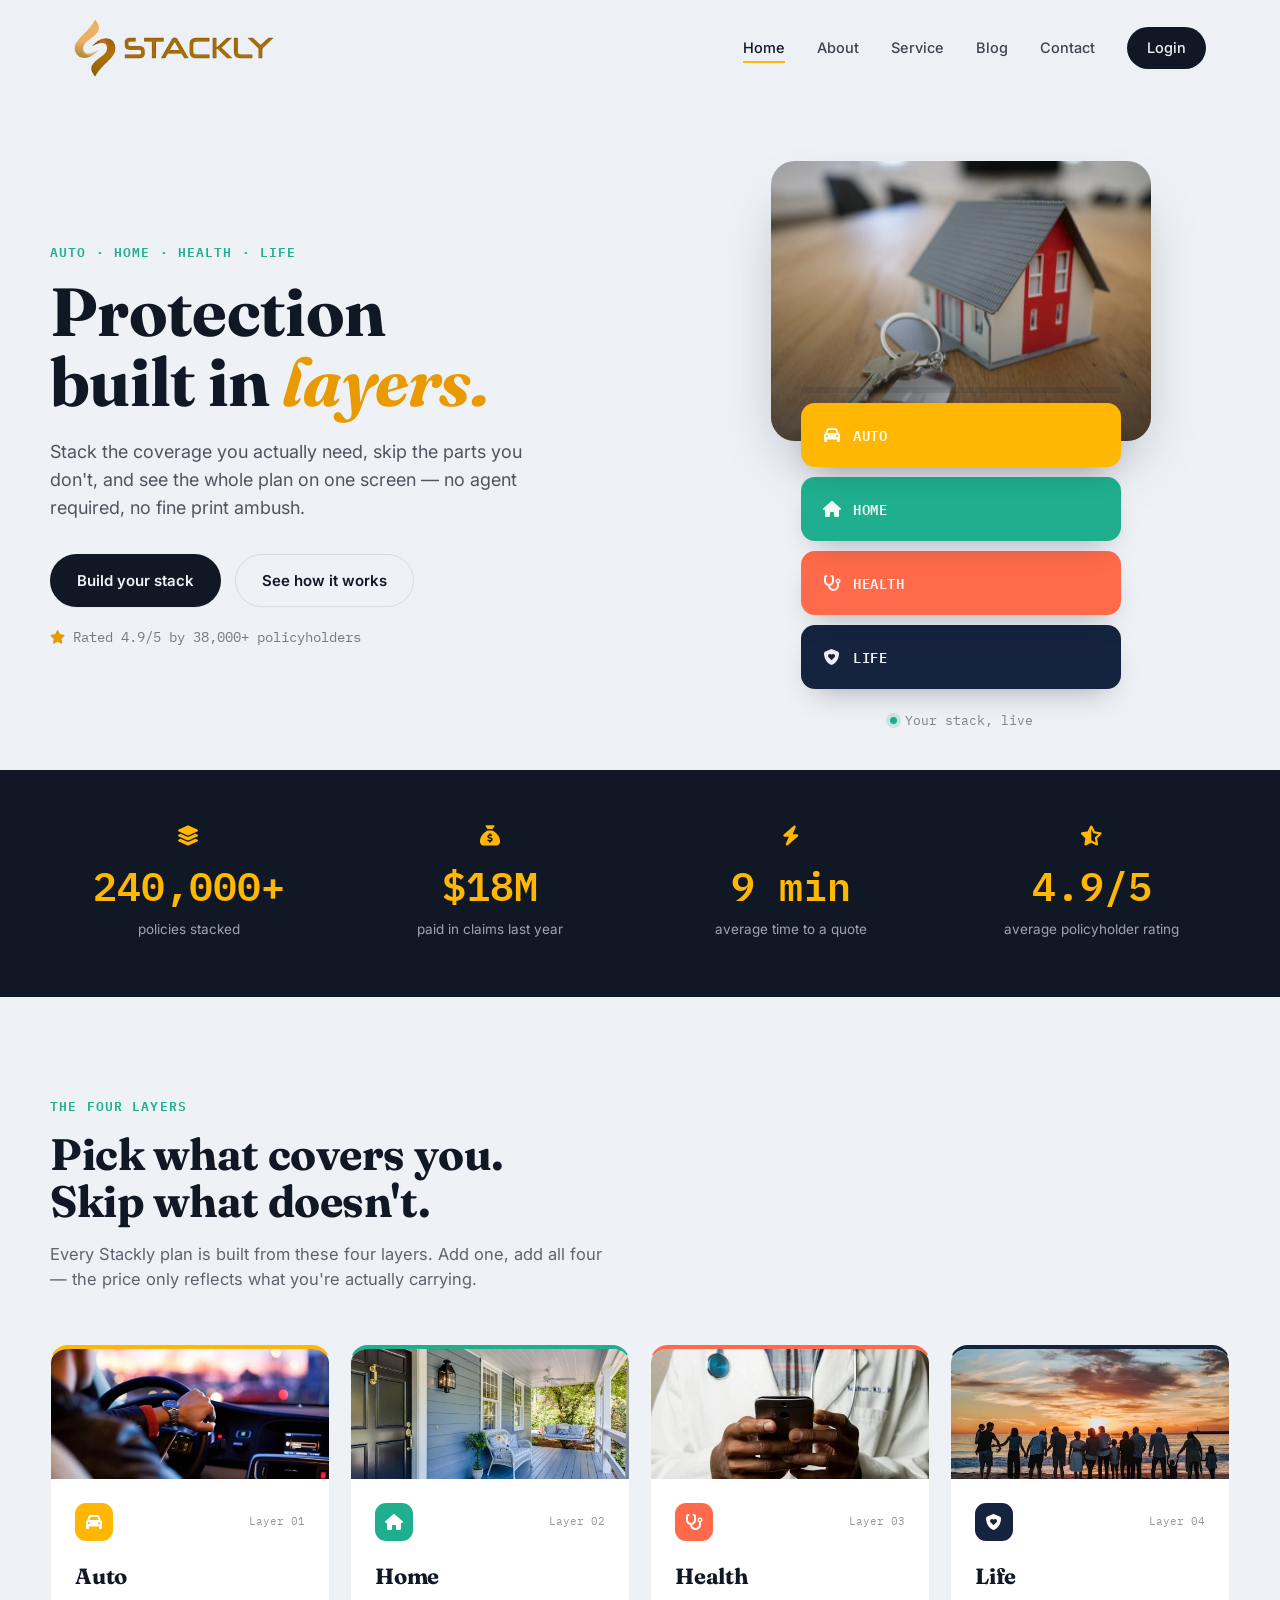
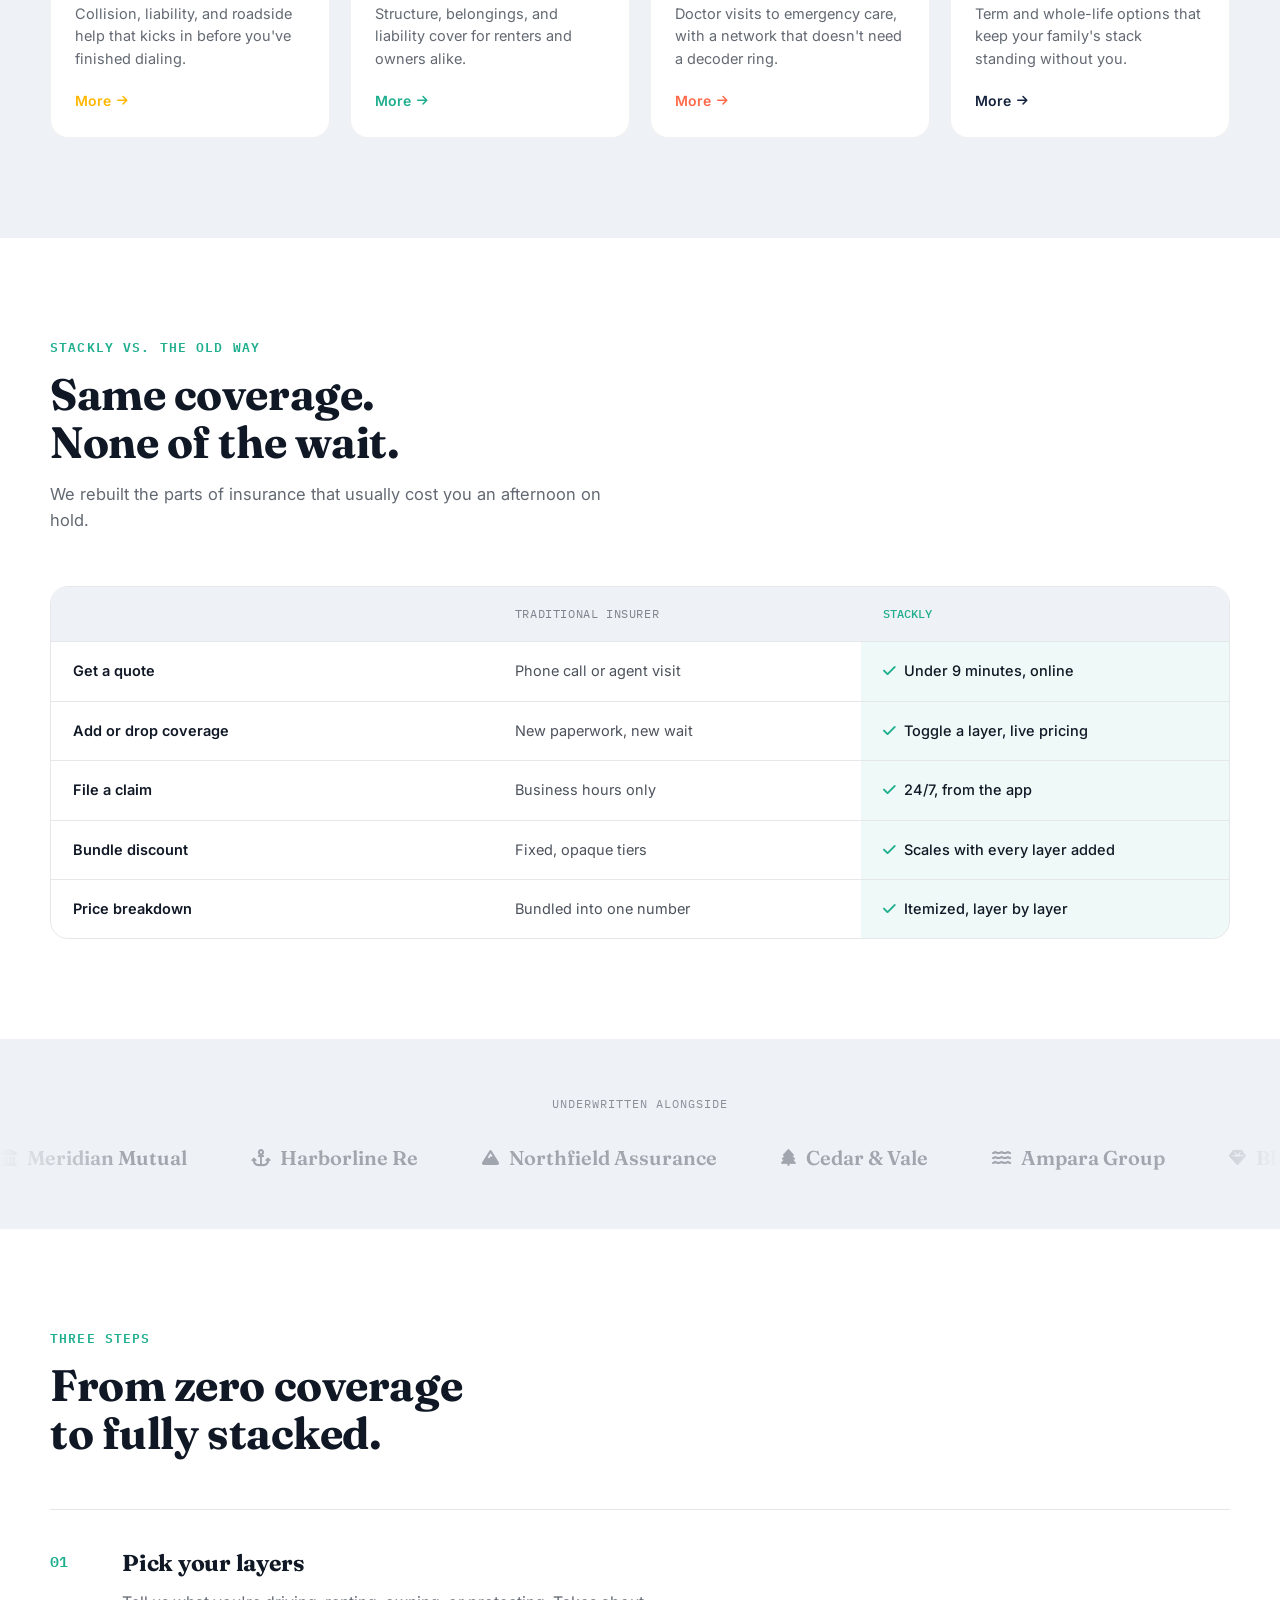
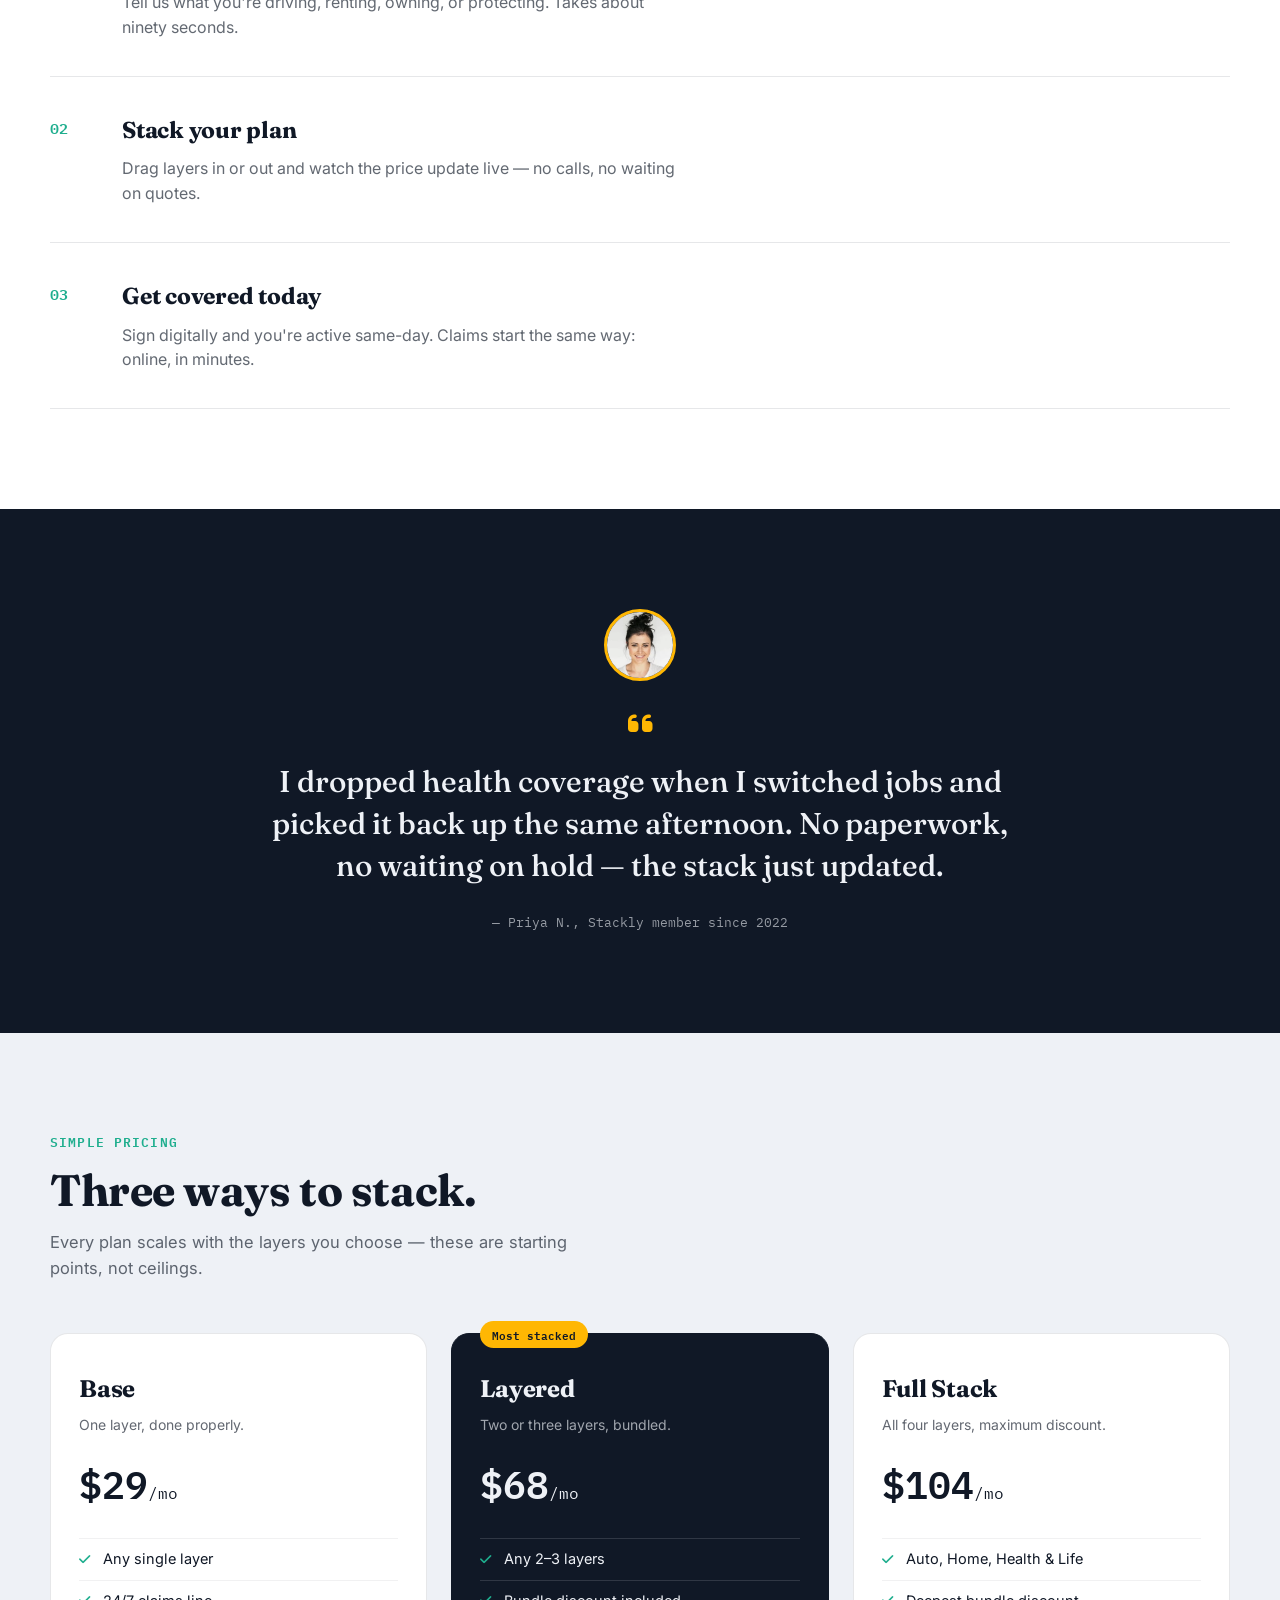
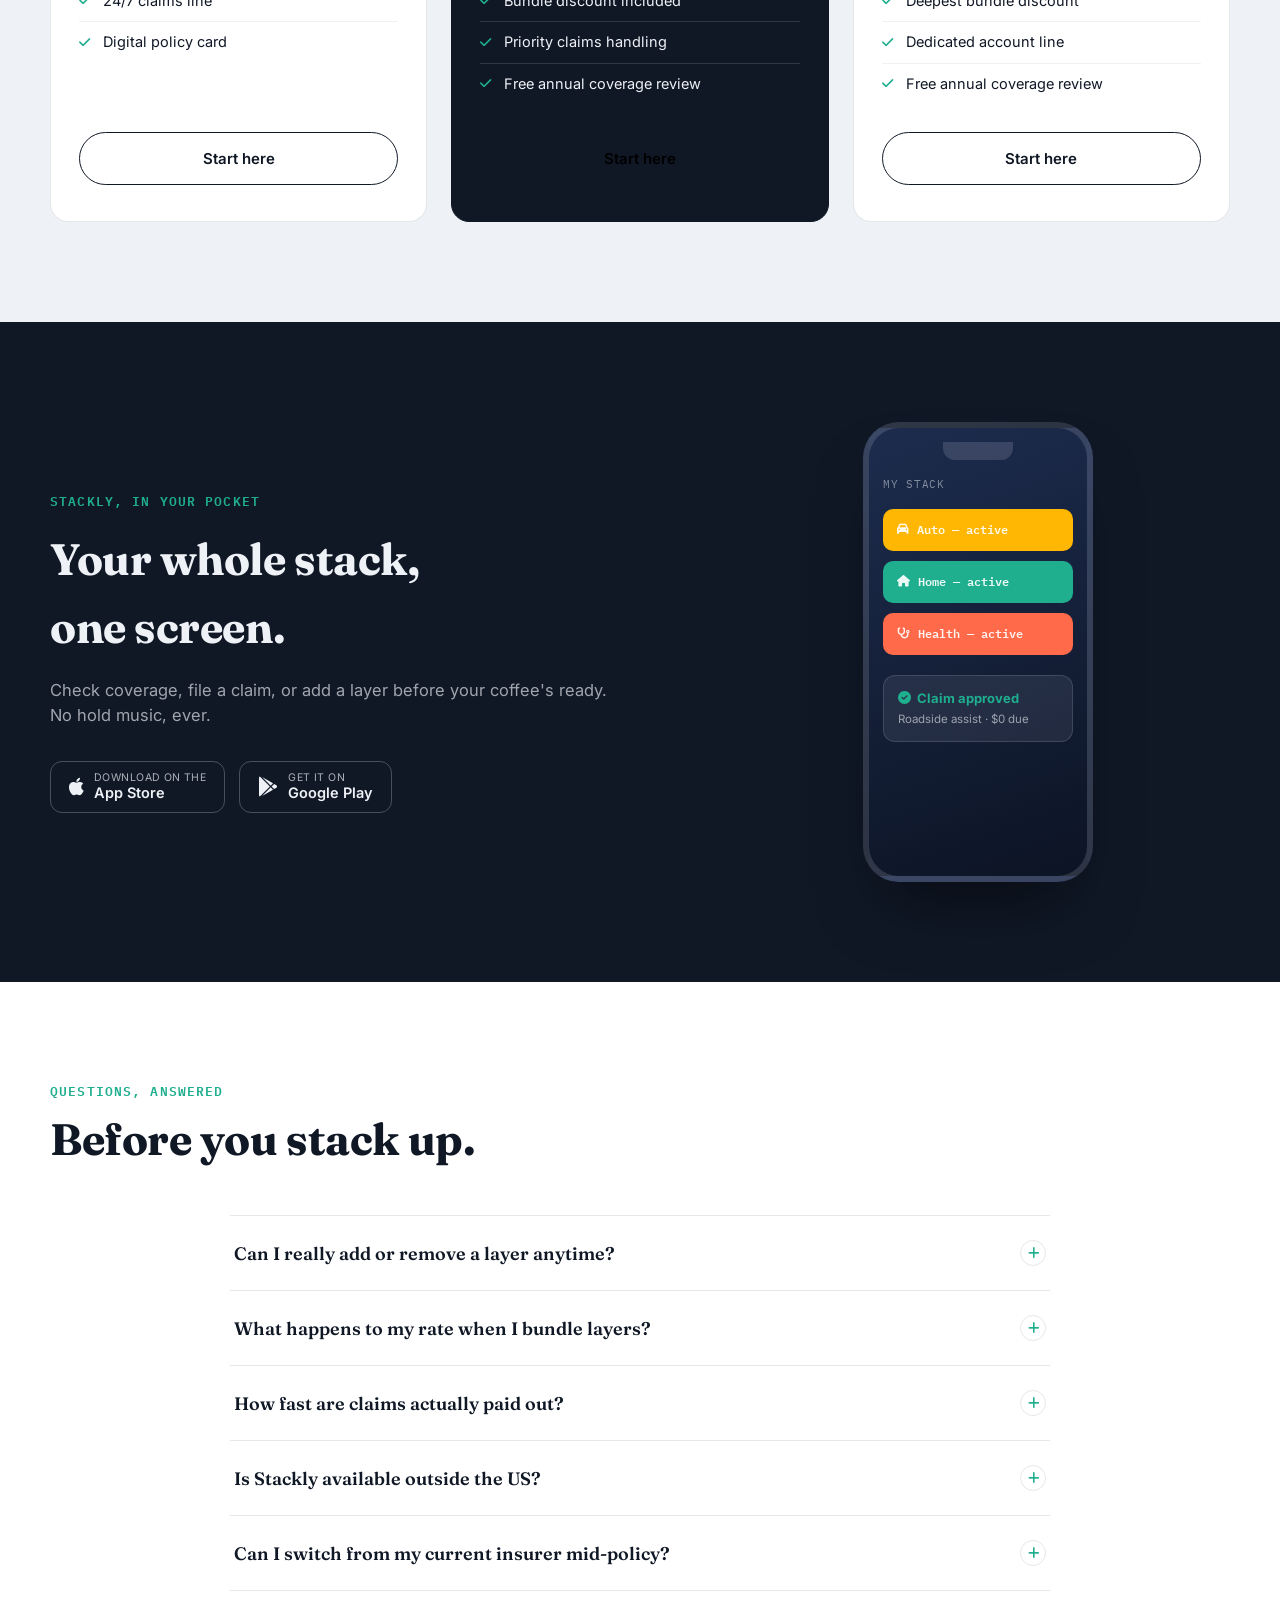
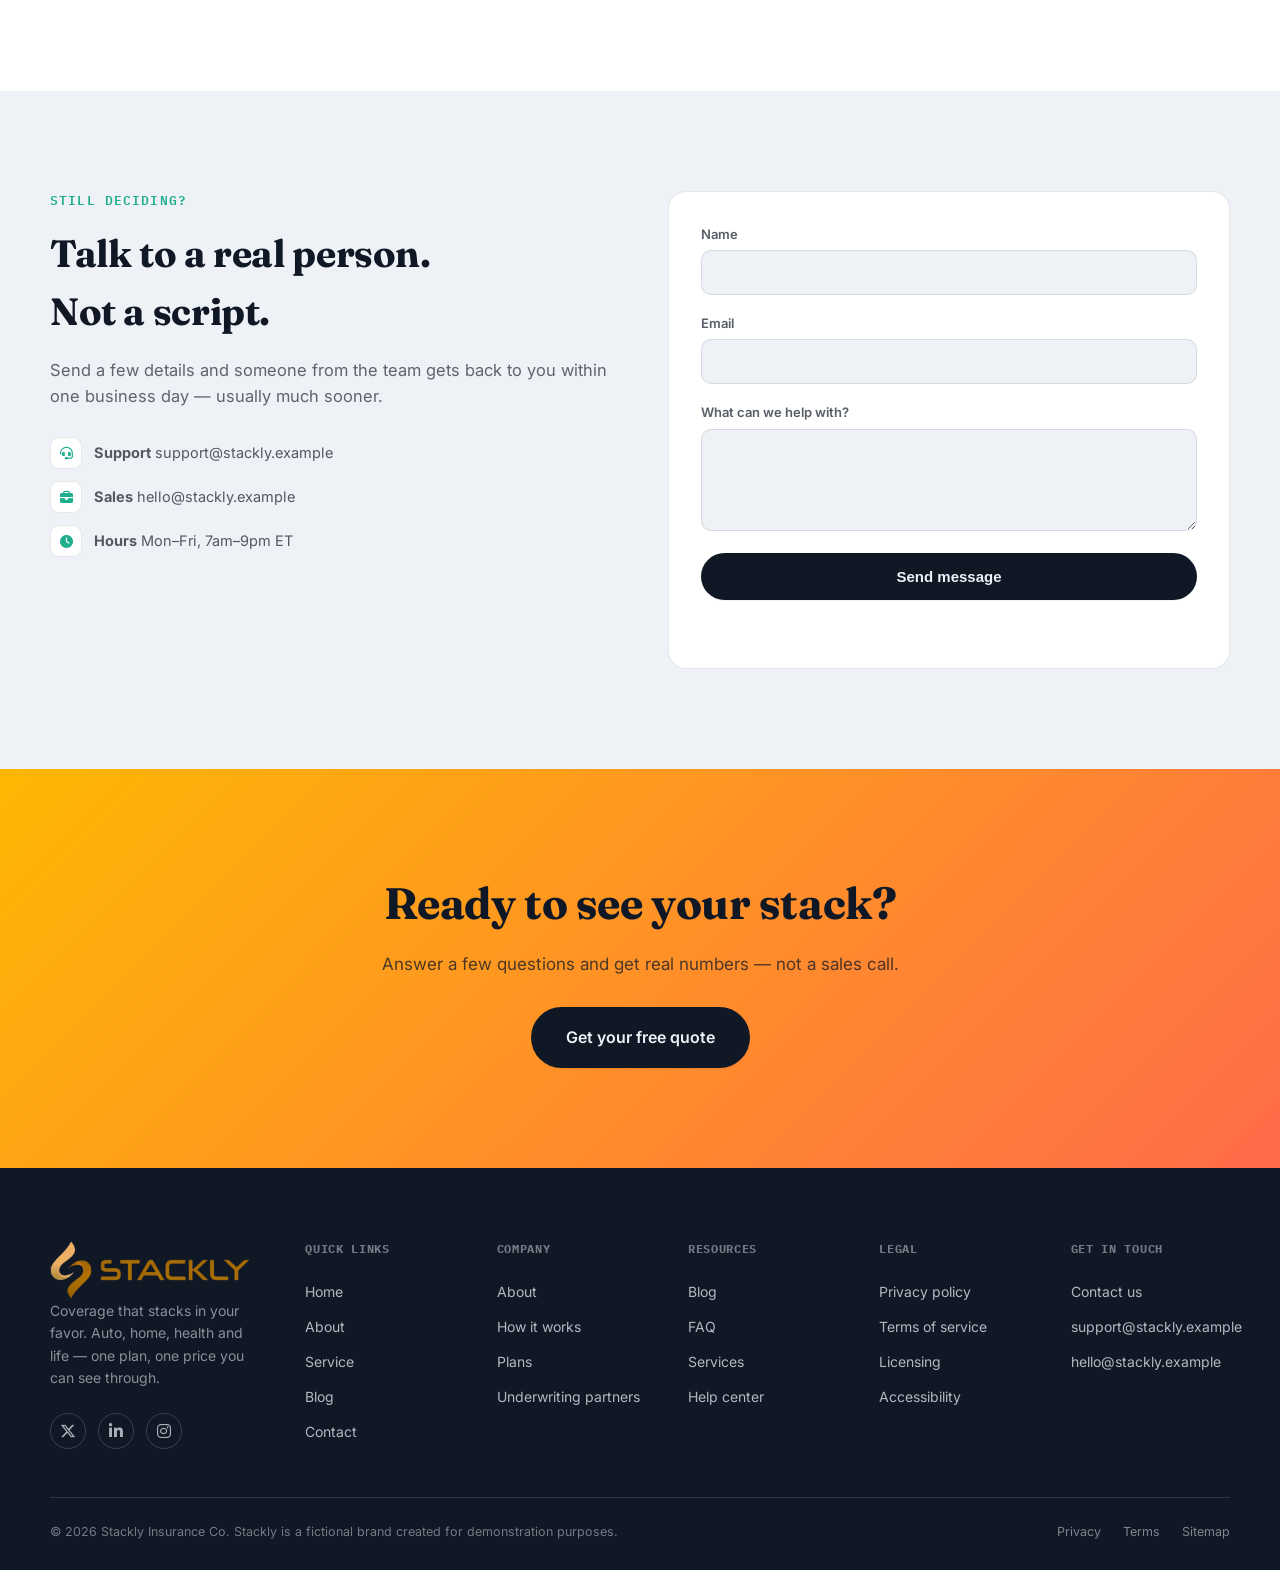
==== index.html @ 0ccf3128 "Modify button style in index.html Updated button styles for better visibility." ====
<!DOCTYPE html>
<html lang="en">
<head>
<meta charset="UTF-8">
<meta name="viewport" content="width=device-width, initial-scale=1.0">
<title>Stackly — Insurance, layered right</title>
<link rel="preconnect" href="https://fonts.googleapis.com">
<link rel="preconnect" href="https://fonts.gstatic.com" crossorigin>
<link href="https://fonts.googleapis.com/css2?family=Fraunces:ital,opsz,wght@0,9..144,500;0,9..144,600;0,9..144,700;0,9..144,900;1,9..144,500&family=Inter:wght@400;500;600;700&family=IBM+Plex+Mono:wght@500;600&display=swap" rel="stylesheet">
<link rel="stylesheet" href="https://cdnjs.cloudflare.com/ajax/libs/font-awesome/6.5.2/css/all.min.css">
<link rel="stylesheet" href="style.css">
</head>
<body>

<!-- ============ NAV ============ -->
<header class="nav" id="nav">
  <div class="nav__inner">
    <a href="./index.html" class="nav__logo" style="color: #E89A00;">
    
      <img src="./src/logo/Untitled design.webp" alt="">
    </a>

    <nav class="nav__links" id="navLinks">
      <a href="./index.html" class="is-active">Home</a>
      <a href="./about.html">About</a>
      <a href="./service.html">Service</a>
      <a href="./blog.html">Blog</a>
      <a href="./contact.html">Contact</a>
      <a href="./login.html" class="nav__cta">Login</a>
    </nav>

    <button class="nav__burger" id="burger" aria-label="Open menu" aria-expanded="false">
      <span></span><span></span><span></span>
    </button>
  </div>
</header>

<!-- Mobile menu overlay -->
<div class="mobile-menu" id="mobileMenu">
  <nav>
    <a href="./index.html">Home</a>
      <a href="./about.html">About</a>
      <a href="./service.html">Service</a>
      <a href="./blog.html">Blog</a>
      <a href="./contact.html">Contact</a>
    <a href="./login.html" class="mobile-menu__cta">Login</a>
  </nav>
</div>

<main id="top">

  <!-- ============ HERO ============ -->
  <section class="hero">
    <div class="hero__inner">
      <div class="hero__copy">
        <p class="eyebrow">Auto · Home · Health · Life</p>
        <h1>
          Protection<br>
          built in <em>layers.</em>
        </h1>
        <p class="hero__sub">
          Stack the coverage you actually need, skip the parts you don't, and see the whole plan on one screen — no agent required, no fine print ambush.
        </p>
        <div class="hero__actions">
          <a href="./404.html" class="btn btn--primary">Build your stack</a>
          <a href="./404.html" class="btn btn--ghost">See how it works</a>
        </div>
        <p class="hero__trust"><i class="fa-solid fa-star"></i> Rated 4.9/5 by 38,000+ policyholders</p>
      </div>

      <div class="hero__visual" aria-hidden="true">
        <div class="hero__photo">
          <img src="./src/home/image-2-compressed.webp" alt="">
        </div>
        <div class="stack" id="stack">
          <div class="stack__block" data-layer="life" style="--c:var(--ink-2)">
            <i class="fa-solid fa-shield-heart"></i><span>Life</span>
          </div>
          <div class="stack__block" data-layer="health" style="--c:var(--coral)">
            <i class="fa-solid fa-stethoscope"></i><span>Health</span>
          </div>
          <div class="stack__block" data-layer="home" style="--c:var(--teal)">
            <i class="fa-solid fa-house"></i><span>Home</span>
          </div>
          <div class="stack__block" data-layer="auto" style="--c:var(--amber)">
            <i class="fa-solid fa-car"></i><span>Auto</span>
          </div>
          <div class="stack__ground"></div>
        </div>
        <p class="stack__caption">Your stack, live</p>
      </div>
    </div>
  </section>

  <!-- ============ TRUST STATS ============ -->
  <section class="stats" id="stats">
    <div class="stats__inner">
      <div class="stat">
        <i class="fa-solid fa-layer-group"></i>
        <span class="stat__num" data-count="240000" data-suffix="+">0</span>
        <span class="stat__label">policies stacked</span>
      </div>
      <div class="stat">
        <i class="fa-solid fa-sack-dollar"></i>
        <span class="stat__num" data-count="18" data-prefix="$" data-suffix="M">0</span>
        <span class="stat__label">paid in claims last year</span>
      </div>
      <div class="stat">
        <i class="fa-solid fa-bolt"></i>
        <span class="stat__num" data-count="9" data-suffix=" min">0</span>
        <span class="stat__label">average time to a quote</span>
      </div>
      <div class="stat">
        <i class="fa-solid fa-star-half-stroke"></i>
        <span class="stat__num" data-count="49" data-decimal="true" data-suffix="/5">0</span>
        <span class="stat__label">average policyholder rating</span>
      </div>
    </div>
  </section>

  <!-- ============ LAYERS / COVERAGE ============ -->
  <section class="layers" id="layers">
    <div class="section__head reveal">
      <p class="eyebrow">The four layers</p>
      <h2>Pick what covers you.<br>Skip what doesn't.</h2>
      <p class="section__sub">Every Stackly plan is built from these four layers. Add one, add all four — the price only reflects what you're actually carrying.</p>
    </div>

    <div class="layer-grid">
      <article class="layer-card reveal" style="--lc:var(--amber)">
        <div class="layer-card__photo">
          <img src="./src/home/image-3-compressed.webp" alt="Car on a road, representing auto coverage">
        </div>
        <div class="layer-card__body">
          <div class="layer-card__top">
            <span class="layer-card__icon"><i class="fa-solid fa-car"></i></span>
            <span class="layer-card__tag">Layer 01</span>
          </div>
          <h3>Auto</h3>
          <p>Collision, liability, and roadside help that kicks in before you've finished dialing.</p>
          <a href="./404.html" class="layer-card__link">More<i class="fa-solid fa-arrow-right"></i></a>
        </div>
      </article>

      <article class="layer-card reveal" style="--lc:var(--teal)">
        <div class="layer-card__photo">
          <img src="./src/home/image-4-compressed.webp" alt="Home exterior, representing home coverage">
        </div>
        <div class="layer-card__body">
          <div class="layer-card__top">
            <span class="layer-card__icon"><i class="fa-solid fa-house"></i></span>
            <span class="layer-card__tag">Layer 02</span>
          </div>
          <h3>Home</h3>
          <p>Structure, belongings, and liability cover for renters and owners alike.</p>
          <a href="./404.html" class="layer-card__link">More<i class="fa-solid fa-arrow-right"></i></a>
        </div>
      </article>

      <article class="layer-card reveal" style="--lc:var(--coral)">
        <div class="layer-card__photo">
          <img src="./src/home/image-5-compressed.webp" alt="Doctor with patient, representing health coverage">
        </div>
        <div class="layer-card__body">
          <div class="layer-card__top">
            <span class="layer-card__icon"><i class="fa-solid fa-stethoscope"></i></span>
            <span class="layer-card__tag">Layer 03</span>
          </div>
          <h3>Health</h3>
          <p>Doctor visits to emergency care, with a network that doesn't need a decoder ring.</p>
          <a href="./404.html" class="layer-card__link">More<i class="fa-solid fa-arrow-right"></i></a>
        </div>
      </article>

      <article class="layer-card reveal" style="--lc:var(--ink-2)">
        <div class="layer-card__photo">
          <img src="./src/home/image-6-compressed.webp" alt="Family together, representing life coverage">
        </div>
        <div class="layer-card__body">
          <div class="layer-card__top">
            <span class="layer-card__icon"><i class="fa-solid fa-shield-heart"></i></span>
            <span class="layer-card__tag">Layer 04</span>
          </div>
          <h3>Life</h3>
          <p>Term and whole-life options that keep your family's stack standing without you.</p>
          <a href="./404.html" class="layer-card__link">More<i class="fa-solid fa-arrow-right"></i></a>
        </div>
      </article>
    </div>
  </section>

  <!-- ============ COMPARISON ============ -->
  <section class="compare" id="compare">
    <div class="section__head reveal">
      <p class="eyebrow">Stackly vs. the old way</p>
      <h2>Same coverage.<br>None of the wait.</h2>
      <p class="section__sub">We rebuilt the parts of insurance that usually cost you an afternoon on hold.</p>
    </div>

    <div class="compare__table reveal">
      <div class="compare__row compare__row--head">
        <div class="compare__cell compare__cell--label"></div>
        <div class="compare__cell compare__cell--col">Traditional insurer</div>
        <div class="compare__cell compare__cell--col compare__cell--stackly">Stackly</div>
      </div>

      <div class="compare__row">
        <div class="compare__cell compare__cell--label">Get a quote</div>
        <div class="compare__cell">Phone call or agent visit</div>
        <div class="compare__cell compare__cell--stackly"><span class="check"><i class="fa-solid fa-check"></i></span> Under 9 minutes, online</div>
      </div>
      <div class="compare__row">
        <div class="compare__cell compare__cell--label">Add or drop coverage</div>
        <div class="compare__cell">New paperwork, new wait</div>
        <div class="compare__cell compare__cell--stackly"><span class="check"><i class="fa-solid fa-check"></i></span> Toggle a layer, live pricing</div>
      </div>
      <div class="compare__row">
        <div class="compare__cell compare__cell--label">File a claim</div>
        <div class="compare__cell">Business hours only</div>
        <div class="compare__cell compare__cell--stackly"><span class="check"><i class="fa-solid fa-check"></i></span> 24/7, from the app</div>
      </div>
      <div class="compare__row">
        <div class="compare__cell compare__cell--label">Bundle discount</div>
        <div class="compare__cell">Fixed, opaque tiers</div>
        <div class="compare__cell compare__cell--stackly"><span class="check"><i class="fa-solid fa-check"></i></span> Scales with every layer added</div>
      </div>
      <div class="compare__row">
        <div class="compare__cell compare__cell--label">Price breakdown</div>
        <div class="compare__cell">Bundled into one number</div>
        <div class="compare__cell compare__cell--stackly"><span class="check"><i class="fa-solid fa-check"></i></span> Itemized, layer by layer</div>
      </div>
    </div>
  </section>

  <!-- ============ PARTNERS STRIP ============ -->
  <section class="partners" id="partners">
    <p class="partners__label reveal">Underwritten alongside</p>
    <div class="partners__marquee">
      <div class="partners__track">
        <span><i class="fa-solid fa-building-columns"></i>Meridian Mutual</span>
        <span><i class="fa-solid fa-anchor"></i>Harborline Re</span>
        <span><i class="fa-solid fa-mountain"></i>Northfield Assurance</span>
        <span><i class="fa-solid fa-tree"></i>Cedar &amp; Vale</span>
        <span><i class="fa-solid fa-water"></i>Ampara Group</span>
        <span><i class="fa-solid fa-gem"></i>Bluecrest Underwriters</span>
        <!-- duplicated for seamless loop -->
        <span aria-hidden="true"><i class="fa-solid fa-building-columns"></i>Meridian Mutual</span>
        <span aria-hidden="true"><i class="fa-solid fa-anchor"></i>Harborline Re</span>
        <span aria-hidden="true"><i class="fa-solid fa-mountain"></i>Northfield Assurance</span>
        <span aria-hidden="true"><i class="fa-solid fa-tree"></i>Cedar &amp; Vale</span>
        <span aria-hidden="true"><i class="fa-solid fa-water"></i>Ampara Group</span>
        <span aria-hidden="true"><i class="fa-solid fa-gem"></i>Bluecrest Underwriters</span>
      </div>
    </div>
  </section>

  <!-- ============ HOW IT WORKS ============ -->
  <section class="how" id="how">
    <div class="section__head reveal">
      <p class="eyebrow">Three steps</p>
      <h2>From zero coverage<br>to fully stacked.</h2>
    </div>

    <div class="how__list">
      <div class="how__step reveal">
        <span class="how__num">01</span>
        <div>
          <h3>Pick your layers</h3>
          <p>Tell us what you're driving, renting, owning, or protecting. Takes about ninety seconds.</p>
        </div>
      </div>
      <div class="how__step reveal">
        <span class="how__num">02</span>
        <div>
          <h3>Stack your plan</h3>
          <p>Drag layers in or out and watch the price update live — no calls, no waiting on quotes.</p>
        </div>
      </div>
      <div class="how__step reveal">
        <span class="how__num">03</span>
        <div>
          <h3>Get covered today</h3>
          <p>Sign digitally and you're active same-day. Claims start the same way: online, in minutes.</p>
        </div>
      </div>
    </div>
  </section>

  <!-- ============ TESTIMONIAL ============ -->
  <section class="quote-block">
    <div class="quote-block__inner reveal">
      <div class="quote-block__avatar">
        <img src="./src/home/image-7-compressed.webp" alt="Priya N.">
      </div>
      <p class="quote-block__mark" aria-hidden="true"><i class="fa-solid fa-quote-left"></i></p>
      <blockquote>
        I dropped health coverage when I switched jobs and picked it back up the same afternoon. No paperwork, no waiting on hold — the stack just updated.
      </blockquote>
      <cite>— Priya N., Stackly member since 2022</cite>
    </div>
  </section>

  <!-- ============ PLANS ============ -->
  <section class="plans" id="plans">
    <div class="section__head reveal">
      <p class="eyebrow">Simple pricing</p>
      <h2>Three ways to stack.</h2>
      <p class="section__sub">Every plan scales with the layers you choose — these are starting points, not ceilings.</p>
    </div>

    <div class="plan-grid">
      <div class="plan-card reveal">
        <h3>Base</h3>
        <p class="plan-card__desc">One layer, done properly.</p>
        <p class="plan-card__price"><span>$29</span>/mo</p>
        <ul>
          <li><i class="fa-solid fa-check"></i>Any single layer</li>
          <li><i class="fa-solid fa-check"></i>24/7 claims line</li>
          <li><i class="fa-solid fa-check"></i>Digital policy card</li>
        </ul>
        <a href="./404.html" class="btn btn--outline">Start here</a>
      </div>

      <div class="plan-card plan-card--featured reveal">
        <span class="plan-card__badge">Most stacked</span>
        <h3>Layered</h3>
        <p class="plan-card__desc">Two or three layers, bundled.</p>
        <p class="plan-card__price"><span>$68</span>/mo</p>
        <ul>
          <li><i class="fa-solid fa-check"></i>Any 2–3 layers</li>
          <li><i class="fa-solid fa-check"></i>Bundle discount included</li>
          <li><i class="fa-solid fa-check"></i>Priority claims handling</li>
          <li><i class="fa-solid fa-check"></i>Free annual coverage review</li>
        </ul>
        <a href="./404.html" class="btn btn--primary" style=" backgroundcolor:white; color:black ;">Start here</a>
      </div>

      <div class="plan-card reveal">
        <h3>Full Stack</h3>
        <p class="plan-card__desc">All four layers, maximum discount.</p>
        <p class="plan-card__price"><span>$104</span>/mo</p>
        <ul>
          <li><i class="fa-solid fa-check"></i>Auto, Home, Health &amp; Life</li>
          <li><i class="fa-solid fa-check"></i>Deepest bundle discount</li>
          <li><i class="fa-solid fa-check"></i>Dedicated account line</li>
          <li><i class="fa-solid fa-check"></i>Free annual coverage review</li>
        </ul>
        <a href="./404.html" class="btn btn--outline">Start here</a>
      </div>
    </div>
  </section>

  <!-- ============ GET THE APP ============ -->
  <section class="app-promo" id="app">
    <div class="app-promo__inner">
      <div class="app-promo__copy reveal">
        <p class="eyebrow">Stackly, in your pocket</p>
        <h2>Your whole stack,<br>one screen.</h2>
        <p class="section__sub">Check coverage, file a claim, or add a layer before your coffee's ready. No hold music, ever.</p>
        <div class="app-promo__badges">
          <a href="./404.html" class="store-badge">
            <i class="fa-brands fa-apple"></i>
            <span class="store-badge__text"><small>Download on the</small>App Store</span>
          </a>
          <a href="./404.html" class="store-badge">
            <i class="fa-brands fa-google-play"></i>
            <span class="store-badge__text"><small>Get it on</small>Google Play</span>
          </a>
        </div>
      </div>

      <div class="app-promo__visual reveal" aria-hidden="true">
        <div class="phone">
          <div class="phone__notch"></div>
          <div class="phone__screen">
            <div class="phone__bar">
              <span></span>
              <span class="phone__bar-title">My stack</span>
            </div>
            <div class="phone__mini-block" style="--c:var(--amber)"><i class="fa-solid fa-car"></i>Auto — active</div>
            <div class="phone__mini-block" style="--c:var(--teal)"><i class="fa-solid fa-house"></i>Home — active</div>
            <div class="phone__mini-block" style="--c:var(--coral)"><i class="fa-solid fa-stethoscope"></i>Health — active</div>
            <div class="phone__notif">
              <strong><i class="fa-solid fa-circle-check"></i>Claim approved</strong>
              <span>Roadside assist · $0 due</span>
            </div>
          </div>
        </div>
      </div>
    </div>
  </section>

  <!-- ============ FAQ ============ -->
  <section class="faq" id="faq">
    <div class="section__head reveal">
      <p class="eyebrow">Questions, answered</p>
      <h2>Before you stack up.</h2>
    </div>

    <div class="faq__list reveal">
      <div class="faq__item">
        <button class="faq__question" aria-expanded="false">
          <span>Can I really add or remove a layer anytime?</span>
          <span class="faq__icon"><i class="fa-solid fa-plus"></i></span>
        </button>
        <div class="faq__answer">
          <p>Yes. Toggle any layer from the app or site and the change applies at your next billing cycle — no forms, no waiting on approval.</p>
        </div>
      </div>

      <div class="faq__item">
        <button class="faq__question" aria-expanded="false">
          <span>What happens to my rate when I bundle layers?</span>
          <span class="faq__icon"><i class="fa-solid fa-plus"></i></span>
        </button>
        <div class="faq__answer">
          <p>Every additional layer increases your bundle discount. Two layers save you roughly 10%, three save 18%, and all four save 27% versus buying each separately.</p>
        </div>
      </div>

      <div class="faq__item">
        <button class="faq__question" aria-expanded="false">
          <span>How fast are claims actually paid out?</span>
          <span class="faq__icon"><i class="fa-solid fa-plus"></i></span>
        </button>
        <div class="faq__answer">
          <p>Straightforward claims — roadside, minor property, urgent care — are typically approved within 48 hours. Complex claims get a dedicated adjuster and a clear timeline upfront.</p>
        </div>
      </div>

      <div class="faq__item">
        <button class="faq__question" aria-expanded="false">
          <span>Is Stackly available outside the US?</span>
          <span class="faq__icon"><i class="fa-solid fa-plus"></i></span>
        </button>
        <div class="faq__answer">
          <p>Not yet — we currently underwrite in the continental US. Coverage in additional regions is planned as our carrier partnerships expand.</p>
        </div>
      </div>

      <div class="faq__item">
        <button class="faq__question" aria-expanded="false">
          <span>Can I switch from my current insurer mid-policy?</span>
          <span class="faq__icon"><i class="fa-solid fa-plus"></i></span>
        </button>
        <div class="faq__answer">
          <p>Usually, yes. We'll check your current policy's cancellation terms during signup and time your Stackly coverage to start the moment the old one ends, so there's no gap.</p>
        </div>
      </div>
    </div>
  </section>

  <!-- ============ CONTACT ============ -->
  <section class="contact" id="contact">
    <div class="contact__inner">
      <div class="contact__copy reveal">
        <p class="eyebrow">Still deciding?</p>
        <h2>Talk to a real person.<br>Not a script.</h2>
        <p class="section__sub">Send a few details and someone from the team gets back to you within one business day — usually much sooner.</p>
        <ul class="contact__details">
          <li><i class="fa-solid fa-headset"></i><span><strong>Support</strong> support@stackly.example</span></li>
          <li><i class="fa-solid fa-briefcase"></i><span><strong>Sales</strong> hello@stackly.example</span></li>
          <li><i class="fa-solid fa-clock"></i><span><strong>Hours</strong> Mon–Fri, 7am–9pm ET</span></li>
        </ul>
      </div>

      <form class="contact__form reveal" id="contactForm" novalidate>
        <div class="field">
          <label for="name">Name</label>
          <input type="text" id="name" name="name" required autocomplete="name">
        </div>
        <div class="field">
          <label for="email">Email</label>
          <input type="email" id="email" name="email" required autocomplete="email">
        </div>
        <div class="field">
          <label for="message">What can we help with?</label>
          <textarea id="message" name="message" rows="4" required></textarea>
        </div>
        <button type="submit" class="btn btn--primary">Send message</button>
        <p class="contact__status" id="contactStatus" role="status" aria-live="polite"></p>
      </form>
    </div>
  </section>

  <!-- ============ FINAL CTA ============ -->
  <section class="cta" id="quote">
    <div class="cta__inner reveal">
      <h2>Ready to see your stack?</h2>
      <p>Answer a few questions and get real numbers — not a sales call.</p>
      <a href="./contact.html" class="btn btn--primary btn--lg">Get your free quote</a>
    </div>
  </section>

</main>

<!-- ============ FOOTER ============ -->
<footer class="footer">
  <div class="footer__inner">
    <div class="footer__brand-col">
       <a href="./index.html" class="nav__logo" style="color: #E89A00;">
    
      <img src="./src/logo/Untitled design.webp" alt="">
    </a>
      <p class="footer__tagline">Coverage that stacks in your favor. Auto, home, health and life — one plan, one price you can see through.</p>
      <div class="footer__social">
        <a href="./404.html" aria-label="Stackly on X"><i class="fa-brands fa-x-twitter"></i></a>
        <a href="./404.html" aria-label="Stackly on LinkedIn"><i class="fa-brands fa-linkedin-in"></i></a>
        <a href="./404.html" aria-label="Stackly on Instagram"><i class="fa-brands fa-instagram"></i></a>
      </div>
    </div>

    <div class="footer__cols">
      <div class="footer__col">
        <h4>Quick links</h4>
        <a href="./index.html">Home</a>
        <a href="./about.html">About</a>
        <a href="./service.html">Service</a>
        <a href="./blog.html">Blog</a>
        <a href="./contact.html">Contact</a>
      </div>
      <div class="footer__col">
        <h4>Company</h4>
        <a href="./about.html">About</a>
        <a href="./404.html">How it works</a>
        <a href="./404.html">Plans</a>
        <a href="./404.html">Underwriting partners</a>
      </div>
      <div class="footer__col">
        <h4>Resources</h4>
        <a href="./blog.html">Blog</a>
        <a href="./404.html">FAQ</a>
        <a href="./service.html">Services</a>
        <a href="./contact.html">Help center</a>
      </div>
      <div class="footer__col">
        <h4>Legal</h4>
        <a href="./404.html">Privacy policy</a>
        <a href="./404.html">Terms of service</a>
        <a href="./404.html">Licensing</a>
        <a href="./404.html">Accessibility</a>
      </div>
      <div class="footer__col">
        <h4>Get in touch</h4>
        <a href="./contact.html">Contact us</a>
        <a href="./404.html">support@stackly.example</a>
        <a href="./404.html">hello@stackly.example</a>
      </div>
    </div>
  </div>

  <div class="footer__bottom">
    <p>© 2026 Stackly Insurance Co. Stackly is a fictional brand created for demonstration purposes.</p>
    <div class="footer__bottom-links">
      <a href="./404.html">Privacy</a>
      <a href="./404.html">Terms</a>
      <a href="./404.html">Sitemap</a>
    </div>
  </div>
</footer>

<script src="script.js"></script>
</body>
</html>
---- style.css ----
/* ===========================================================
   STACKLY — design tokens
   =========================================================== */
:root{
  --ink:        #101826;
  --ink-2:      #16233E;
  --paper:      #EEF1F6;
  --paper-2:    #FFFFFF;
  --amber:      #FFB703;
  --amber-dark: #E89A00;
  --teal:       #1FAE8E;
  --coral:      #FF6B4A;
  --line:       rgba(16,24,38,0.10);
  --line-soft:  rgba(16,24,38,0.06);

  --font-display: "Fraunces", serif;
  --font-body:    "Inter", sans-serif;
  --font-mono:    "IBM Plex Mono", monospace;

  --container: 1180px;
  --radius: 18px;
  --ease: cubic-bezier(.22,1,.36,1);
}

*,*::before,*::after{ box-sizing:border-box; }
html{ scroll-behavior:smooth; overflow-x:hidden; }
body{
  margin:0;
  overflow-x:hidden;
  background:var(--paper);
  color:var(--ink);
  font-family:var(--font-body);
  font-size:16px;
  line-height:1.55;
  -webkit-font-smoothing:antialiased;
}
img{ max-width:100%; display:block; }
a{ color:inherit; text-decoration:none; }
ul{ margin:0; padding:0; list-style:none; }
h1,h2,h3{ font-family:var(--font-display); font-weight:700; margin:0; letter-spacing:-0.01em; }
em{ font-style:italic; color:var(--amber-dark); }
p{ margin:0; }

.eyebrow{
  font-family:var(--font-mono);
  font-size:12.5px;
  font-weight:600;
  letter-spacing:.09em;
  text-transform:uppercase;
  color:var(--teal);
  margin:0 0 14px;
}

/* ===========================================================
   Buttons
   =========================================================== */
.btn{
  display:inline-flex;
  align-items:center;
  justify-content:center;
  gap:8px;
  padding:14px 26px;
  border-radius:999px;
  font-weight:600;
  font-size:15px;
  border:1.5px solid transparent;
  cursor:pointer;
  transition:transform .25s var(--ease), box-shadow .25s var(--ease), background .25s var(--ease), color .25s var(--ease);
  white-space:nowrap;
}
.btn--primary{
  background:var(--ink);
  color:var(--paper);
  box-shadow:0 1px 0 rgba(0,0,0,.05);
}
.btn--primary:hover{ transform:translateY(-2px); box-shadow:0 10px 24px -8px rgba(16,24,38,.45); }
.btn--ghost{ background:transparent; color:var(--ink); border-color:var(--line); }
.btn--ghost:hover{ background:var(--paper-2); transform:translateY(-2px); }
.btn--outline{ background:transparent; color:var(--ink); border-color:var(--ink); width:100%; }
.btn--outline:hover{ background:var(--ink); color:var(--paper); }
.btn--lg{ padding:17px 34px; font-size:16px; }

/* ===========================================================
   Nav
   =========================================================== */
.nav{
  position:sticky; top:0; z-index:100;
  background:rgba(238,241,246,.78);
  backdrop-filter:blur(14px);
  -webkit-backdrop-filter:blur(14px);
  border-bottom:1px solid transparent;
  transition:border-color .3s var(--ease), padding .3s var(--ease);
}
.nav.is-scrolled{ border-bottom-color:var(--line); }
.nav__inner{
  max-width:var(--container);
  margin:0 auto;
  padding:18px 24px;
  display:flex; align-items:center; justify-content:space-between;
  transition:padding .3s var(--ease);
}
.nav.is-scrolled .nav__inner{ padding:12px 24px; }

.nav__logo{
  display:flex; align-items:center; gap:10px;
  font-family:var(--font-display); font-weight:700; font-size:20px;
  width: 200px;height: 60px;
}
.nav__logo img{
  width: 100%;
  height: 60px;
  object-fit: cover;
}
.nav__mark{ display:flex; flex-direction:column; gap:3px; width:16px; }
.nav__mark span{ height:4px; border-radius:2px; background:var(--ink); }
.nav__mark span:nth-child(1){ background:var(--amber); width:100%; }
.nav__mark span:nth-child(2){ background:var(--teal); width:75%; }
.nav__mark span:nth-child(3){ background:var(--coral); width:50%; }

.nav__links{ display:flex; align-items:center; gap:32px; font-weight:500; font-size:14.5px; }
.nav__links a:not(.nav__cta){ position:relative; color:var(--ink); opacity:.8; transition:opacity .2s; }
.nav__links a:not(.nav__cta):hover{ opacity:1; }
.nav__links a:not(.nav__cta)::after{
  content:""; position:absolute; left:0; right:0; bottom:-4px; height:2px;
  background:var(--amber); transform:scaleX(0); transform-origin:left;
  transition:transform .25s var(--ease);
}
.nav__links a:not(.nav__cta):hover::after{ transform:scaleX(1); }
.nav__links a.is-active:not(.nav__cta)::after{ transform:scaleX(1); }
.nav__links a.is-active:not(.nav__cta){ opacity:1; }
.nav__cta{
  background:var(--ink); color:var(--paper); padding:10px 20px; border-radius:999px;
  transition:transform .2s var(--ease), box-shadow .2s var(--ease);
}
.nav__cta:hover{ transform:translateY(-2px); box-shadow:0 8px 18px -6px rgba(16,24,38,.4); }

.nav__burger{
  display:none; flex-direction:column; justify-content:center; gap:5px;
  width:38px; height:38px; background:none; border:none; cursor:pointer; padding:0;
}
.nav__burger span{ height:2px; background:var(--ink); border-radius:2px; transition:transform .3s var(--ease), opacity .3s var(--ease); }
.nav__burger[aria-expanded="true"] span:nth-child(1){ transform:translateY(7px) rotate(45deg); }
.nav__burger[aria-expanded="true"] span:nth-child(2){ opacity:0; }
.nav__burger[aria-expanded="true"] span:nth-child(3){ transform:translateY(-7px) rotate(-45deg); }

.mobile-menu{
  position:fixed; left:0; right:0; bottom:0; top:0; z-index:99;
  padding-top:var(--nav-h, 74px);
  background:var(--ink); color:var(--paper);
  display:flex; align-items:center; justify-content:center;
  transform:translateY(-100%);
  transition:transform .45s var(--ease);
}
.mobile-menu.is-open{ transform:translateY(0); }
.mobile-menu nav{ display:flex; flex-direction:column; align-items:center; gap:28px; }
.mobile-menu a{ font-family:var(--font-display); font-size:32px; font-weight:600; }
.mobile-menu__cta{
  margin-top:12px; background:var(--amber); color:var(--ink);
  padding:14px 30px; border-radius:999px; font-family:var(--font-body); font-size:16px;
}

/* ===========================================================
   Hero
   =========================================================== */
.hero{ padding:64px 24px 40px; }
.hero__inner{
  max-width:var(--container); margin:0 auto;
  display:grid; grid-template-columns:1.05fr .95fr; gap:48px; align-items:center;
}
.hero__copy h1{
  font-size:clamp(40px, 5.4vw, 68px);
  line-height:1.03;
  margin-bottom:22px;
}
.hero__sub{
  font-size:18px; max-width:46ch; color:rgba(16,24,38,.72); margin-bottom:32px;
}
.hero__actions{ display:flex; gap:14px; flex-wrap:wrap; margin-bottom:20px; }
.hero__trust{ font-size:13.5px; color:rgba(16,24,38,.55); font-family:var(--font-mono); display:flex; align-items:center; gap:8px; }
.hero__trust i{ color:var(--amber-dark); }

.hero__visual{ display:flex; flex-direction:column; align-items:center; position:relative; }
.hero__photo{
  position:relative;
  width:100%; max-width:380px;
  border-radius:24px;
  overflow:hidden;
  box-shadow:0 30px 60px -24px rgba(16,24,38,.4);
  margin-bottom:-56px;
}
.hero__photo img{ width:100%; height:280px; object-fit:cover; }
.hero__photo::after{
  content:""; position:absolute; inset:0;
  background:linear-gradient(180deg, rgba(16,24,38,0) 40%, rgba(16,24,38,.55) 100%);
}
.stack{
  position:relative;
  width:100%; max-width:320px;
  display:flex; flex-direction:column-reverse;
  gap:10px;
  z-index:2;
}
.stack__ground{
  height:6px; border-radius:99px;
  background:var(--line);
  margin-top:2px;
}
.stack__block{
  height:64px; border-radius:14px;
  background:var(--c);
  display:flex; align-items:center; gap:12px; padding:0 22px;
  box-shadow:0 14px 30px -14px rgba(16,24,38,.35);
  opacity:0; transform:translateY(40px) scale(.94);
  animation:stackIn .7s var(--ease) forwards;
  will-change:transform;
}
.stack__block i{ color:rgba(255,255,255,.92); font-size:16px; width:18px; text-align:center; }
.stack__block span{
  font-family:var(--font-mono); font-weight:600; font-size:13.5px;
  letter-spacing:.04em; text-transform:uppercase;
  color:rgba(255,255,255,.92);
}
.stack__block[data-layer="auto"]{ animation-delay:.1s; }
.stack__block[data-layer="home"]{ animation-delay:.28s; }
.stack__block[data-layer="health"]{ animation-delay:.46s; }
.stack__block[data-layer="life"]{ animation-delay:.64s; }

@keyframes stackIn{
  0%{ opacity:0; transform:translateY(44px) scale(.92); }
  70%{ opacity:1; }
  100%{ opacity:1; transform:translateY(0) scale(1); }
}
.stack__block.float{
  opacity:1;
  transform:none;
  animation:floaty 4.5s ease-in-out infinite;
}
@keyframes floaty{
  0%,100%{ opacity:1; transform:translateY(0); }
  50%{ opacity:1; transform:translateY(-6px); }
}
.stack__caption{
  margin-top:22px; font-family:var(--font-mono); font-size:12.5px;
  color:rgba(16,24,38,.5); display:flex; align-items:center; gap:8px;
}
.stack__caption::before{
  content:""; width:7px; height:7px; border-radius:99px; background:var(--teal);
  box-shadow:0 0 0 4px rgba(31,174,142,.18);
}

/* ===========================================================
   Stats
   =========================================================== */
.stats{ background:var(--ink); color:var(--paper); padding:56px 24px; }
.stats__inner{
  max-width:var(--container); margin:0 auto;
  display:grid; grid-template-columns:repeat(4,1fr); gap:24px; text-align:center;
}
.stat i{ color:var(--amber); font-size:20px; margin-bottom:8px; display:block; }
.stat__num{
  display:block; font-family:var(--font-mono); font-weight:600;
  font-size:clamp(28px,3.6vw,40px); color:var(--amber);
}
.stat__label{ font-size:13.5px; color:rgba(238,241,246,.65); }

/* ===========================================================
   Section shared
   =========================================================== */
section{ padding:100px 24px; }
.section__head{ max-width:var(--container); margin:0 auto 52px; }
.section__head h2{ font-size:clamp(30px,3.8vw,44px); line-height:1.08; margin-bottom:16px; }
.section__sub{ max-width:56ch; color:rgba(16,24,38,.65); font-size:16.5px; }

/* ===========================================================
   Layer cards
   =========================================================== */
.layers{ background:var(--paper); }
.layer-grid{
  max-width:var(--container); margin:0 auto;
  display:grid; grid-template-columns:repeat(4,1fr); gap:20px;
}
.layer-card{
  background:var(--paper-2); border-radius:var(--radius); overflow:hidden;
  border:1px solid var(--line-soft);
  border-top:4px solid var(--lc);
  transition:transform .35s var(--ease), box-shadow .35s var(--ease);
}
.layer-card:hover{ transform:translateY(-8px); box-shadow:0 22px 40px -20px rgba(16,24,38,.28); }
.layer-card__photo{ height:130px; overflow:hidden; }
.layer-card__photo img{ width:100%; height:100%; object-fit:cover; transition:transform .5s var(--ease); }
.layer-card:hover .layer-card__photo img{ transform:scale(1.08); }
.layer-card__body{ padding:24px; }
.layer-card__top{ display:flex; align-items:center; justify-content:space-between; margin-bottom:18px; }
.layer-card__icon{
  font-size:16px; width:38px; height:38px; border-radius:11px;
  display:flex; align-items:center; justify-content:center;
  background:var(--lc); color:#fff;
}
.layer-card__tag{ font-family:var(--font-mono); font-size:11px; color:rgba(16,24,38,.45); }
.layer-card h3{ font-size:22px; margin-bottom:10px; }
.layer-card p{ font-size:14.5px; color:rgba(16,24,38,.65); margin-bottom:18px; }
.layer-card__link{ font-size:14px; font-weight:600; color:var(--lc); display:inline-flex; align-items:center; gap:6px; }
.layer-card__link i{ font-size:12px; transition:transform .2s var(--ease); }
.layer-card__link:hover i{ transform:translateX(3px); }

/* ===========================================================
   Comparison table
   =========================================================== */
.compare{ background:var(--paper-2); }
.compare__table{
  max-width:var(--container); margin:0 auto;
  border:1px solid var(--line); border-radius:var(--radius); overflow:hidden;
}
.compare__row{
  display:grid; grid-template-columns:1.2fr 1fr 1fr;
  border-top:1px solid var(--line);
}
.compare__row:first-child{ border-top:none; }
.compare__row--head{ background:var(--paper); }
.compare__cell{
  padding:18px 22px; font-size:14.5px; display:flex; align-items:center;
  color:rgba(16,24,38,.75);
}
.compare__cell--label{ font-weight:600; color:var(--ink); }
.compare__cell--col{ font-family:var(--font-mono); font-size:12px; text-transform:uppercase; letter-spacing:.05em; color:rgba(16,24,38,.5); }
.compare__cell--stackly{
  background:rgba(31,174,142,.07); color:var(--ink); font-weight:500; font-family:var(--font-body);
  text-transform:none; letter-spacing:normal; font-size:14.5px;
}
.compare__row--head .compare__cell--stackly{ background:transparent; color:var(--teal); font-family:var(--font-mono); text-transform:uppercase; font-size:12px; }
.check{ color:var(--teal); font-weight:700; margin-right:8px; }

/* ===========================================================
   Partners marquee
   =========================================================== */
.partners{ padding:56px 0; background:var(--paper); overflow:hidden; }
.partners__label{
  text-align:center; font-family:var(--font-mono); font-size:12px;
  text-transform:uppercase; letter-spacing:.08em; color:rgba(16,24,38,.45);
  margin-bottom:28px;
}
.partners__marquee{
  width:100%; overflow:hidden;
  mask-image:linear-gradient(90deg, transparent, #000 10%, #000 90%, transparent);
  -webkit-mask-image:linear-gradient(90deg, transparent, #000 10%, #000 90%, transparent);
}
.partners__track{
  display:flex; gap:64px; width:max-content; align-items:center;
  animation:marquee 26s linear infinite;
}
.partners__marquee:hover .partners__track{ animation-play-state:paused; }
.partners__track span{
  display:inline-flex; align-items:center; gap:10px;
  font-family:var(--font-display); font-size:20px; font-weight:600;
  color:rgba(16,24,38,.35); white-space:nowrap;
}
.partners__track span i{ font-size:17px; }
@keyframes marquee{
  0%{ transform:translateX(0); }
  100%{ transform:translateX(-50%); }
}

/* ===========================================================
   How it works
   =========================================================== */
.how{ background:var(--paper-2); }
.how__list{ max-width:var(--container); margin:0 auto; display:flex; flex-direction:column; }
.how__step{
  display:flex; gap:32px; align-items:flex-start;
  padding:36px 0; border-top:1px solid var(--line);
}
.how__step:last-child{ border-bottom:1px solid var(--line); }
.how__num{
  font-family:var(--font-mono); font-size:15px; font-weight:600;
  color:var(--teal); padding-top:4px; min-width:40px;
}
.how__step h3{ font-size:23px; margin-bottom:8px; }
.how__step p{ color:rgba(16,24,38,.65); max-width:56ch; }

/* ===========================================================
   Testimonial
   =========================================================== */
.quote-block{ background:var(--ink); color:var(--paper); }
.quote-block__inner{ max-width:760px; margin:0 auto; text-align:center; position:relative; }
.quote-block__avatar{
  width:72px; height:72px; border-radius:50%; overflow:hidden;
  margin:0 auto 22px; border:3px solid var(--amber);
}
.quote-block__avatar img{ width:100%; height:100%; object-fit:cover; }
.quote-block__mark{ color:var(--amber); font-size:28px; margin-bottom:14px; }
.quote-block blockquote{
  font-family:var(--font-display); font-size:clamp(22px,3vw,30px);
  font-weight:500; line-height:1.4; margin:0 0 22px;
}
.quote-block cite{ font-family:var(--font-mono); font-size:13px; color:rgba(238,241,246,.6); font-style:normal; }

/* ===========================================================
   Plans
   =========================================================== */
.plans{ background:var(--paper); }
.plan-grid{ max-width:var(--container); margin:0 auto; display:grid; grid-template-columns:repeat(3,1fr); gap:24px; }
.plan-card{
  background:var(--paper-2); border:1px solid var(--line);
  border-radius:var(--radius); padding:36px 28px;
  display:flex; flex-direction:column; position:relative;
  transition:transform .35s var(--ease), box-shadow .35s var(--ease);
}
.plan-card:hover{ transform:translateY(-6px); box-shadow:0 22px 40px -22px rgba(16,24,38,.25); }
.plan-card--featured{ background:var(--ink); color:var(--paper); border-color:var(--ink); transform:scale(1.03); }
.plan-card--featured:hover{ transform:scale(1.03) translateY(-6px); }
.plan-card__badge{
  position:absolute; top:-13px; left:28px;
  background:var(--amber); color:var(--ink); font-family:var(--font-mono);
  font-size:11px; font-weight:600; padding:5px 12px; border-radius:999px;
}
.plan-card h3{ font-size:24px; margin-bottom:6px; }
.plan-card__desc{ font-size:14px; opacity:.65; margin-bottom:20px; }
.plan-card__price{ font-family:var(--font-mono); font-size:16px; margin-bottom:24px; }
.plan-card__price span{ font-size:38px; font-weight:600; }
.plan-card ul{ margin-bottom:28px; flex:1; }
.plan-card li{
  font-size:14.5px; padding:9px 0; border-top:1px solid var(--line-soft);
  display:flex; align-items:center; gap:10px;
}
.plan-card--featured li{ border-top-color:rgba(238,241,246,.14); }
.plan-card li i{ color:var(--teal); font-size:13px; width:14px; }
.plan-card--featured .btn--outline{ border-color:var(--paper); color:var(--paper); }
.plan-card--featured .btn--outline:hover{ background:var(--paper); color:var(--ink); }

/* ===========================================================
   App promo
   =========================================================== */
.app-promo{ background:var(--ink); color:var(--paper); }
.app-promo__inner{
  max-width:var(--container); margin:0 auto;
  display:grid; grid-template-columns:1fr .8fr; gap:48px; align-items:center;
}
.app-promo h2{ color:var(--paper); font-size:clamp(30px,3.8vw,44px); margin-bottom:16px; }
.app-promo .section__sub{ color:rgba(238,241,246,.65); margin-bottom:32px; }
.app-promo__badges{ display:flex; gap:14px; flex-wrap:wrap; }
.store-badge{
  display:flex; align-items:center; gap:10px;
  border:1.5px solid rgba(238,241,246,.25); border-radius:12px;
  padding:10px 18px; transition:border-color .2s, transform .2s var(--ease);
}
.store-badge:hover{ border-color:var(--amber); transform:translateY(-2px); }
.store-badge i{ font-size:20px; }
.store-badge__text{ display:flex; flex-direction:column; font-size:14.5px; font-weight:600; line-height:1.2; }
.store-badge__text small{ font-size:10.5px; font-weight:400; opacity:.7; text-transform:uppercase; letter-spacing:.04em; }

.app-promo__visual{ display:flex; justify-content:center; }
.phone{
  width:230px; height:460px; border-radius:36px;
  background:linear-gradient(160deg, #1D2C4E, #0C1424);
  border:6px solid rgba(238,241,246,.14);
  padding:14px; position:relative;
  box-shadow:0 40px 70px -30px rgba(0,0,0,.6);
}
.phone__notch{
  width:70px; height:18px; background:rgba(238,241,246,.14);
  border-radius:0 0 12px 12px; margin:0 auto 12px;
}
.phone__screen{ display:flex; flex-direction:column; gap:10px; }
.phone__bar{ display:flex; flex-direction:column; gap:4px; margin-bottom:6px; }
.phone__bar-title{ font-family:var(--font-mono); font-size:11px; color:rgba(238,241,246,.5); text-transform:uppercase; letter-spacing:.06em; }
.phone__mini-block{
  background:var(--c); border-radius:10px; padding:12px 14px;
  font-family:var(--font-mono); font-size:11.5px; font-weight:600; color:rgba(255,255,255,.92);
  display:flex; align-items:center; gap:8px;
}
.phone__notif{
  margin-top:10px; background:rgba(238,241,246,.08); border:1px solid rgba(238,241,246,.14);
  border-radius:12px; padding:12px 14px; display:flex; flex-direction:column; gap:3px;
  animation:notifIn .6s var(--ease) .3s both;
}
.phone__notif strong{ font-size:13px; color:var(--teal); display:flex; align-items:center; gap:6px; }
.phone__notif span{ font-size:11.5px; color:rgba(238,241,246,.6); }
@keyframes notifIn{
  0%{ opacity:0; transform:translateY(10px); }
  100%{ opacity:1; transform:translateY(0); }
}

/* ===========================================================
   FAQ accordion
   =========================================================== */
.faq{ background:var(--paper-2); }
.faq__list{ max-width:820px; margin:0 auto; }
.faq__item{ border-top:1px solid var(--line); }
.faq__item:last-child{ border-bottom:1px solid var(--line); }
.faq__question{
  width:100%; display:flex; align-items:center; justify-content:space-between; gap:20px;
  background:none; border:none; text-align:left; cursor:pointer;
  padding:24px 4px; font-family:var(--font-display); font-size:18px; font-weight:600; color:var(--ink);
}
.faq__icon{
  flex-shrink:0; width:26px; height:26px; border-radius:50%;
  border:1.5px solid var(--line); display:flex; align-items:center; justify-content:center;
  font-size:13px; color:var(--teal); transition:transform .3s var(--ease), background .3s var(--ease), color .3s var(--ease);
}
.faq__question[aria-expanded="true"] .faq__icon{ transform:rotate(135deg); background:var(--teal); color:#fff; border-color:var(--teal); }
.faq__answer{
  max-height:0; overflow:hidden;
  transition:max-height .4s var(--ease), padding .4s var(--ease);
}
.faq__answer p{ padding:0 4px 24px; max-width:64ch; color:rgba(16,24,38,.65); font-size:15px; }
.faq__item.is-open .faq__answer{ max-height:220px; }

/* ===========================================================
   Contact
   =========================================================== */
.contact{ background:var(--paper); }
.contact__inner{
  max-width:var(--container); margin:0 auto;
  display:grid; grid-template-columns:1fr 1fr; gap:56px; align-items:start;
}
.contact h2{ font-size:clamp(28px,3.6vw,38px); margin-bottom:16px; }
.contact__details{ margin-top:28px; display:flex; flex-direction:column; gap:12px; }
.contact__details li{ font-size:14.5px; color:rgba(16,24,38,.7); display:flex; align-items:center; gap:12px; }
.contact__details i{
  width:32px; height:32px; border-radius:9px; background:var(--paper-2); border:1px solid var(--line);
  color:var(--teal); display:flex; align-items:center; justify-content:center; font-size:13px; flex-shrink:0;
}

.contact__form{
  background:var(--paper-2); border:1px solid var(--line); border-radius:var(--radius);
  padding:32px; display:flex; flex-direction:column; gap:18px;
}
.field{ display:flex; flex-direction:column; gap:6px; }
.field label{ font-size:13px; font-weight:600; color:rgba(16,24,38,.7); }
.field input, .field textarea, .field select{
  font-family:var(--font-body); font-size:15px; padding:12px 14px;
  border:1.5px solid var(--line); border-radius:10px; background:var(--paper);
  color:var(--ink); resize:vertical; transition:border-color .2s, box-shadow .2s;
}
.field input:focus, .field textarea:focus, .field select:focus{
  outline:none; border-color:var(--teal); box-shadow:0 0 0 3px rgba(31,174,142,.15);
}
.contact__form .btn{ margin-top:4px; }
.contact__status{
  font-size:13.5px; font-family:var(--font-mono); min-height:18px; color:var(--teal);
  opacity:0; transform:translateY(4px); transition:opacity .3s var(--ease), transform .3s var(--ease);
  display:flex; align-items:center; gap:6px;
}
.contact__status.is-visible{ opacity:1; transform:translateY(0); }

/* ===========================================================
   Final CTA
   =========================================================== */
.cta{ background:linear-gradient(135deg, var(--amber), var(--coral)); }
.cta__inner{ max-width:640px; margin:0 auto; text-align:center; }
.cta h2{ font-size:clamp(30px,4vw,44px); margin-bottom:14px; color:var(--ink); }
.cta p{ font-size:17px; color:rgba(16,24,38,.75); margin-bottom:30px; }
.cta .btn--primary{ background:var(--ink); }

/* ===========================================================
   Footer
   =========================================================== */
.footer{ background:var(--ink); color:var(--paper); padding:72px 24px 28px; }
.footer__inner{
  max-width:var(--container); margin:0 auto 48px;
  display:grid;
  grid-template-columns:1.4fr repeat(5, 1fr);
  gap:32px;
  align-items:start;
}

/* Brand column */
.footer__brand-col{ padding-right:16px; }
.footer__brand{
  display:inline-flex; align-items:center; gap:10px;
  font-family:var(--font-display); font-size:20px; font-weight:700;
  margin-bottom:16px;
}
.footer__brand .nav__mark span{ background:var(--paper); }
.footer__tagline{
  font-size:14px; line-height:1.6; color:rgba(238,241,246,.55);
  max-width:32ch; margin-bottom:24px;
}
.footer__social{ display:flex; gap:12px; }
.footer__social a{
  width:36px; height:36px; border-radius:50%;
  border:1px solid rgba(238,241,246,.18);
  display:flex; align-items:center; justify-content:center;
  color:rgba(238,241,246,.7);
  transition:border-color .2s, color .2s, transform .2s var(--ease);
}
.footer__social a:hover{ border-color:var(--amber); color:var(--amber); transform:translateY(-2px); }

/* Link columns */
.footer__cols{
  display:contents; /* let each .footer__col sit directly in the parent grid track */
}
.footer__col{ min-width:0; }
.footer__col h4{
  font-family:var(--font-mono); font-size:11.5px; text-transform:uppercase;
  letter-spacing:.06em; color:rgba(238,241,246,.45); margin:0 0 16px;
}
.footer__col a{
  display:block; font-size:14px; line-height:1.5; padding:7px 0;
  color:rgba(238,241,246,.82); opacity:.9; transition:opacity .2s, transform .2s var(--ease);
}
.footer__col a:hover{ opacity:1; transform:translateX(2px); color:var(--amber); }

/* Bottom bar */
.footer__bottom{
  max-width:var(--container); margin:0 auto; padding-top:24px;
  border-top:1px solid rgba(238,241,246,.12);
  display:flex; align-items:center; justify-content:space-between; gap:20px; flex-wrap:wrap;
  font-size:12.5px; color:rgba(238,241,246,.45);
}
.footer__bottom-links{ display:flex; gap:22px; }
.footer__bottom-links a{ color:rgba(238,241,246,.5); transition:color .2s; }
.footer__bottom-links a:hover{ color:var(--amber); }

/* ===========================================================
   Scroll reveal
   =========================================================== */
.reveal{ opacity:0; transform:translateY(26px); transition:opacity .7s var(--ease), transform .7s var(--ease); }
.reveal.is-visible{ opacity:1; transform:translateY(0); }

/* ===========================================================
   Responsive
   =========================================================== */
@media (max-width: 1000px){
  .hero__inner{ grid-template-columns:1fr; }
  .hero__visual{ order:-1; margin-bottom:36px; }
  .stack{ max-width:380px; }
  .hero__photo{ max-width:440px; }
  .layer-grid{ grid-template-columns:repeat(2,1fr); }
  .plan-grid{ grid-template-columns:1fr; max-width:440px; margin-inline:auto; }
  .plan-card--featured{ transform:none; order:-1; }
  .plan-card--featured:hover{ transform:translateY(-6px); }
  .stats__inner{ grid-template-columns:repeat(2,1fr); row-gap:32px; }
  .app-promo__inner{ grid-template-columns:1fr; text-align:center; }
  .app-promo__badges{ justify-content:center; }
  .app-promo__visual{ order:-1; }
  .contact__inner{ grid-template-columns:1fr; }
  .footer__inner{ grid-template-columns:1fr 1fr 1fr; row-gap:40px; }
  .footer__brand-col{ grid-column:1 / -1; padding-right:0; }
  .footer__tagline{ max-width:48ch; }
}

@media (max-width: 760px){
  .nav__links{ display:none; }
  .nav__burger{ display:flex; }
  section{ padding:72px 20px; }
  .hero{ padding-top:36px; }
  .how__step{ gap:18px; }
  .compare__row{ grid-template-columns:1fr; }
  .compare__cell{ padding:10px 22px; }
  .compare__cell--label{ padding-top:18px; }
  .compare__row--head .compare__cell--col:first-of-type{ display:none; }
  .footer__inner{ grid-template-columns:1fr 1fr; row-gap:36px; }
  .footer__bottom{ flex-direction:column; align-items:flex-start; gap:14px; }
}

@media (max-width: 480px){
  .layer-grid{ grid-template-columns:1fr; }
  .hero__actions{ flex-direction:column; align-items:stretch; }
  .hero__actions .btn{ width:100%; }
  .stats__inner{ grid-template-columns:1fr; }
  .quote-block__mark{ font-size:44px; }
  .phone{ width:190px; height:380px; }
  .faq__question{ font-size:16px; }
  .footer__inner{ grid-template-columns:1fr; row-gap:32px; }
}

/* Guarantees a clean fit down to true 320px-wide devices (e.g. 320×568) */
@media (max-width: 360px){
  .hero, section{ padding-left:16px; padding-right:16px; }
  .nav__inner{ padding-left:16px; padding-right:16px; }
  .hero__copy h1{ font-size:34px; }
  .hero__sub{ font-size:16px; }
  .stack{ max-width:100%; }
  .stack__block{ padding:0 16px; height:56px; }
  .phone{ width:168px; height:340px; }
  .btn{ padding:13px 20px; font-size:14px; }
  .btn--lg{ padding:15px 26px; }
  .compare__cell{ padding:10px 16px; font-size:13.5px; }
  .plan-card, .contact__form{ padding:26px 20px; }
  .store-badge{ padding:9px 14px; }
  .footer__social a{ width:32px; height:32px; }
}

/* ===========================================================
   Reduced motion
   =========================================================== */
@media (prefers-reduced-motion: reduce){
  html{ scroll-behavior:auto; }
  *,*::before,*::after{ animation-duration:0.001ms !important; animation-iteration-count:1 !important; transition-duration:0.001ms !important; }
  .stack__block{ opacity:1; transform:none; }
  .reveal{ opacity:1; transform:none; }
}
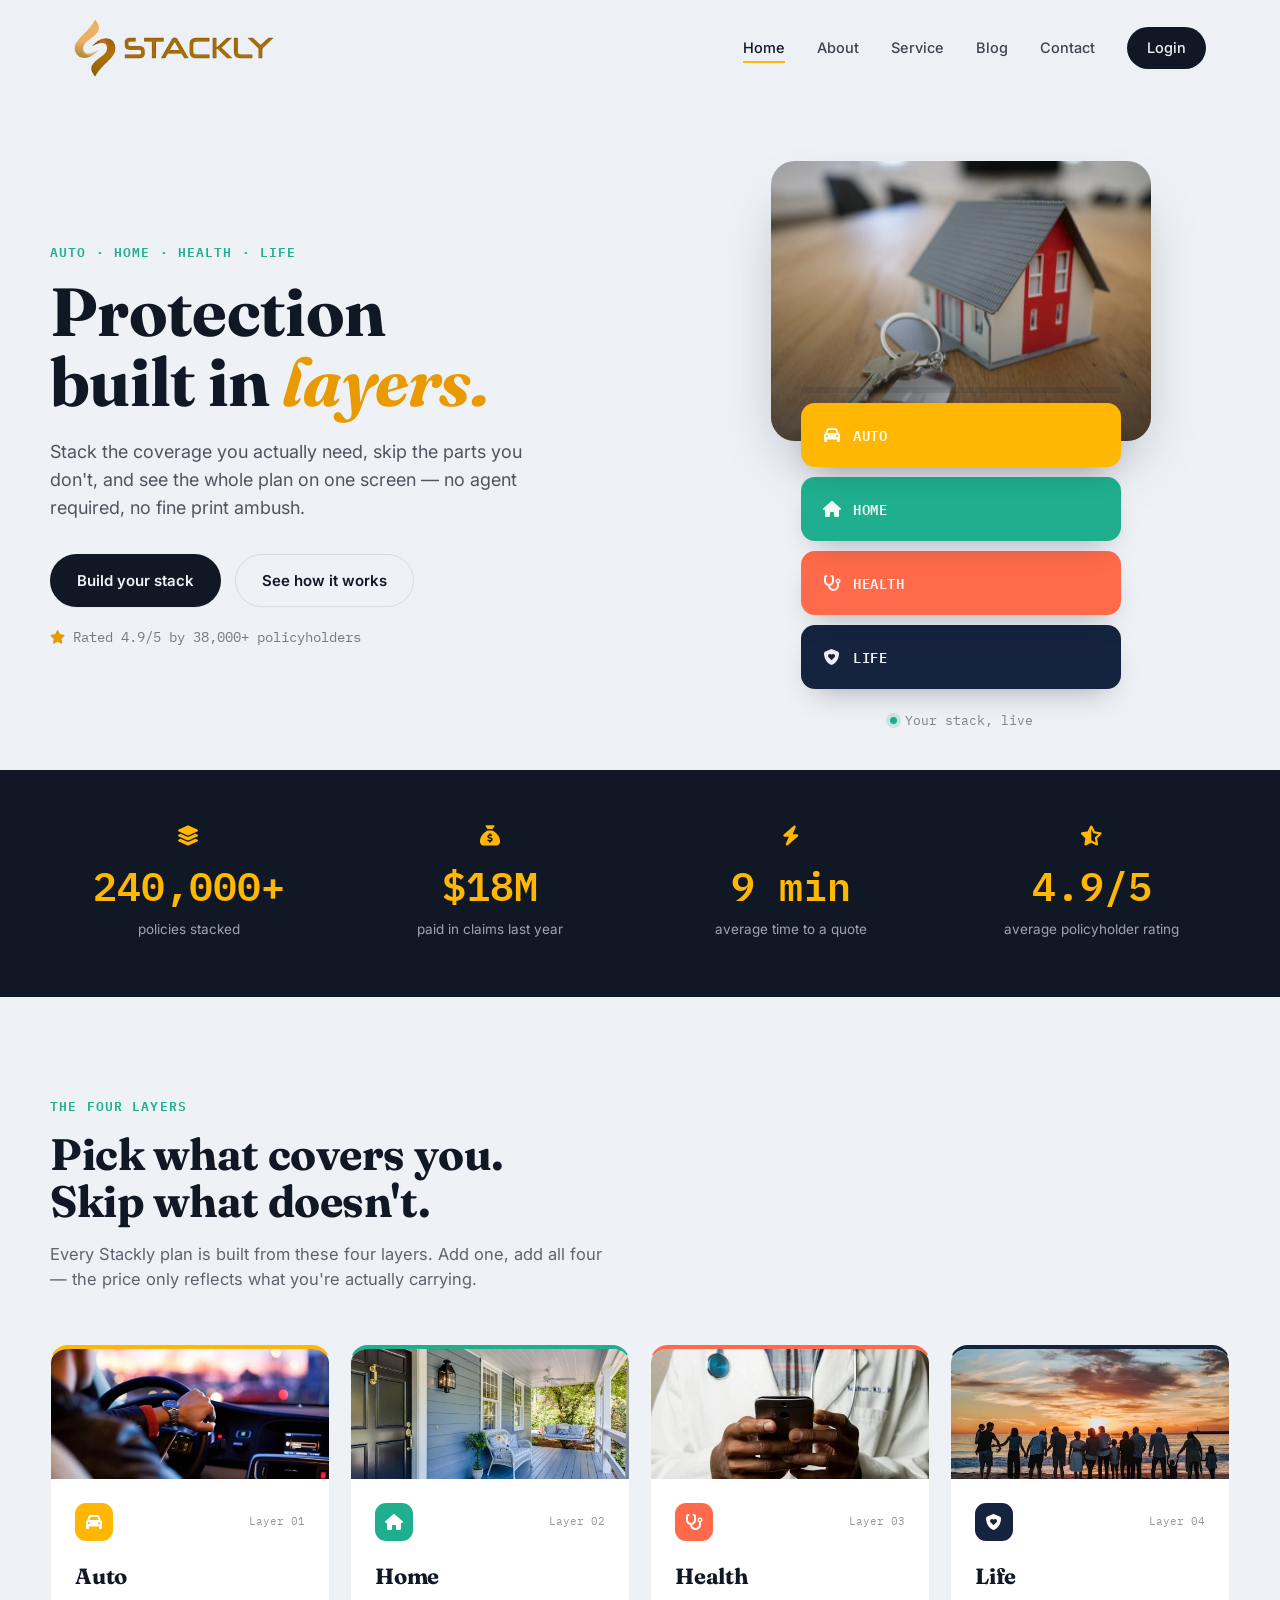
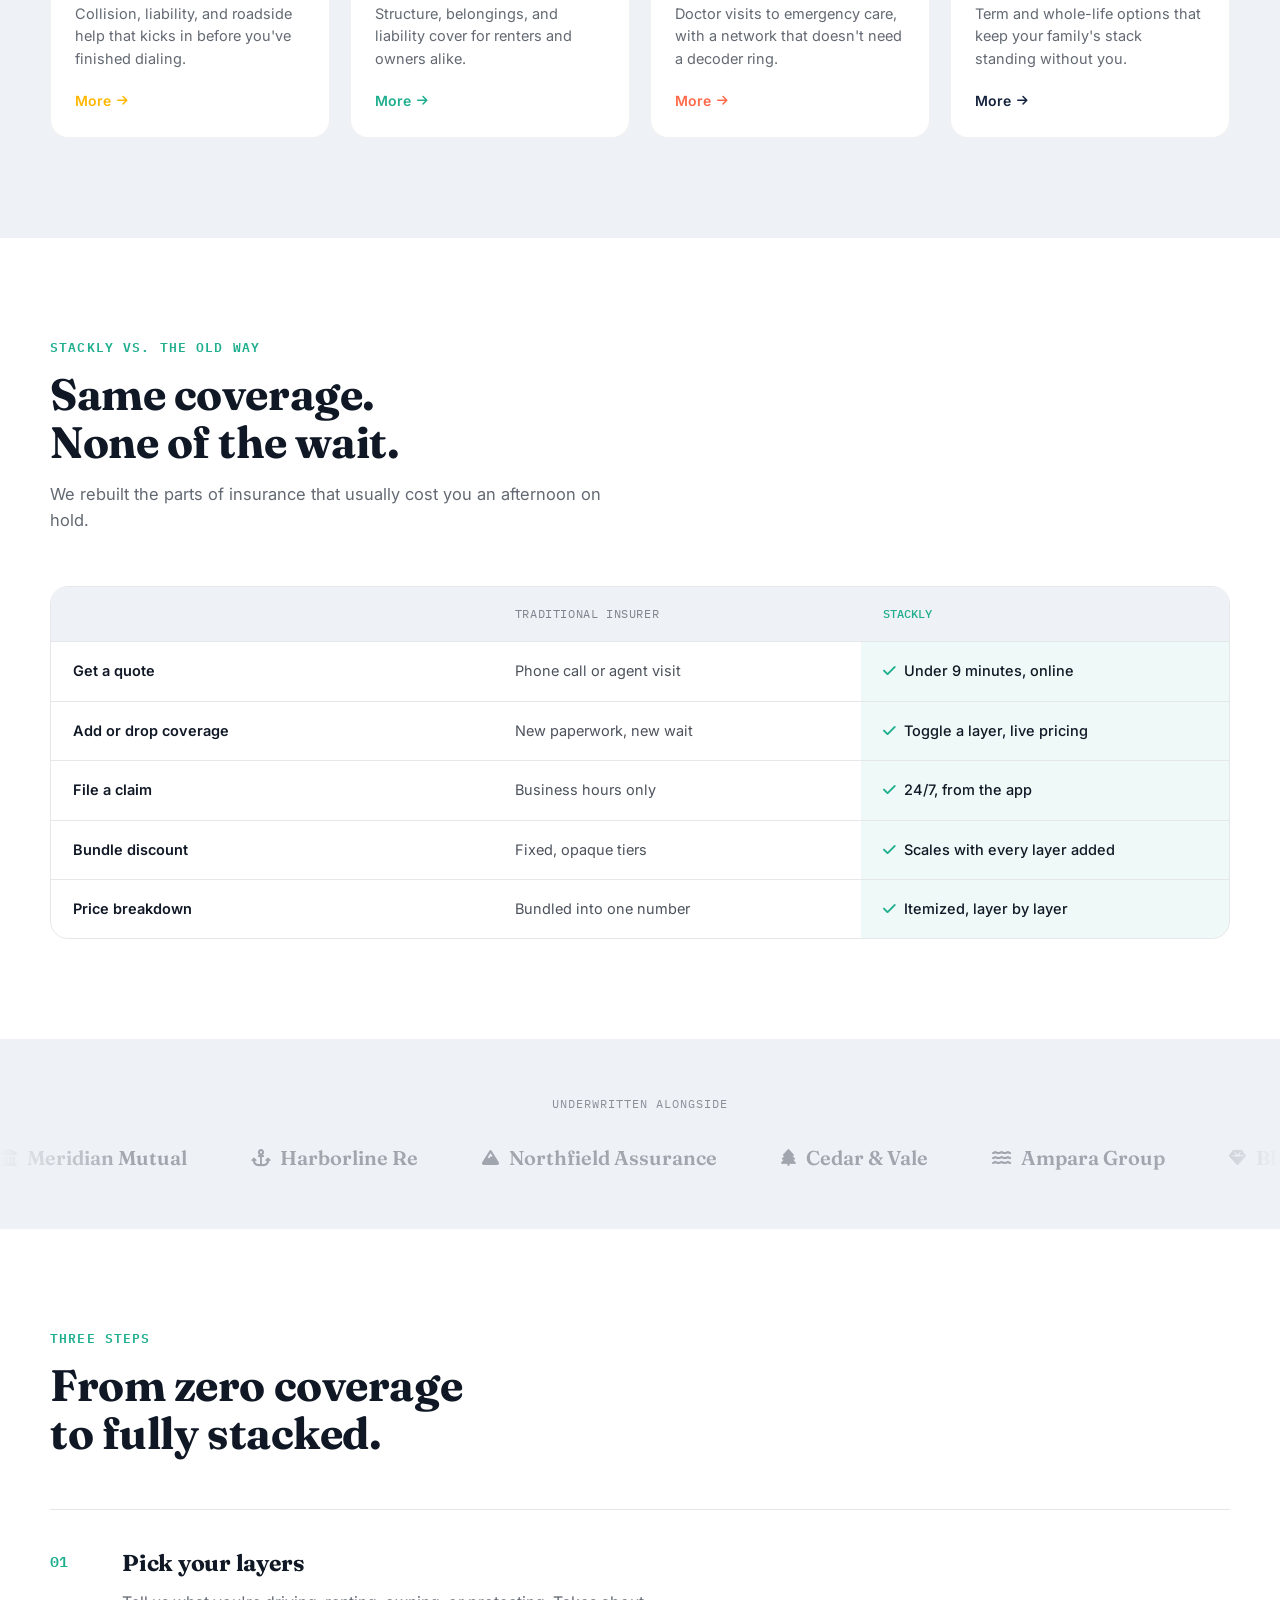
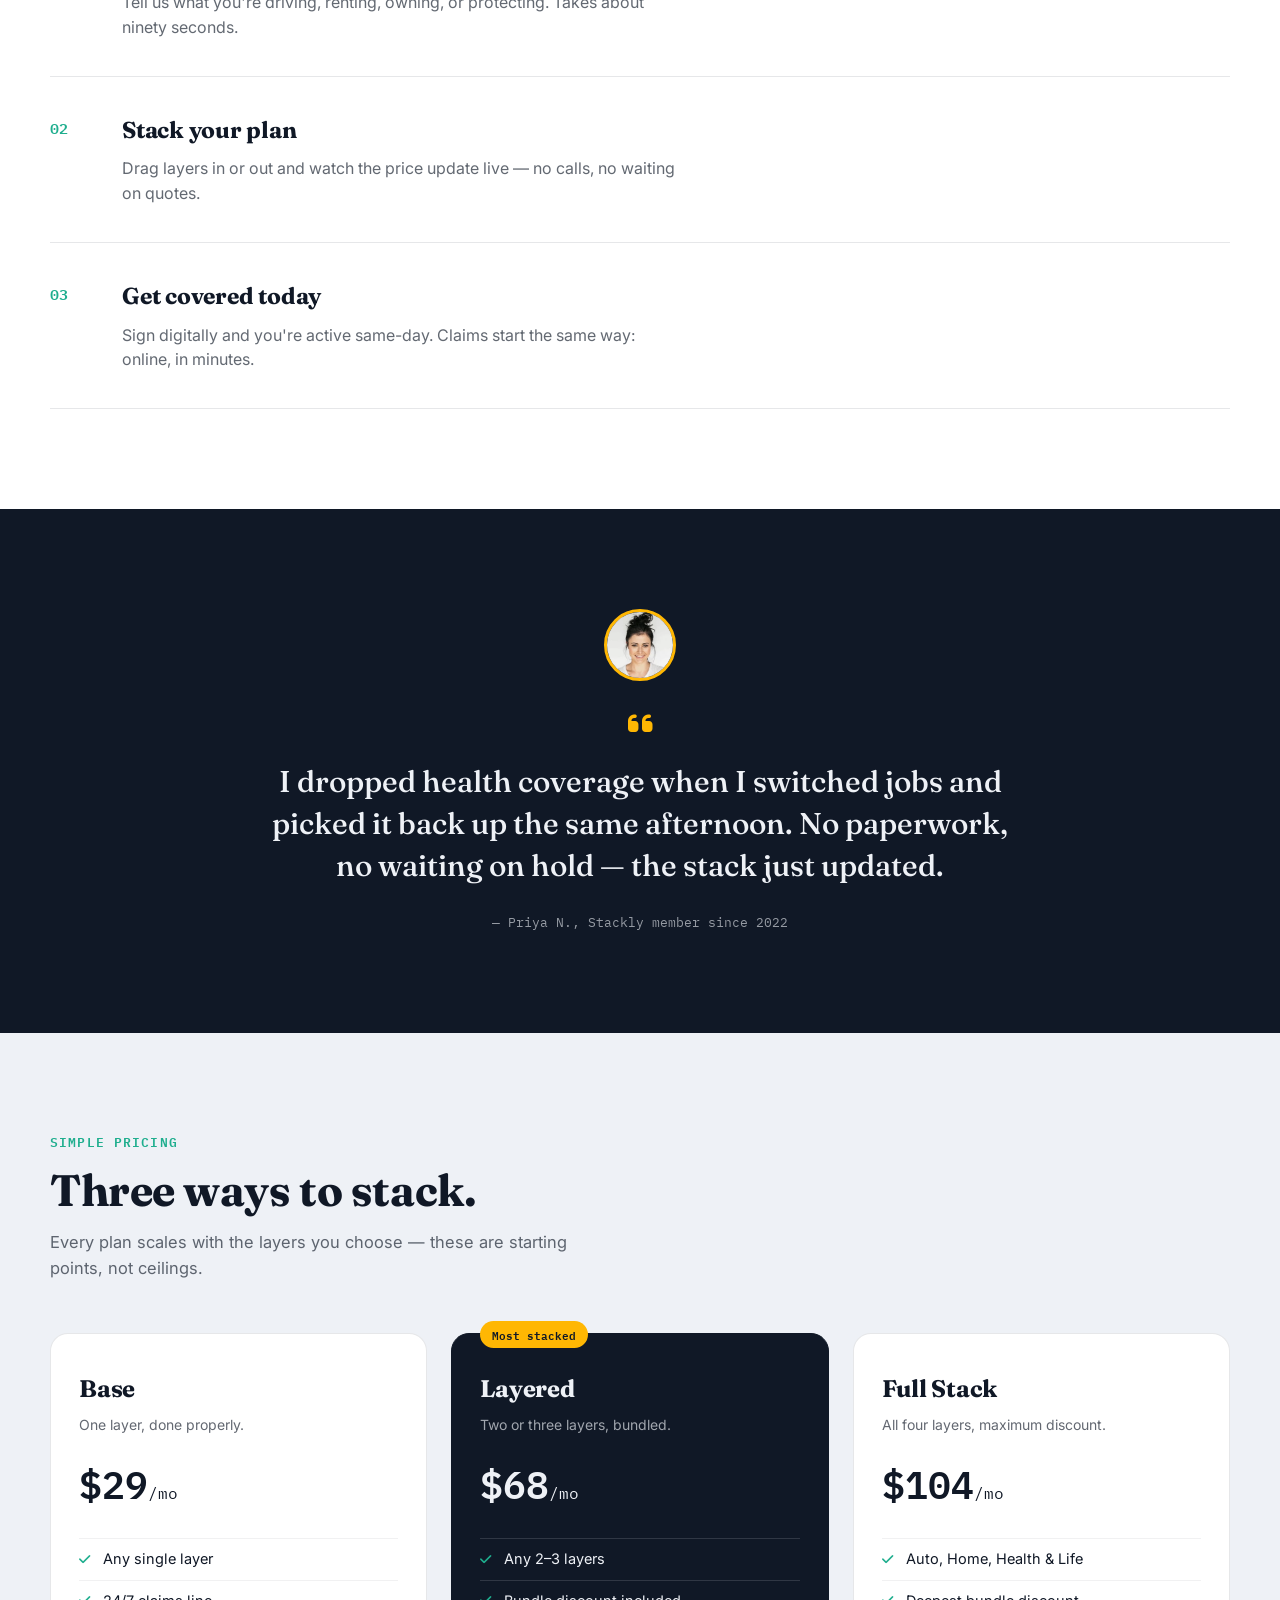
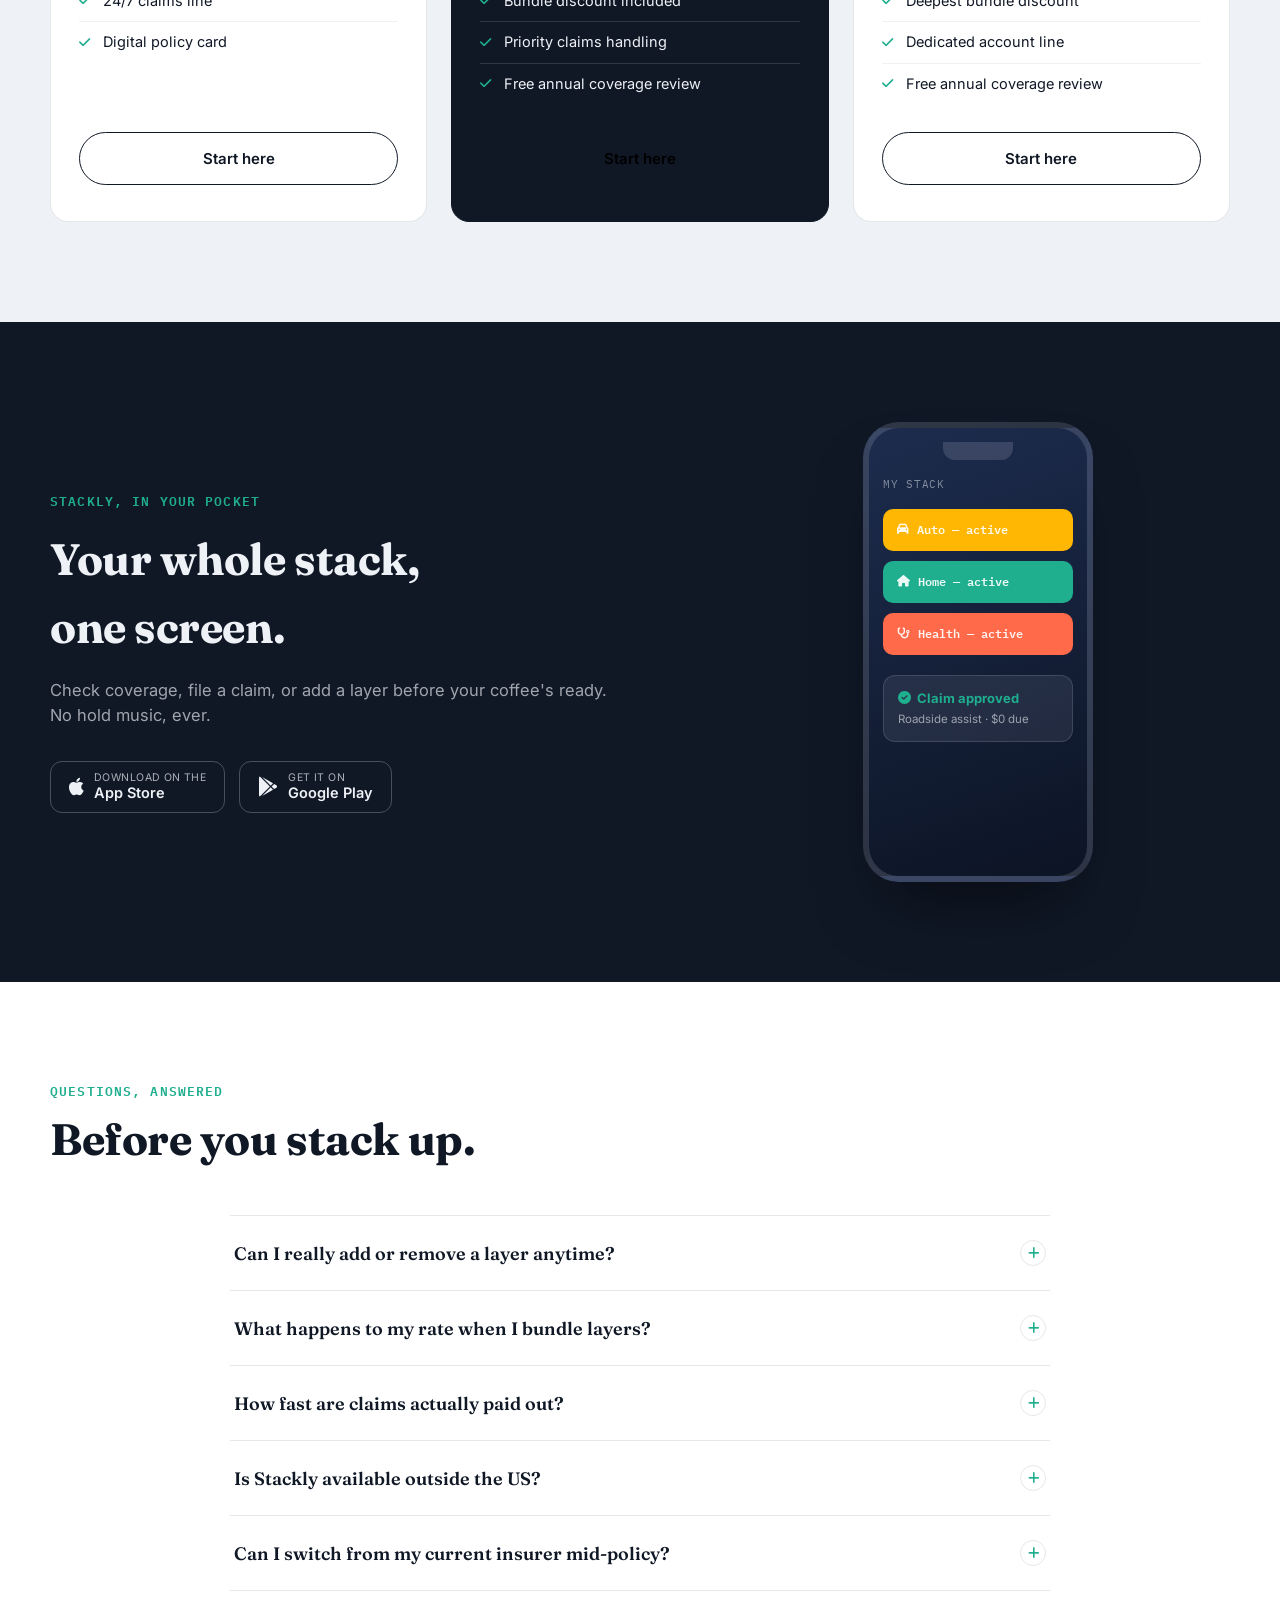
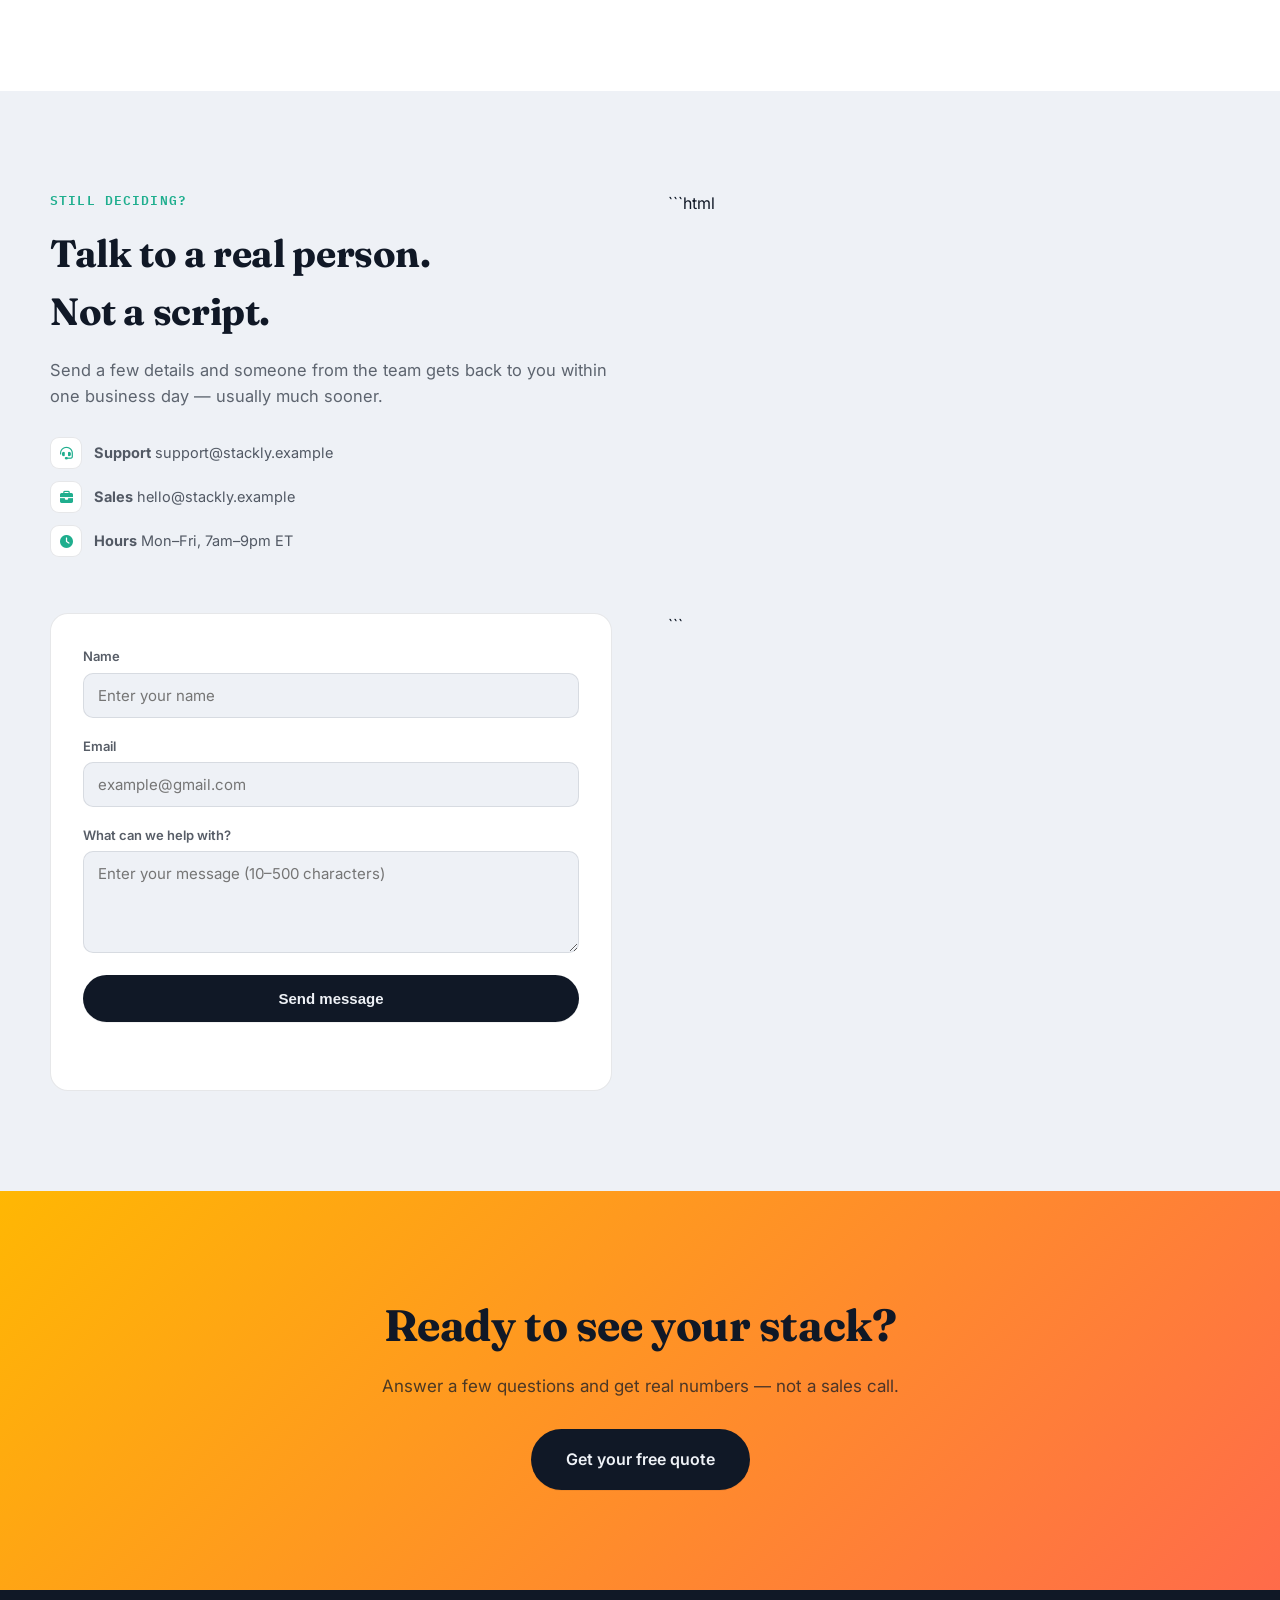
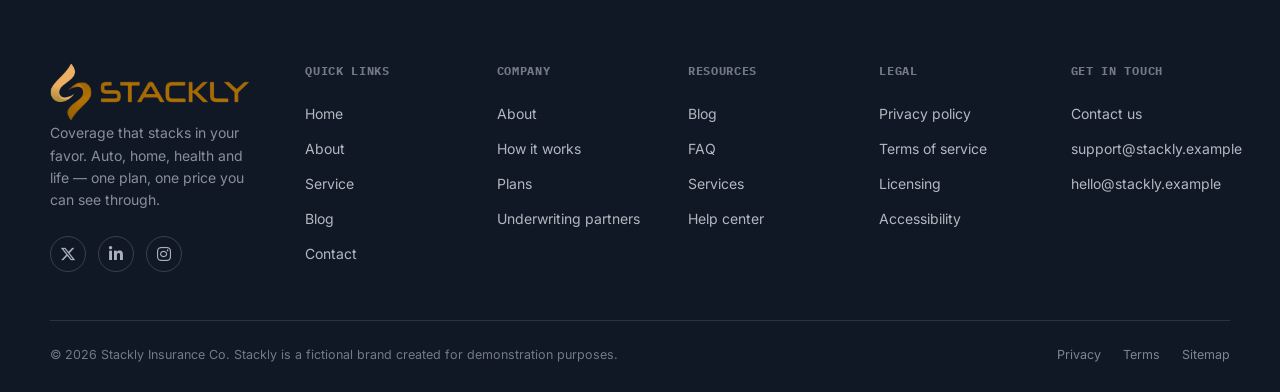
==== commit 2860c74d: "Enhance contact form with validation and placeholders Updated contact form with improved validation " ====
--- a/index.html
+++ b/index.html
@@ -464,22 +464,68 @@
         </ul>
       </div>
 
-      <form class="contact__form reveal" id="contactForm" novalidate>
-        <div class="field">
-          <label for="name">Name</label>
-          <input type="text" id="name" name="name" required autocomplete="name">
-        </div>
-        <div class="field">
-          <label for="email">Email</label>
-          <input type="email" id="email" name="email" required autocomplete="email">
-        </div>
-        <div class="field">
-          <label for="message">What can we help with?</label>
-          <textarea id="message" name="message" rows="4" required></textarea>
-        </div>
-        <button type="submit" class="btn btn--primary">Send message</button>
-        <p class="contact__status" id="contactStatus" role="status" aria-live="polite"></p>
-      </form>
+     ```html
+<form class="contact__form reveal" id="contactForm" novalidate>
+
+  <!-- Name -->
+  <div class="field">
+    <label for="name">Name</label>
+    <input
+      type="text"
+      id="name"
+      name="name"
+      required
+      minlength="3"
+      maxlength="50"
+      pattern="[A-Za-z ]+"
+      title="Name must contain only letters and spaces, and be 3–50 characters long."
+      autocomplete="name"
+      placeholder="Enter your name"
+    >
+  </div>
+
+  <!-- Email -->
+  <div class="field">
+    <label for="email">Email</label>
+    <input
+      type="email"
+      id="email"
+      name="email"
+      required
+      maxlength="100"
+      autocomplete="email"
+      placeholder="example@gmail.com"
+    >
+  </div>
+
+  <!-- Message -->
+  <div class="field">
+    <label for="message">What can we help with?</label>
+    <textarea
+      id="message"
+      name="message"
+      rows="4"
+      required
+      minlength="10"
+      maxlength="500"
+      placeholder="Enter your message (10–500 characters)"
+    ></textarea>
+  </div>
+
+  <button type="submit" class="btn btn--primary">
+    Send message
+  </button>
+
+  <p
+    class="contact__status"
+    id="contactStatus"
+    role="status"
+    aria-live="polite">
+  </p>
+
+</form>
+```
+
     </div>
   </section>
 
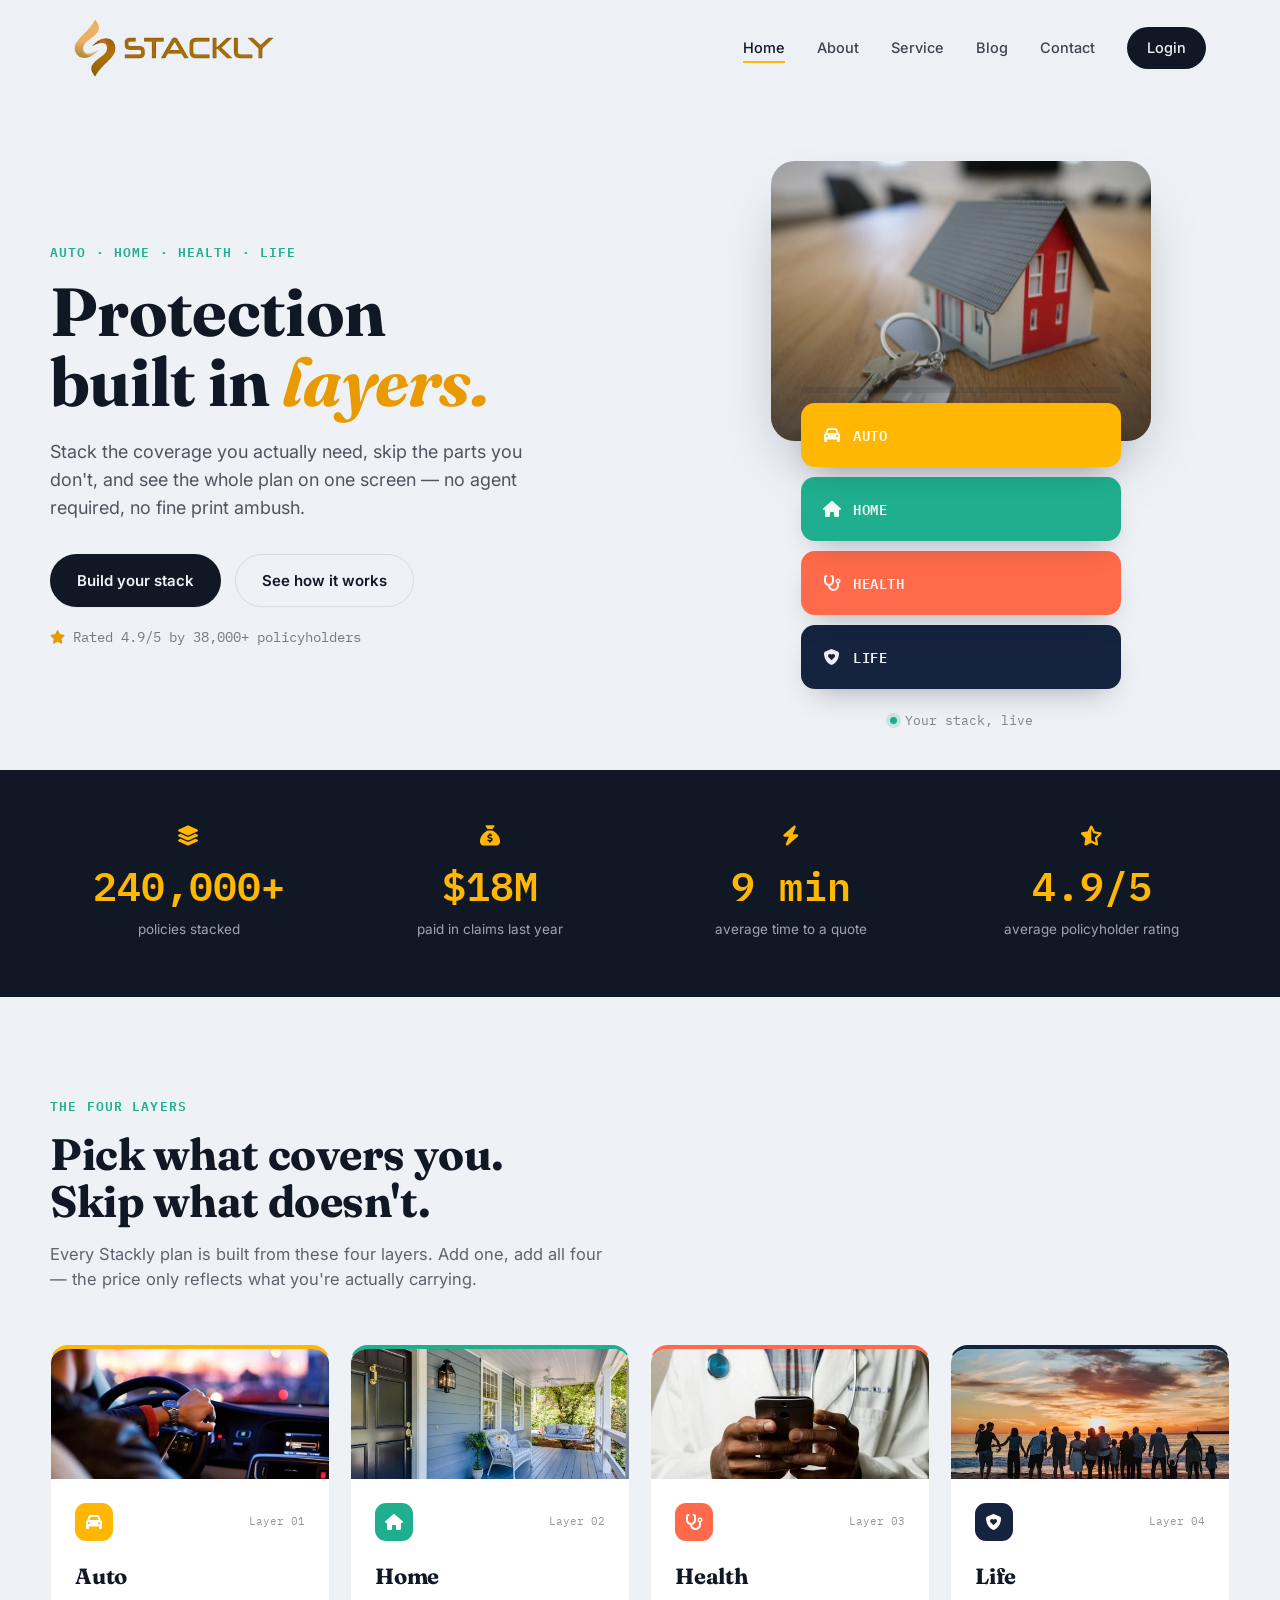
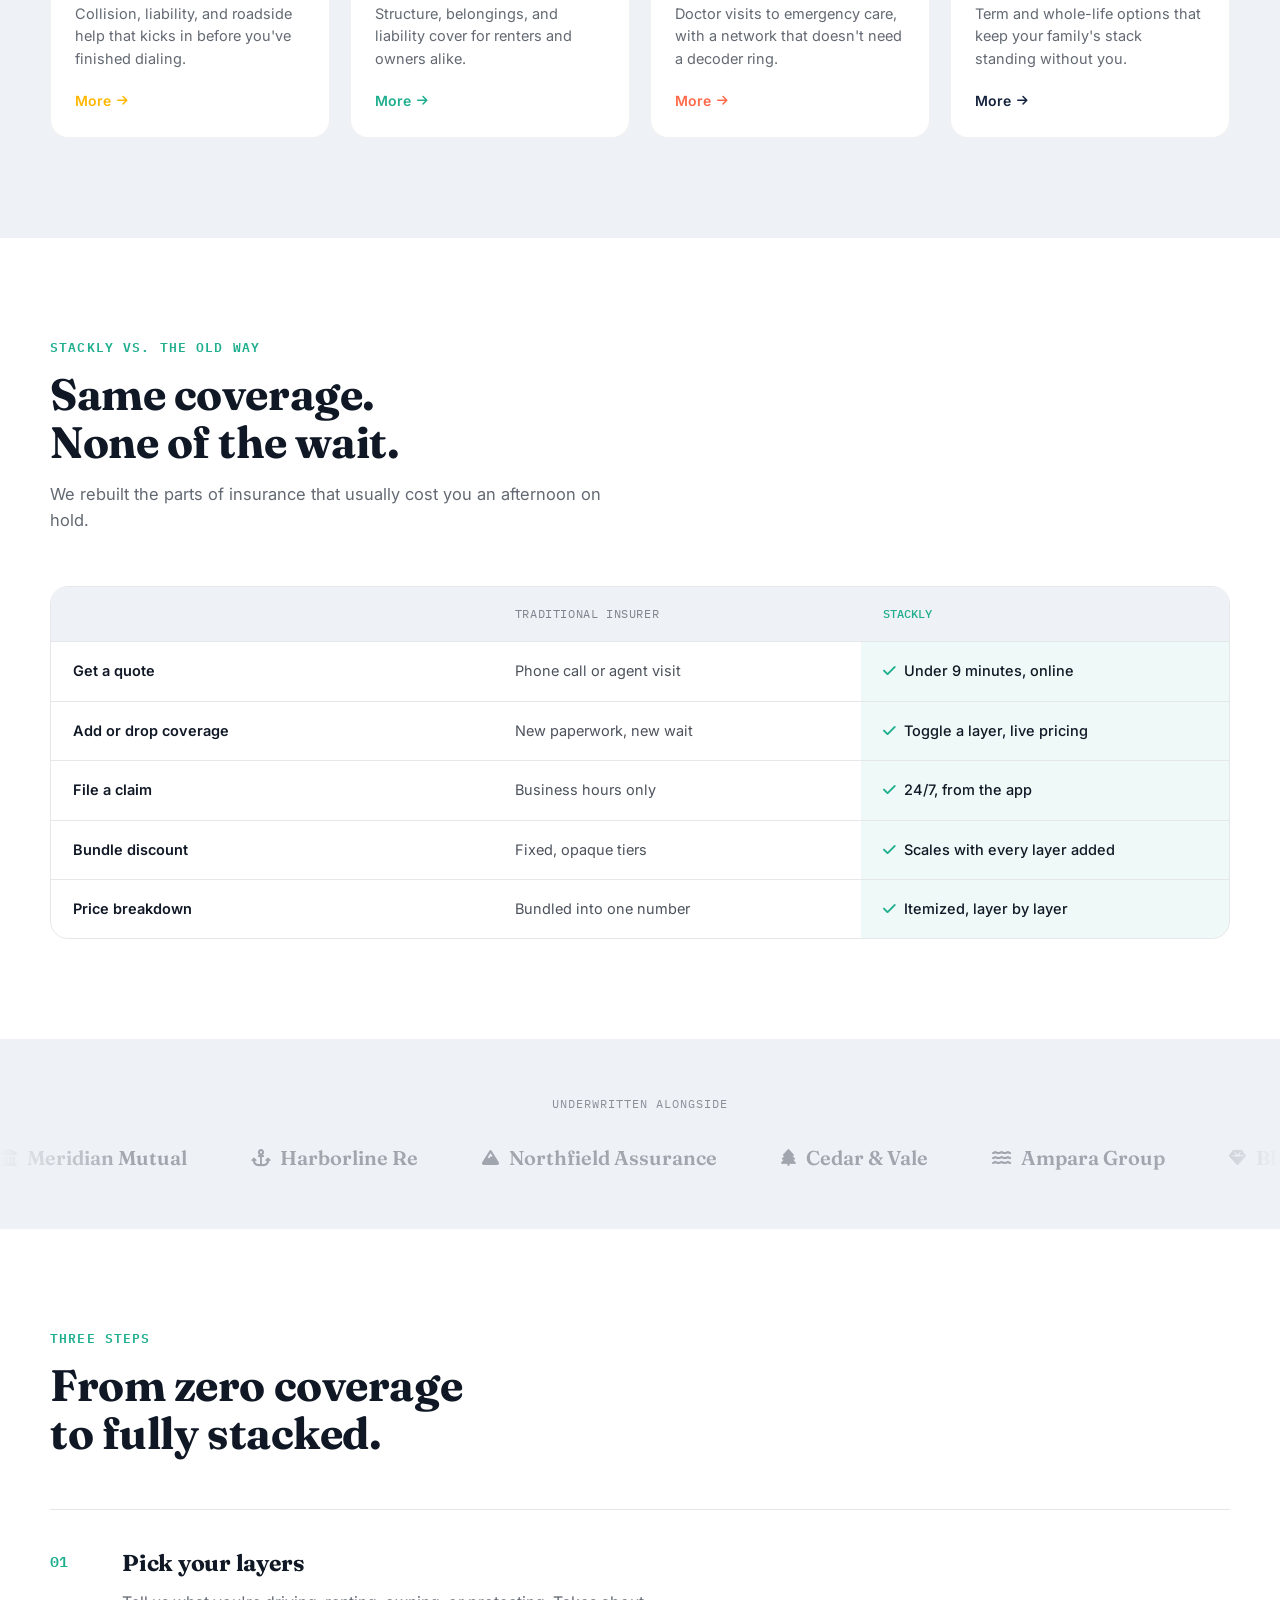
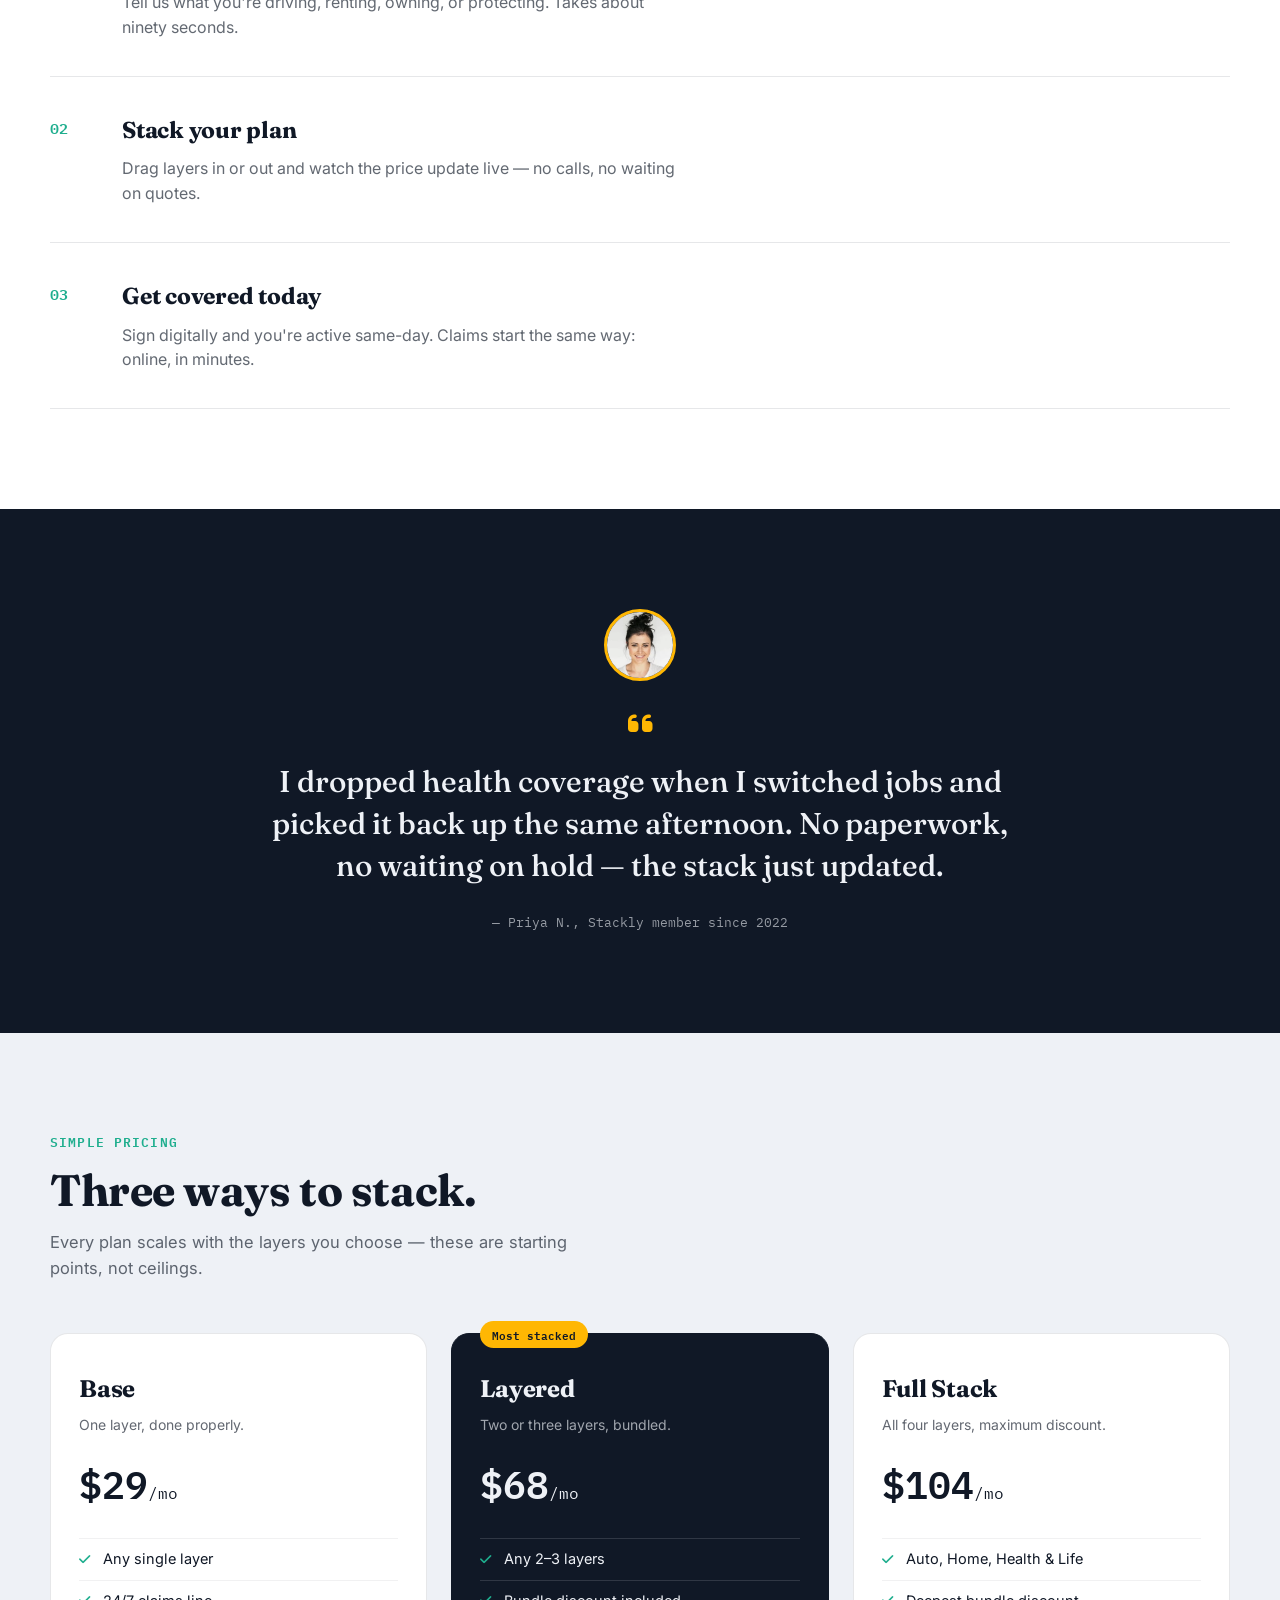
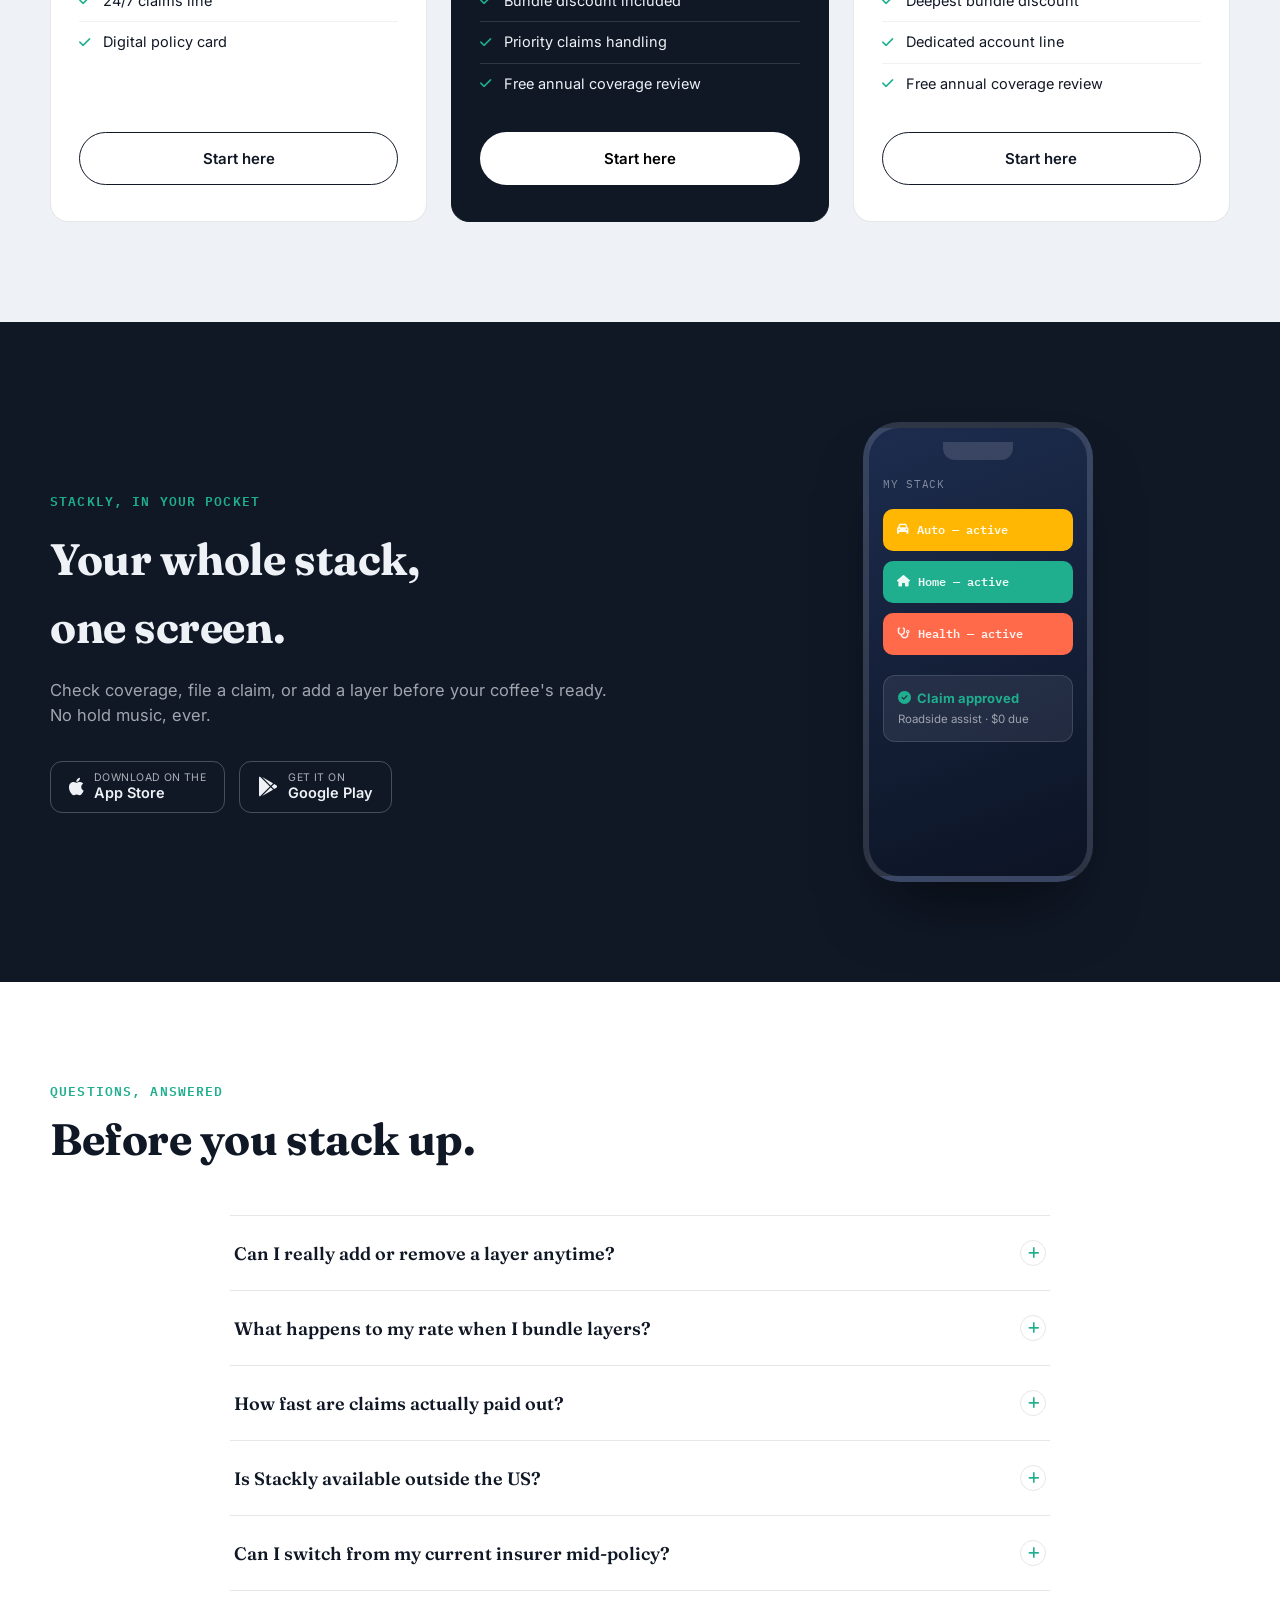
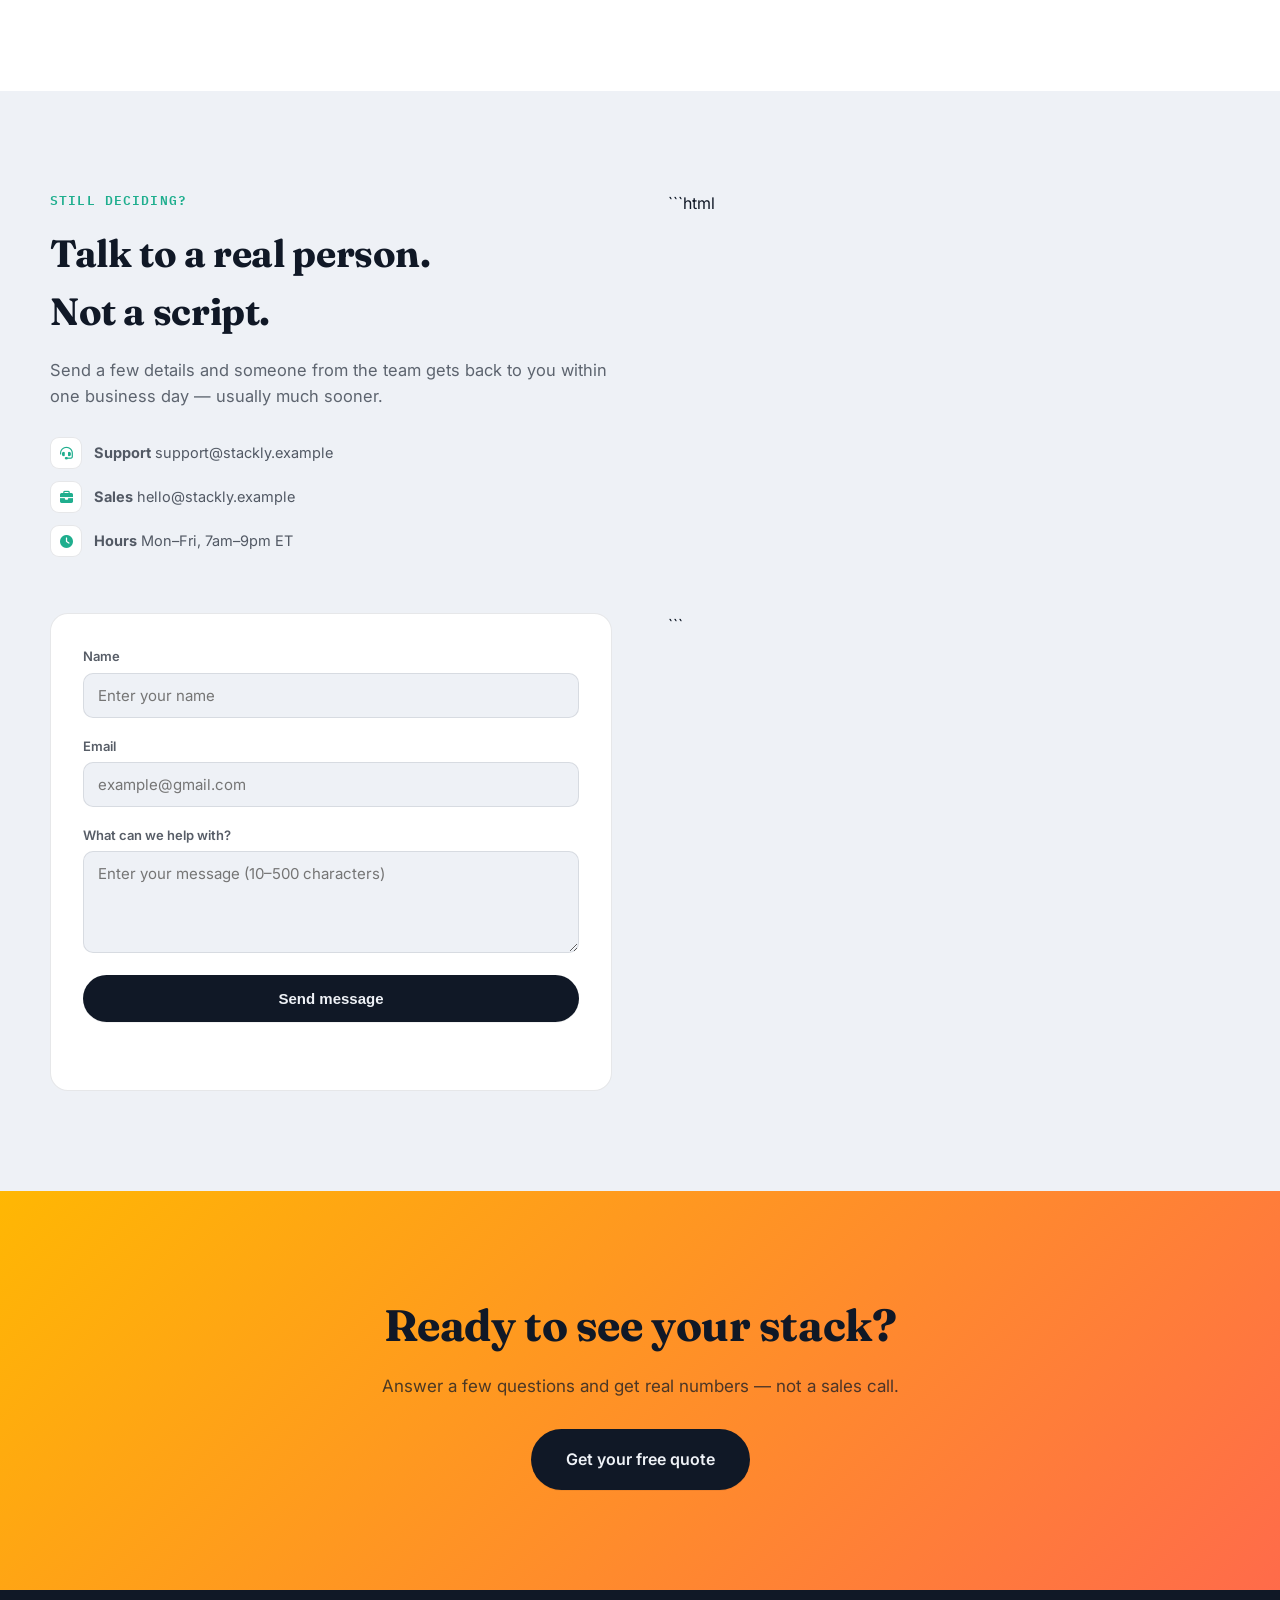
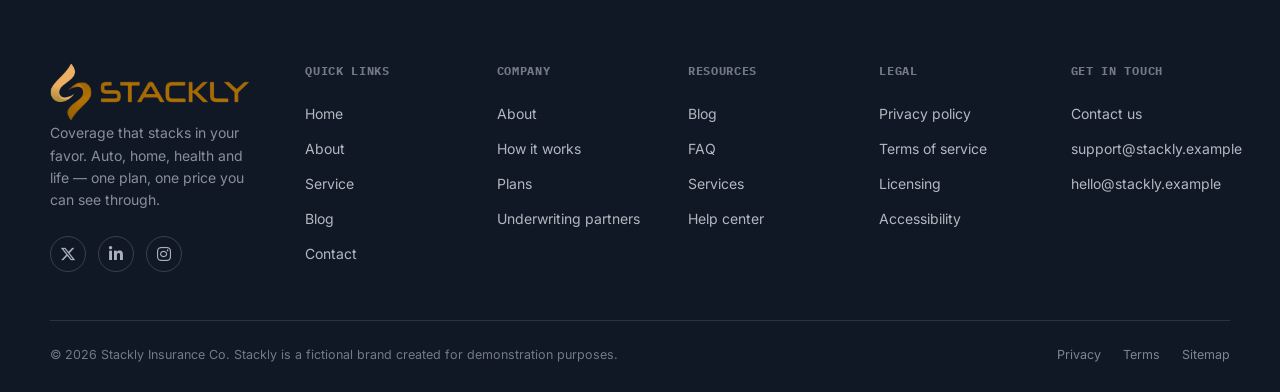
==== commit bd135d95: "Refactor button HTML for 'Start here' link Updated the button's HTML for better formatting." ====
--- a/index.html
+++ b/index.html
@@ -332,7 +332,11 @@
           <li><i class="fa-solid fa-check"></i>Priority claims handling</li>
           <li><i class="fa-solid fa-check"></i>Free annual coverage review</li>
         </ul>
-        <a href="./404.html" class="btn btn--primary" style=" backgroundcolor:white; color:black ;">Start here</a>
+<a href="./404.html"
+   class="btn btn--primary"
+   style="background-color: white; color: black;">
+  Start here
+</a>
       </div>
 
       <div class="plan-card reveal">
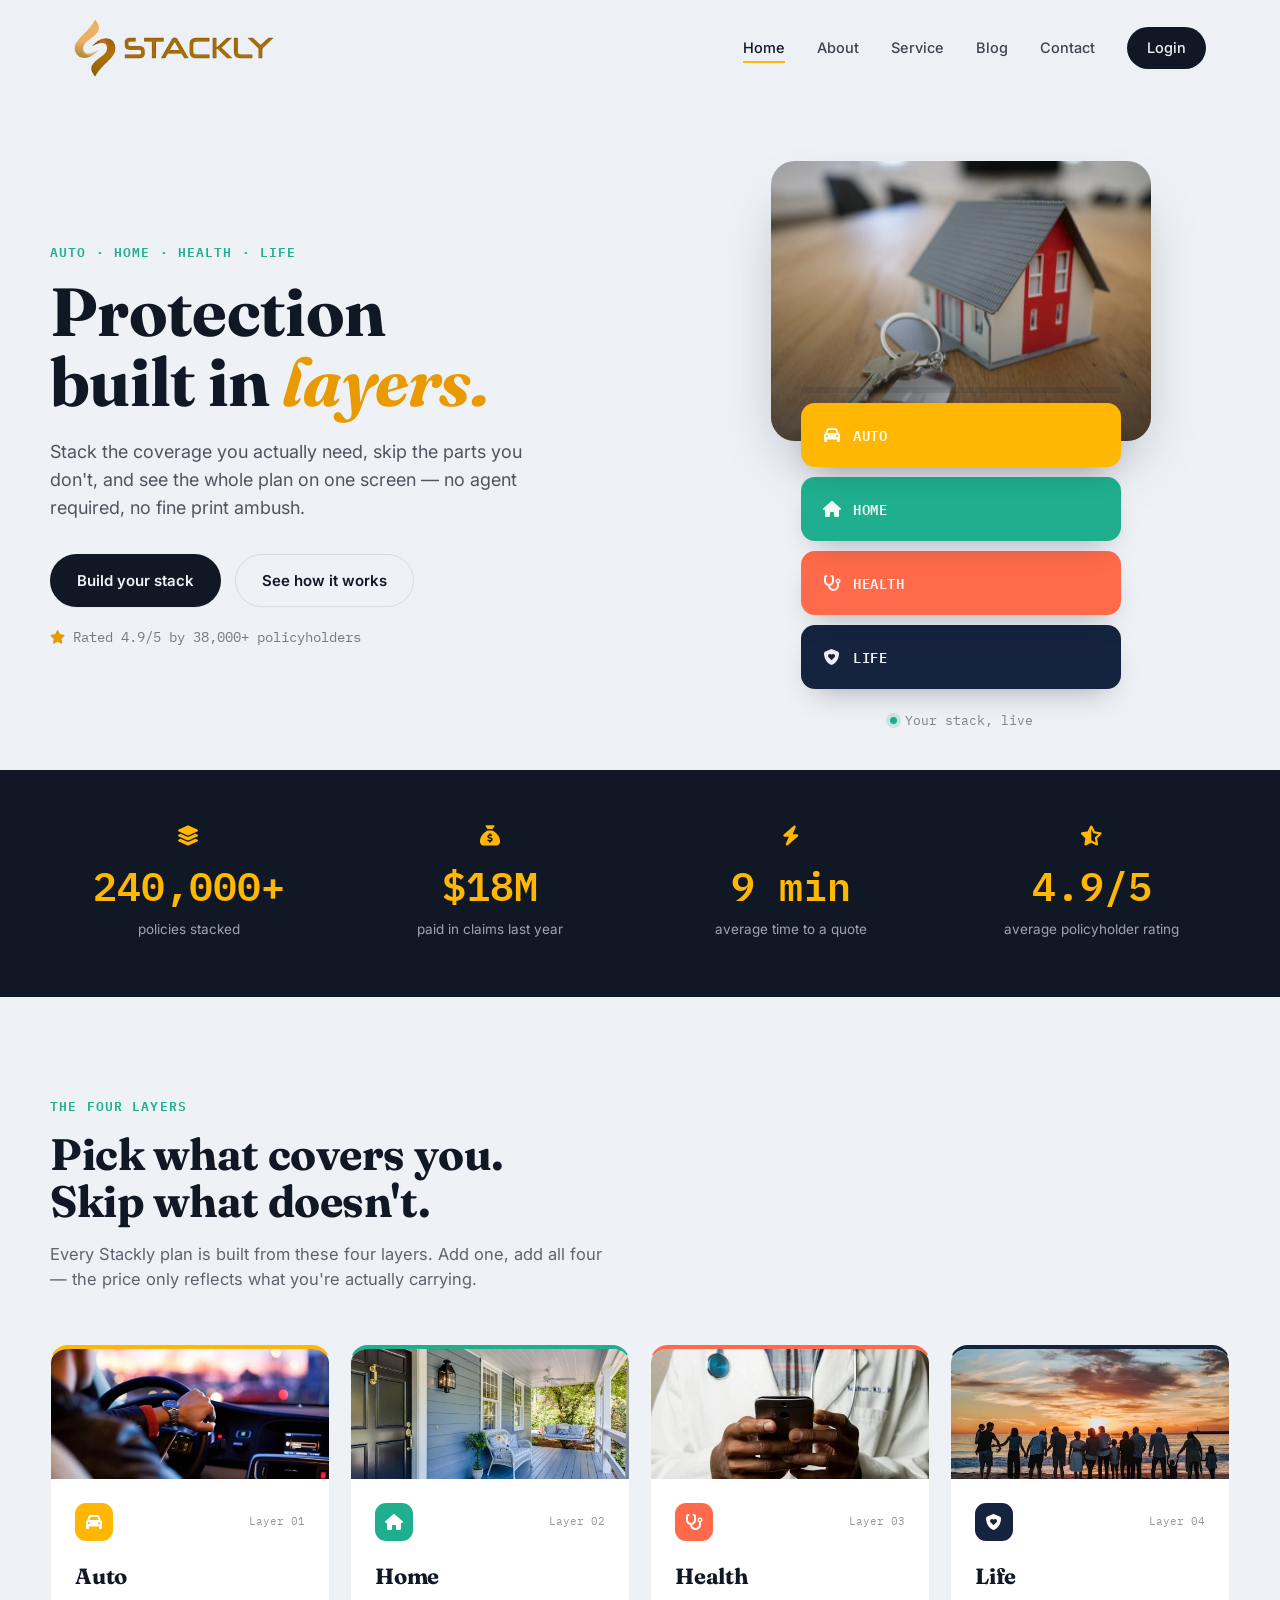
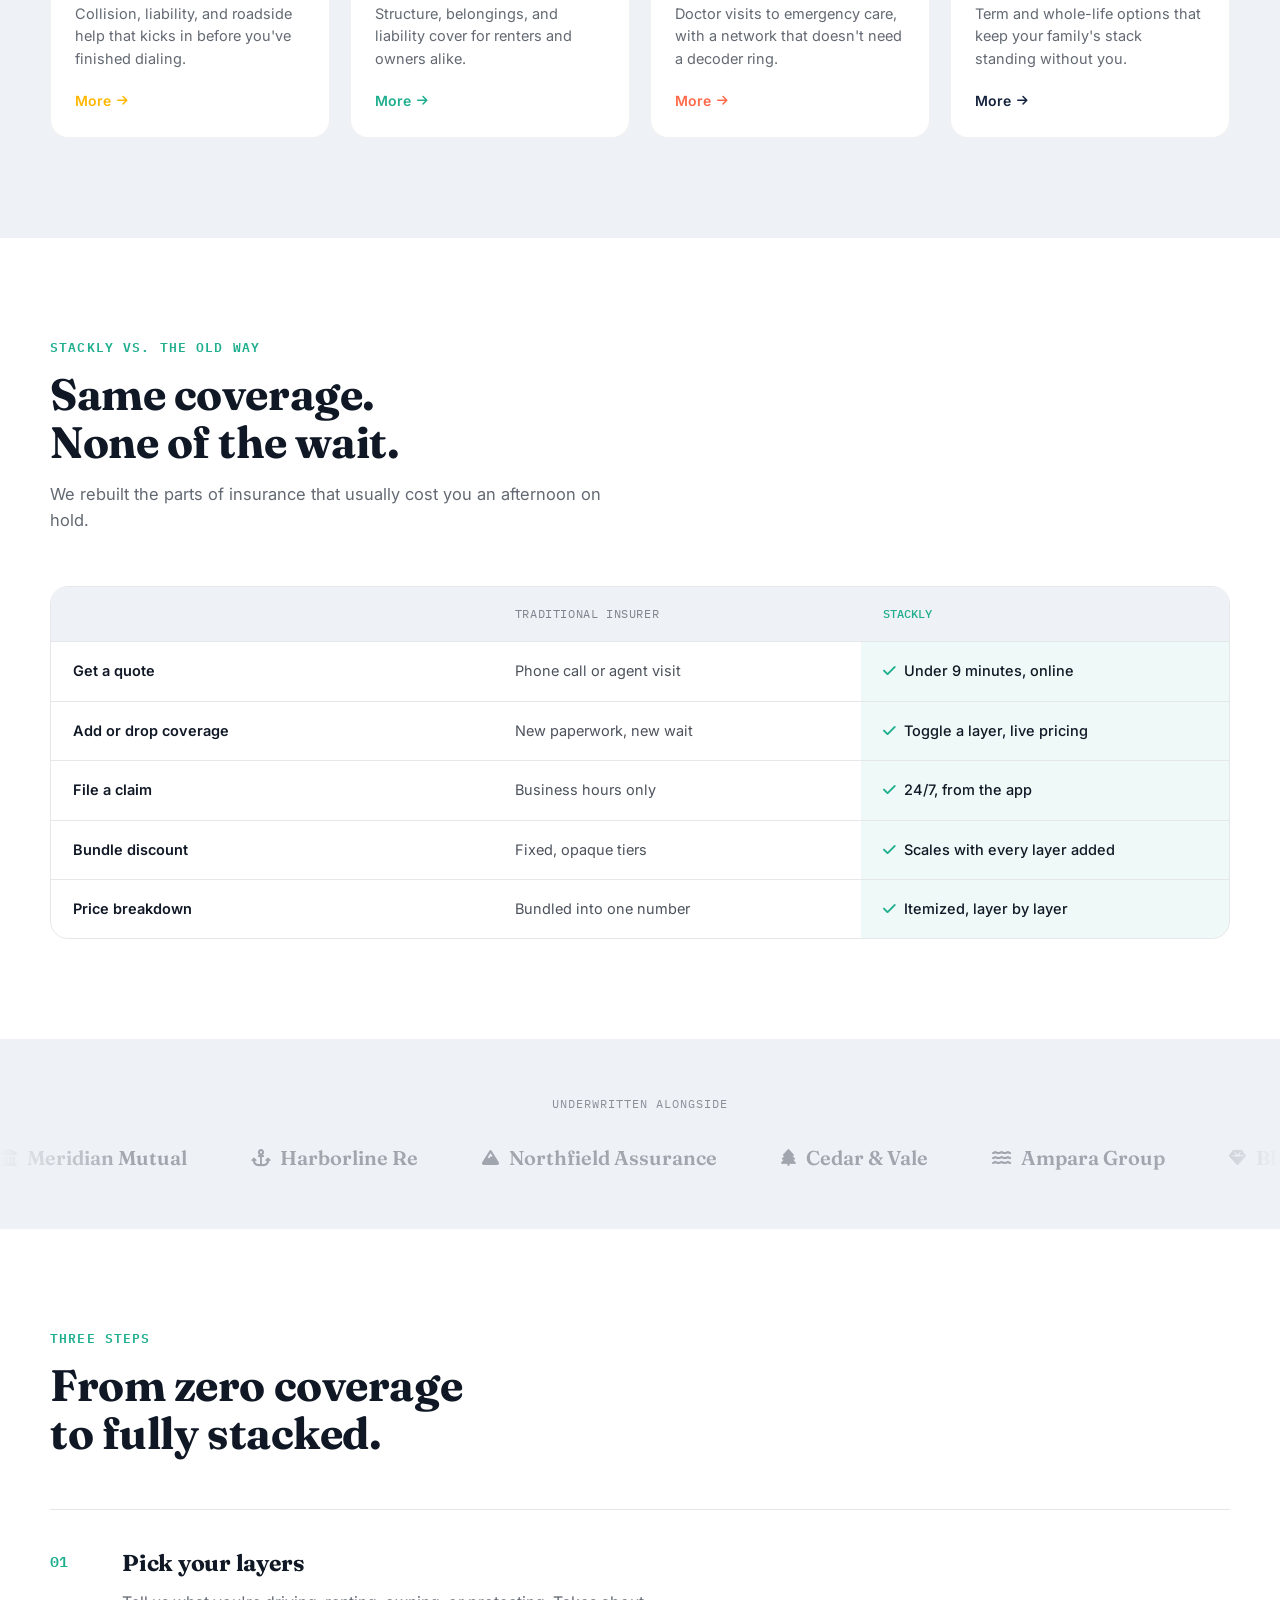
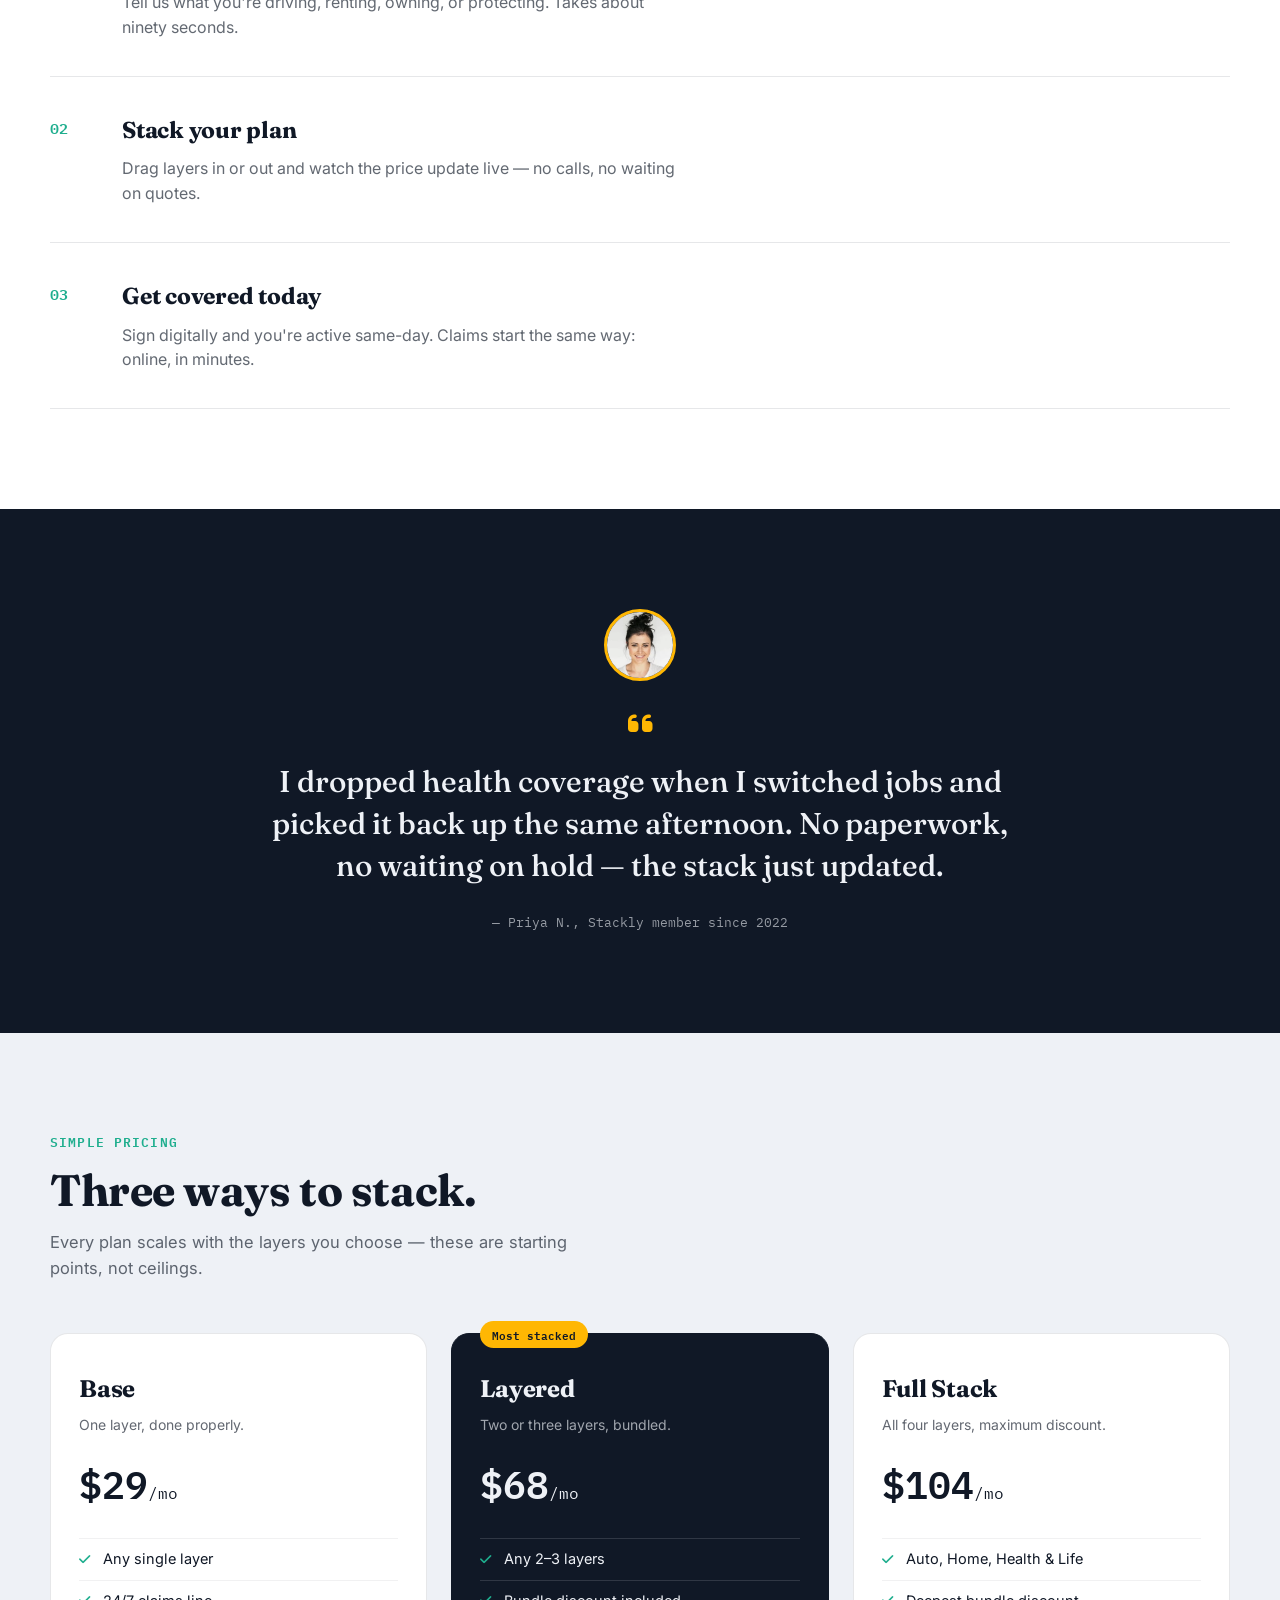
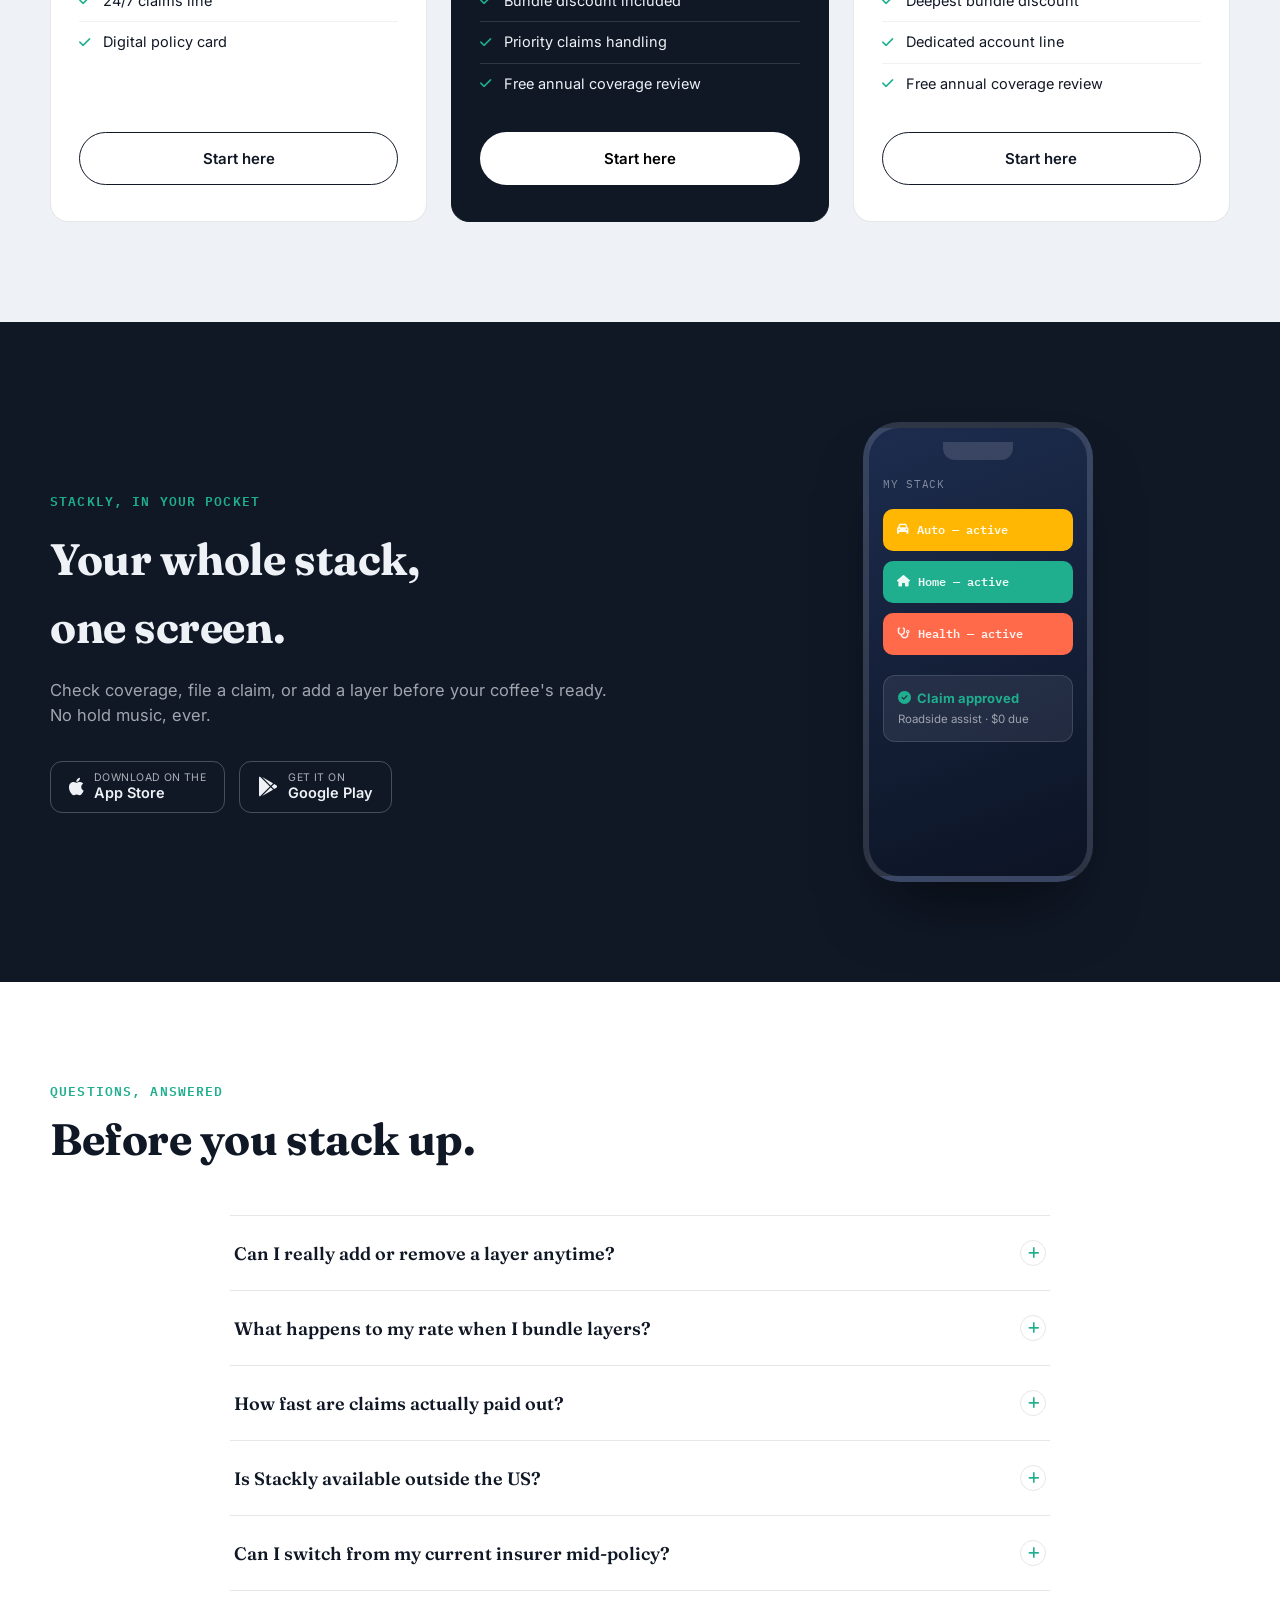
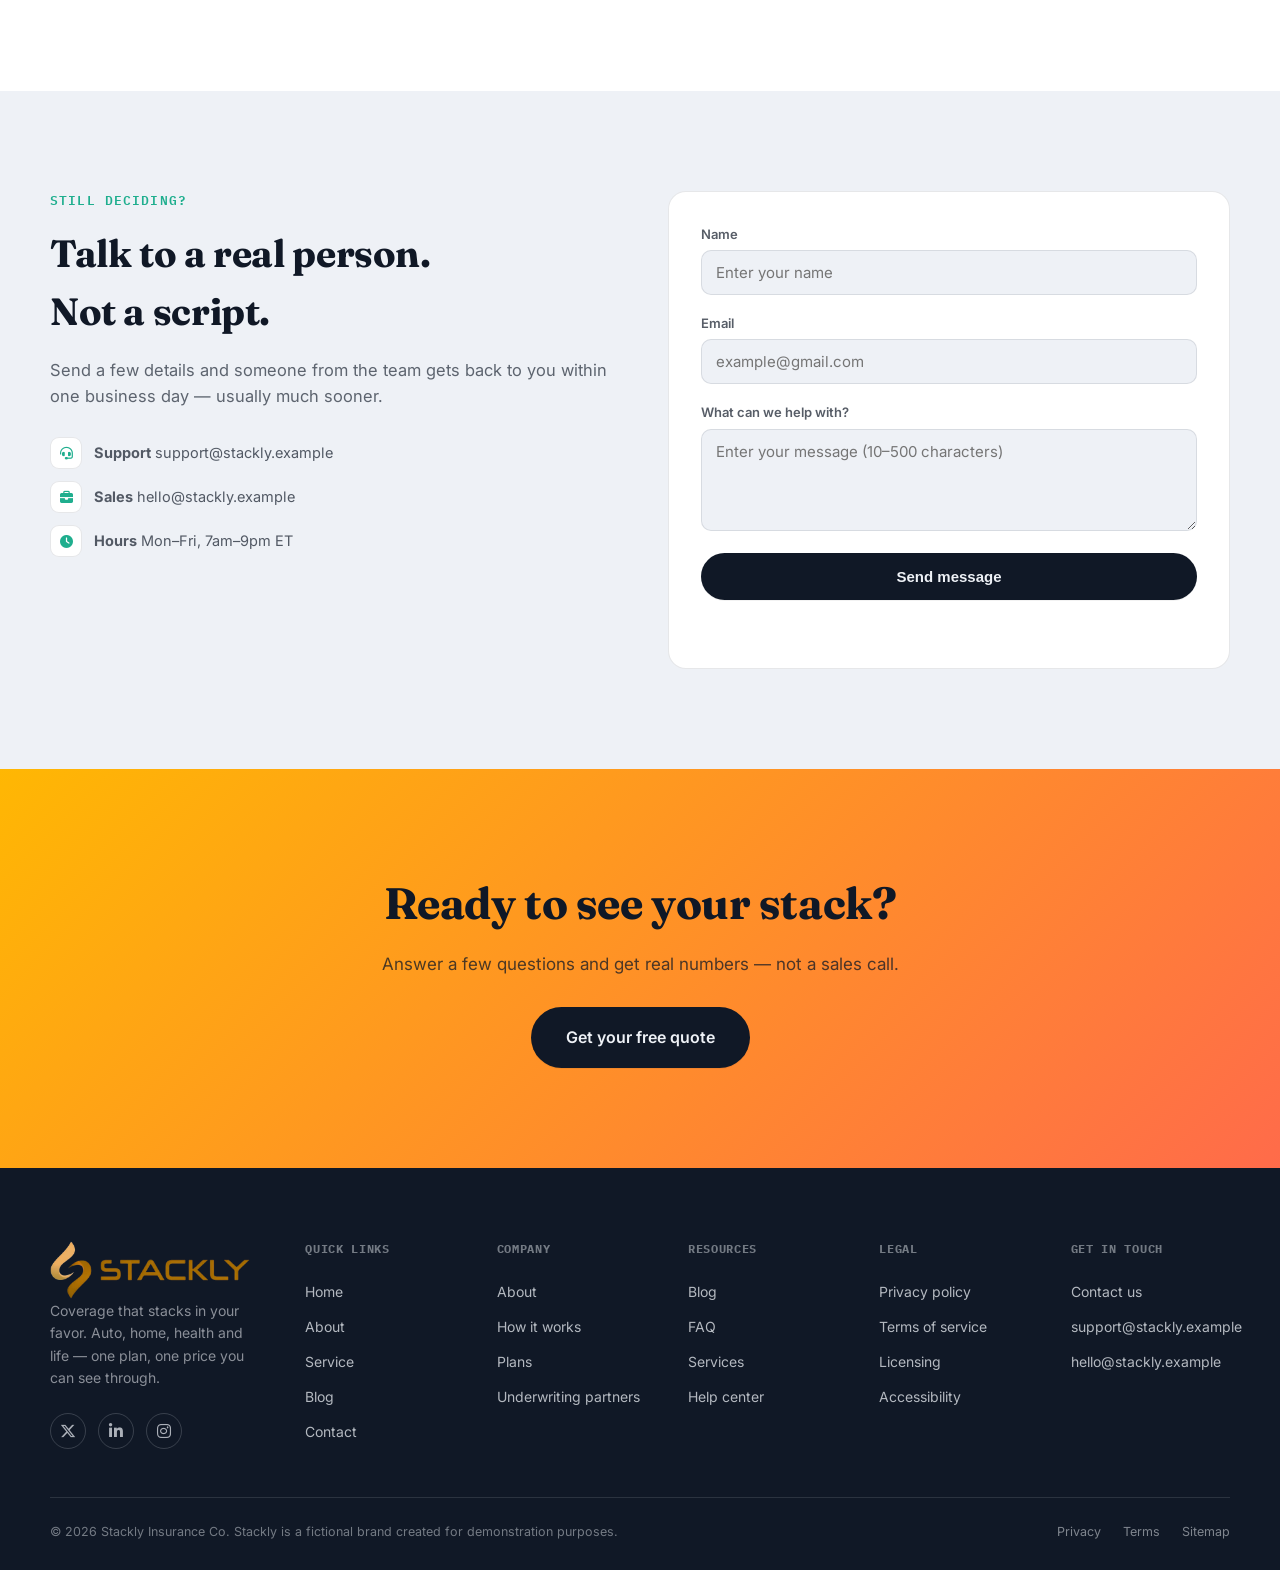
==== commit b55cb309: "Clean up contact form HTML structure Removed unnecessary HTML comment and code block from contact fo" ====
--- a/index.html
+++ b/index.html
@@ -468,7 +468,6 @@
         </ul>
       </div>
 
-     ```html
 <form class="contact__form reveal" id="contactForm" novalidate>
 
   <!-- Name -->
@@ -528,7 +527,6 @@
   </p>
 
 </form>
-```
 
     </div>
   </section>
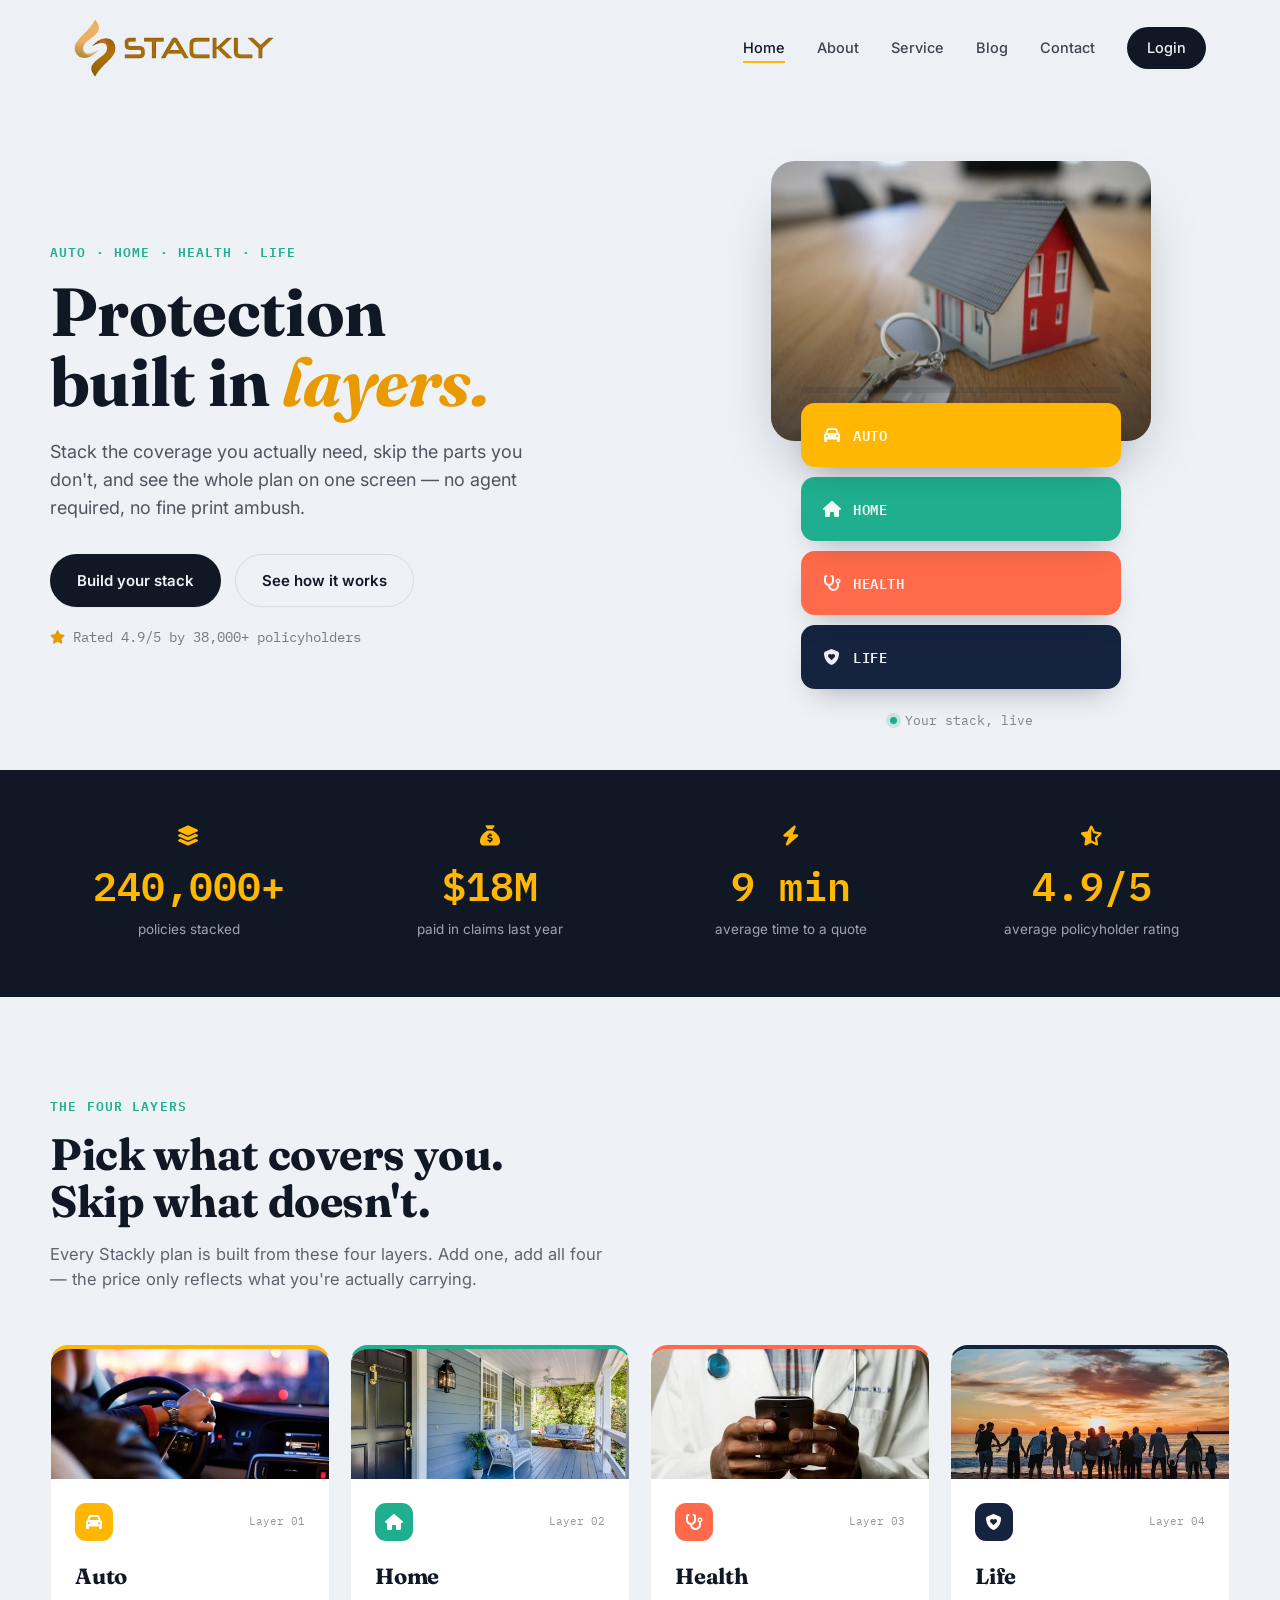
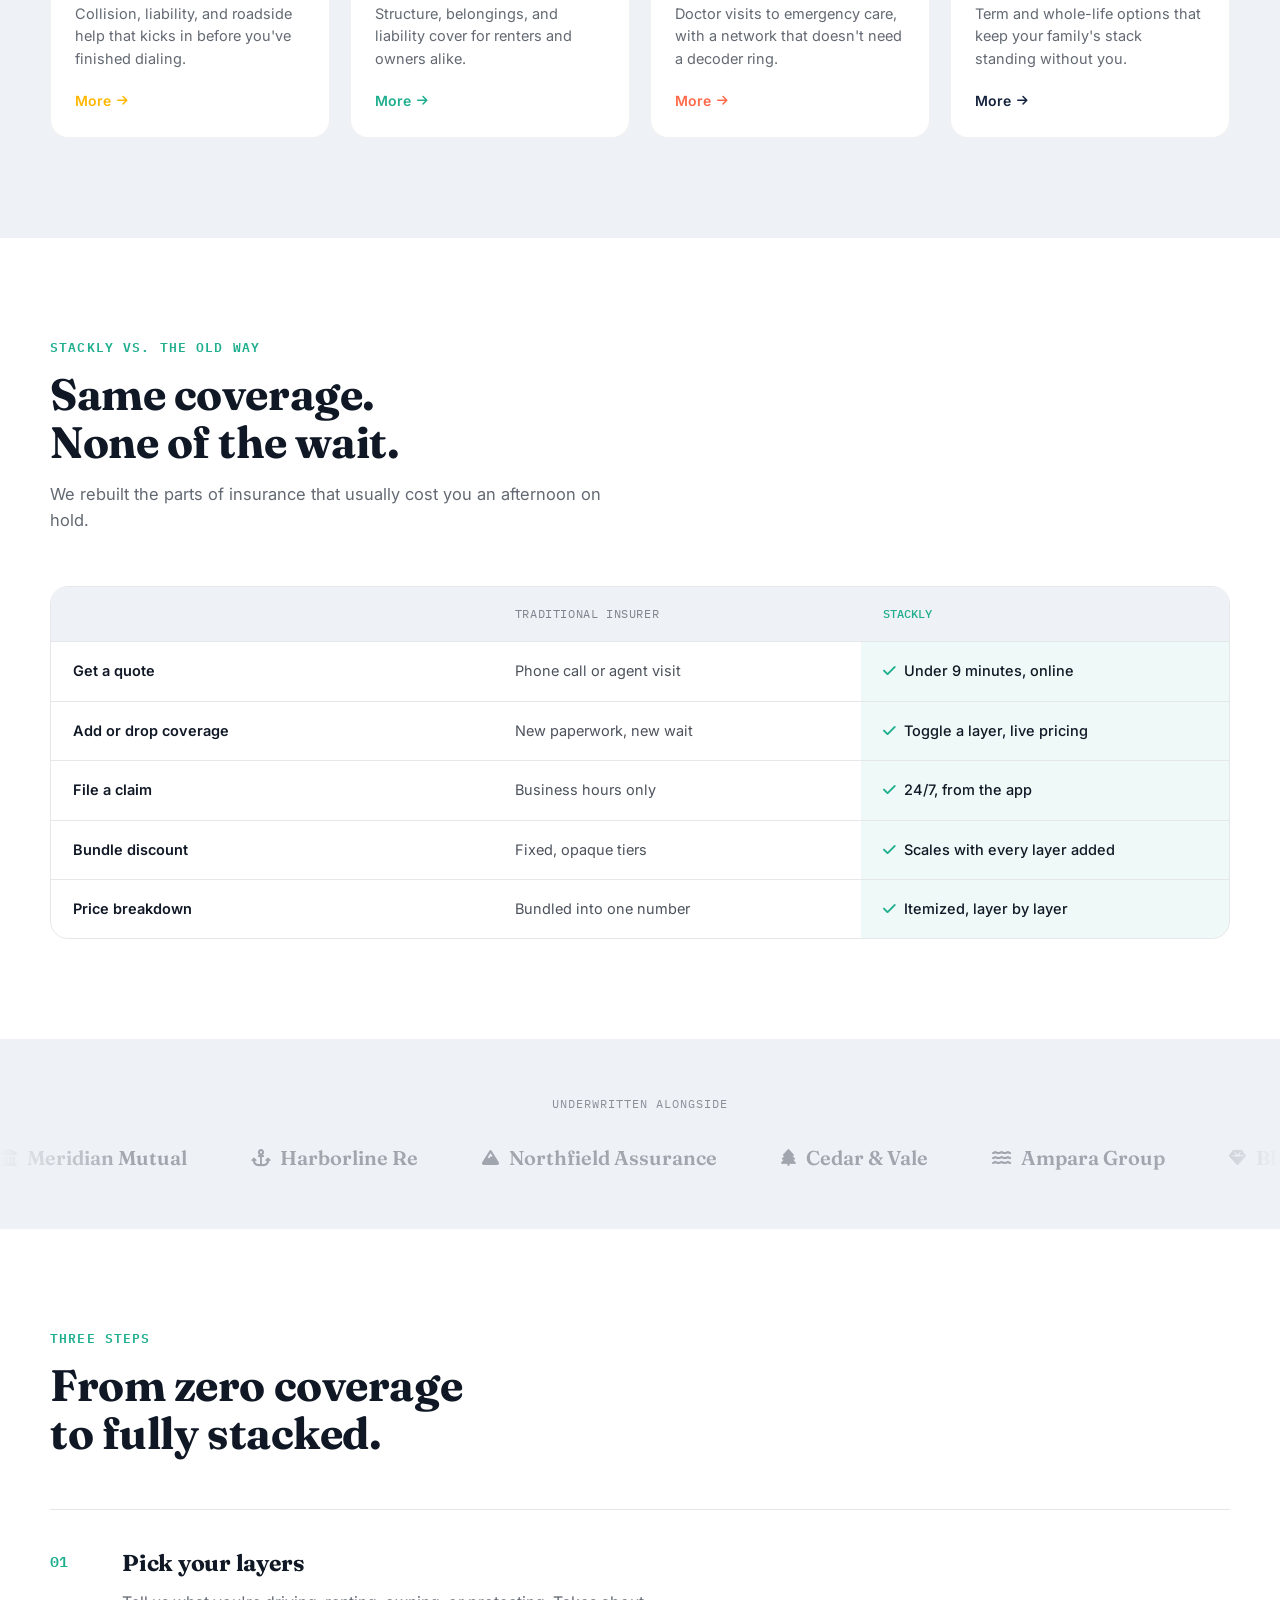
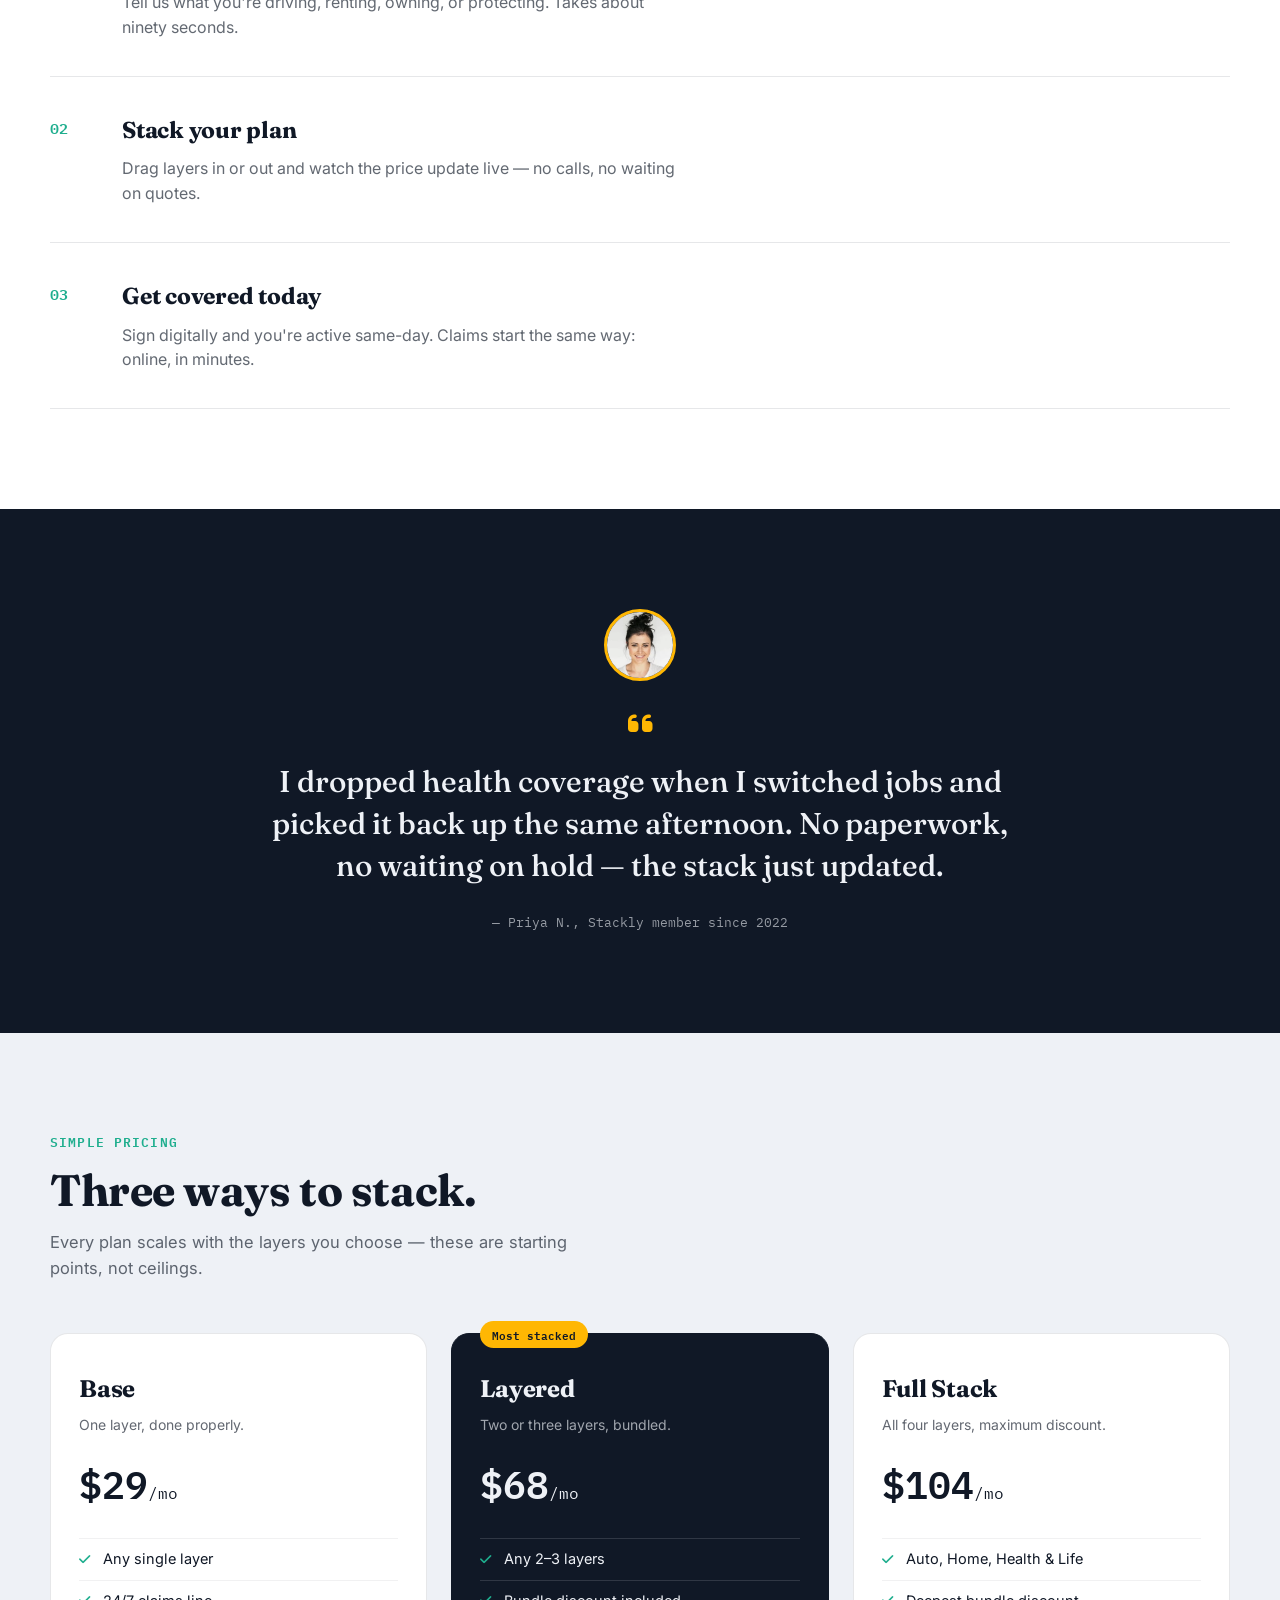
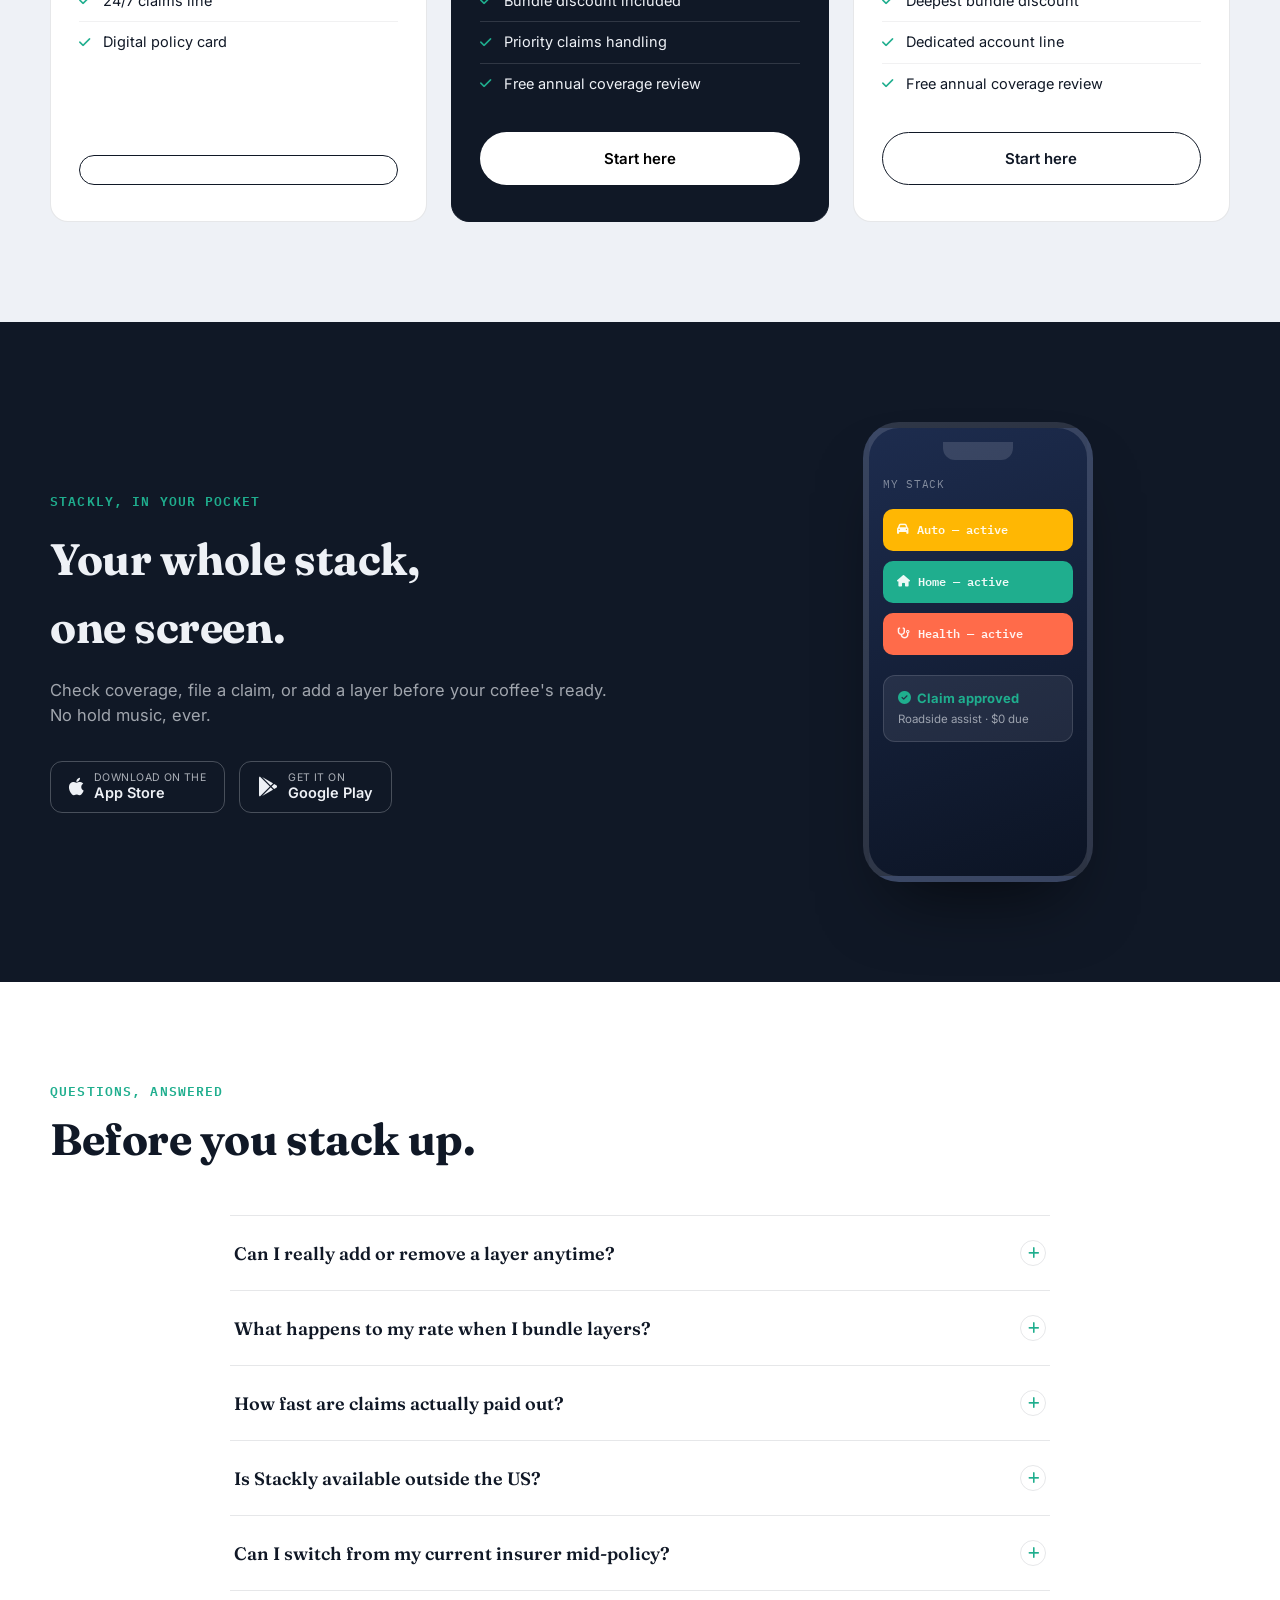
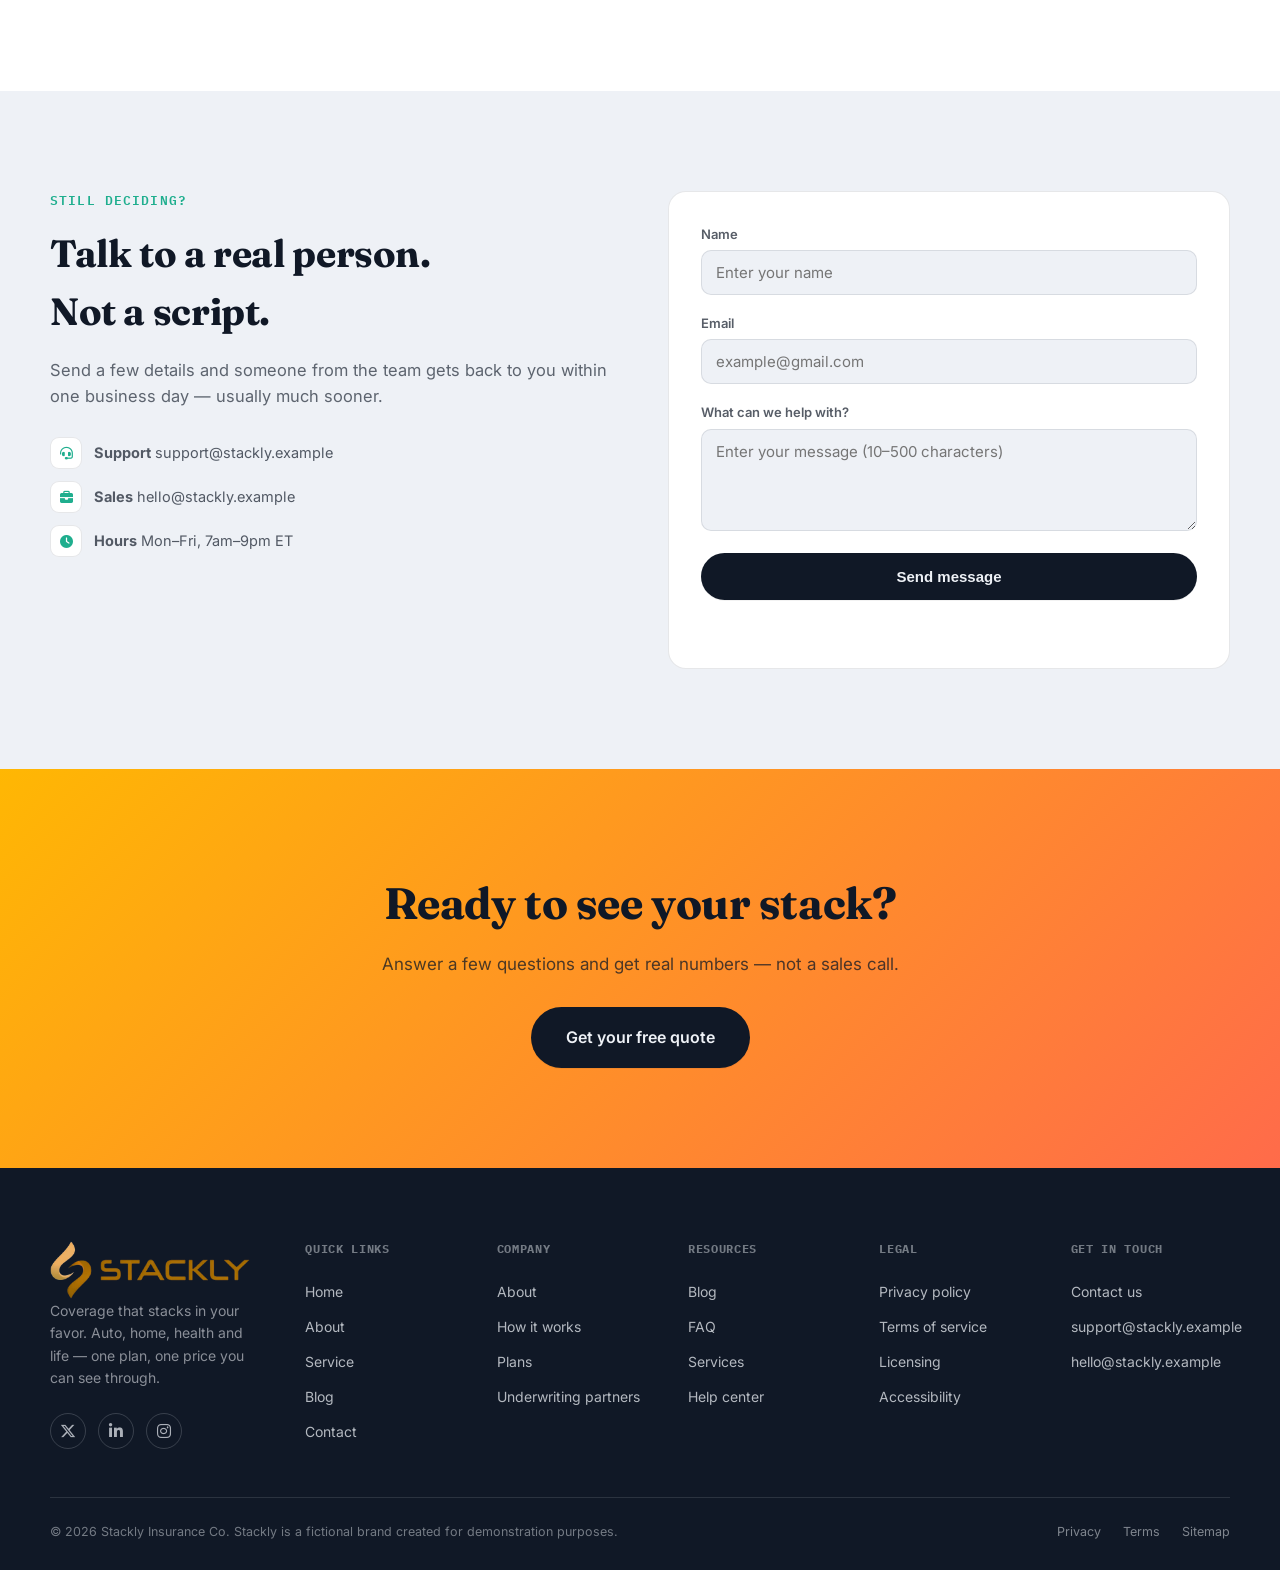
==== commit b6100f7d: "Enhance 'startHere' button with hover styles Added hover effect to the 'startHere' button." ====
--- a/index.html
+++ b/index.html
@@ -9,6 +9,12 @@
 <link href="https://fonts.googleapis.com/css2?family=Fraunces:ital,opsz,wght@0,9..144,500;0,9..144,600;0,9..144,700;0,9..144,900;1,9..144,500&family=Inter:wght@400;500;600;700&family=IBM+Plex+Mono:wght@500;600&display=swap" rel="stylesheet">
 <link rel="stylesheet" href="https://cdnjs.cloudflare.com/ajax/libs/font-awesome/6.5.2/css/all.min.css">
 <link rel="stylesheet" href="style.css">
+  <style>
+    #startHere:hover{
+      background:black;
+      color:white;
+    }
+  </style>
 </head>
 <body>
 
@@ -318,7 +324,7 @@
           <li><i class="fa-solid fa-check"></i>24/7 claims line</li>
           <li><i class="fa-solid fa-check"></i>Digital policy card</li>
         </ul>
-        <a href="./404.html" class="btn btn--outline">Start here</a>
+        <a href="./404.html" class="btn btn--outline"></a>
       </div>
 
       <div class="plan-card plan-card--featured reveal">
@@ -334,7 +340,7 @@
         </ul>
 <a href="./404.html"
    class="btn btn--primary"
-   style="background-color: white; color: black;">
+   style="background-color: white; color: black;" id="startHere">
   Start here
 </a>
       </div>
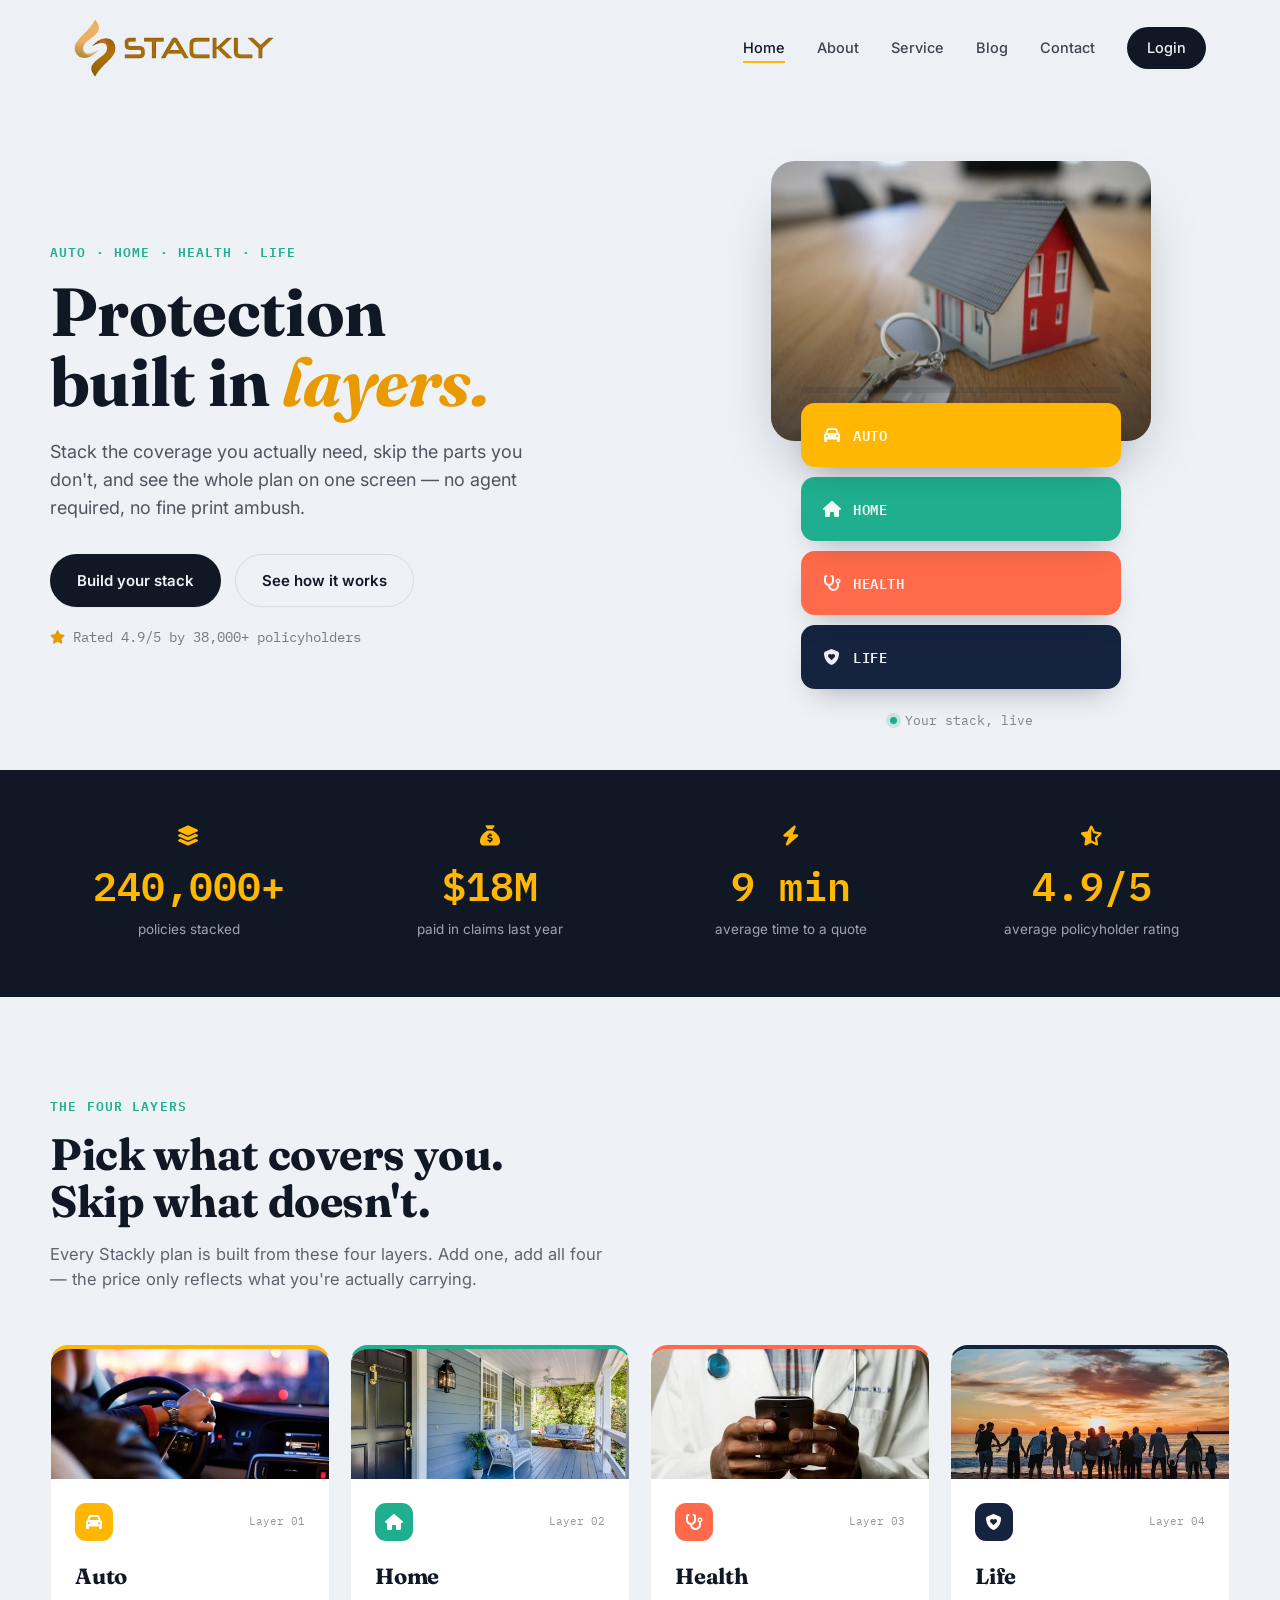
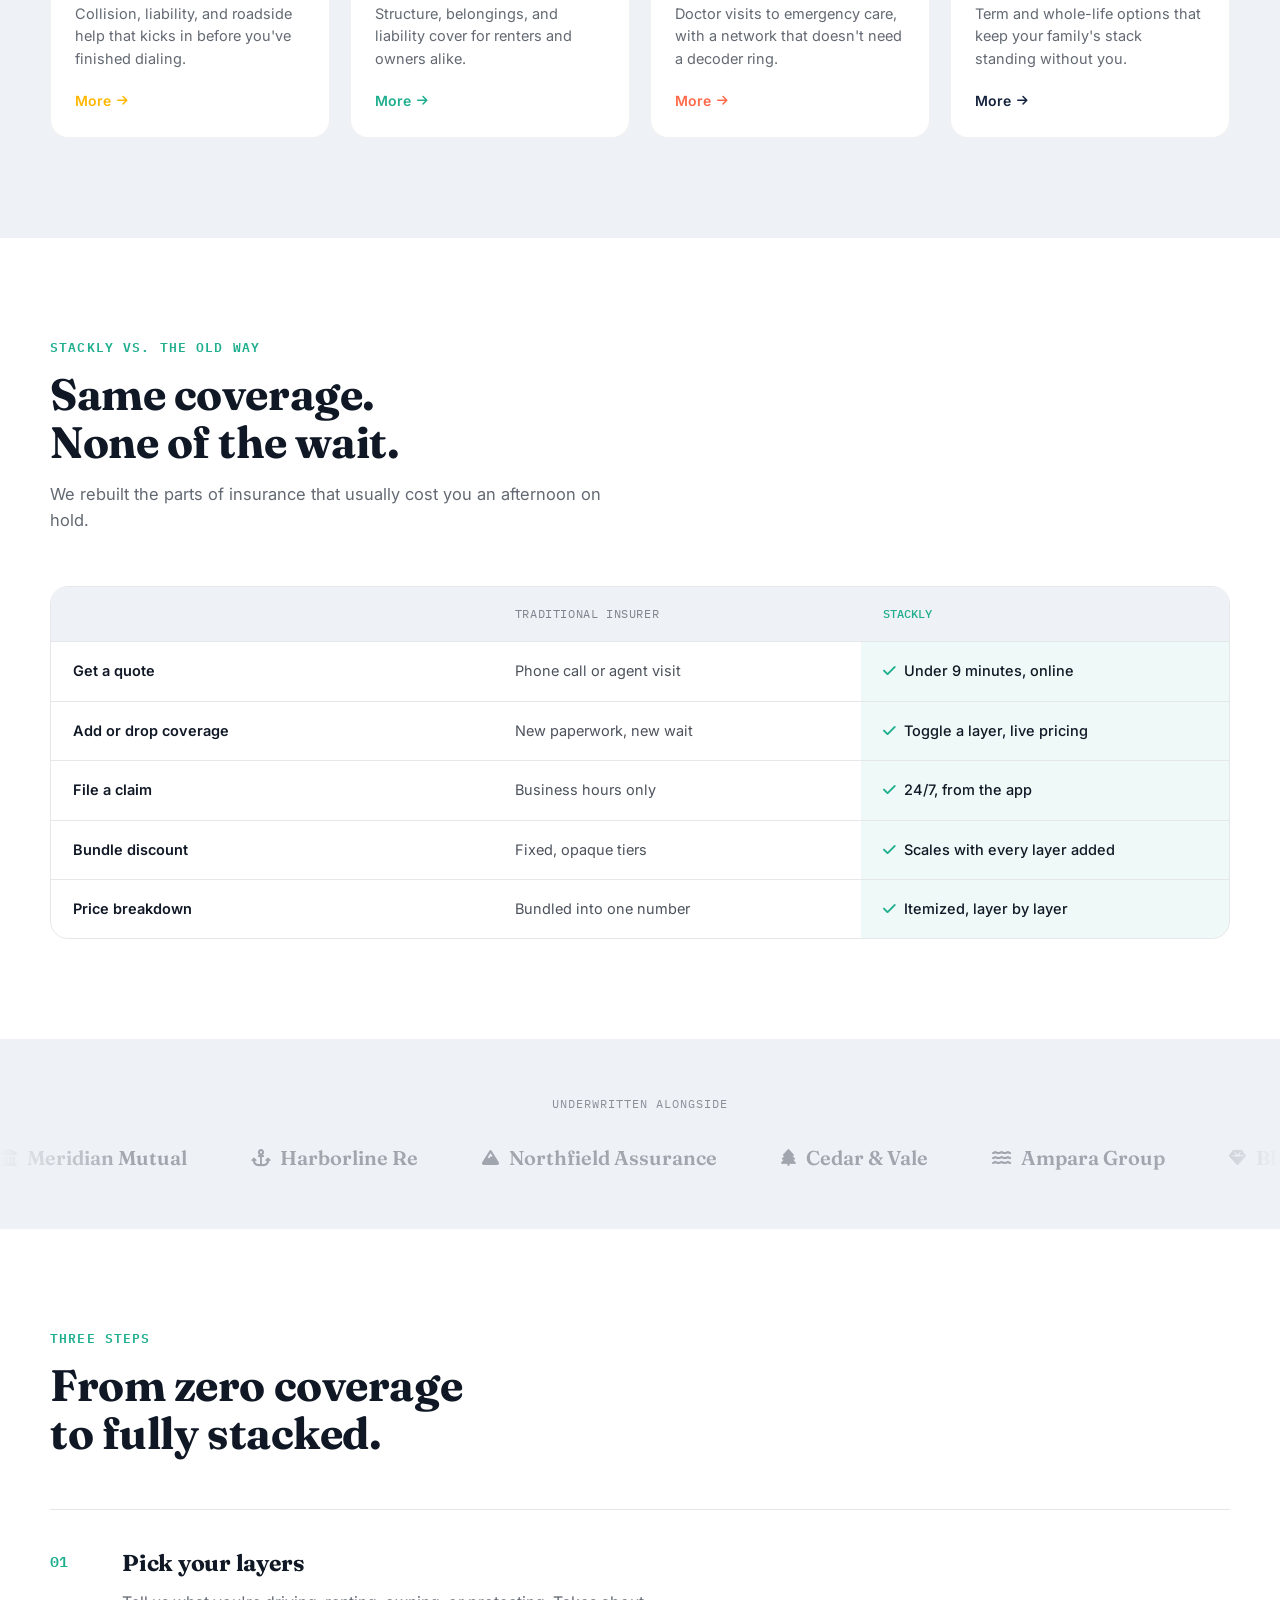
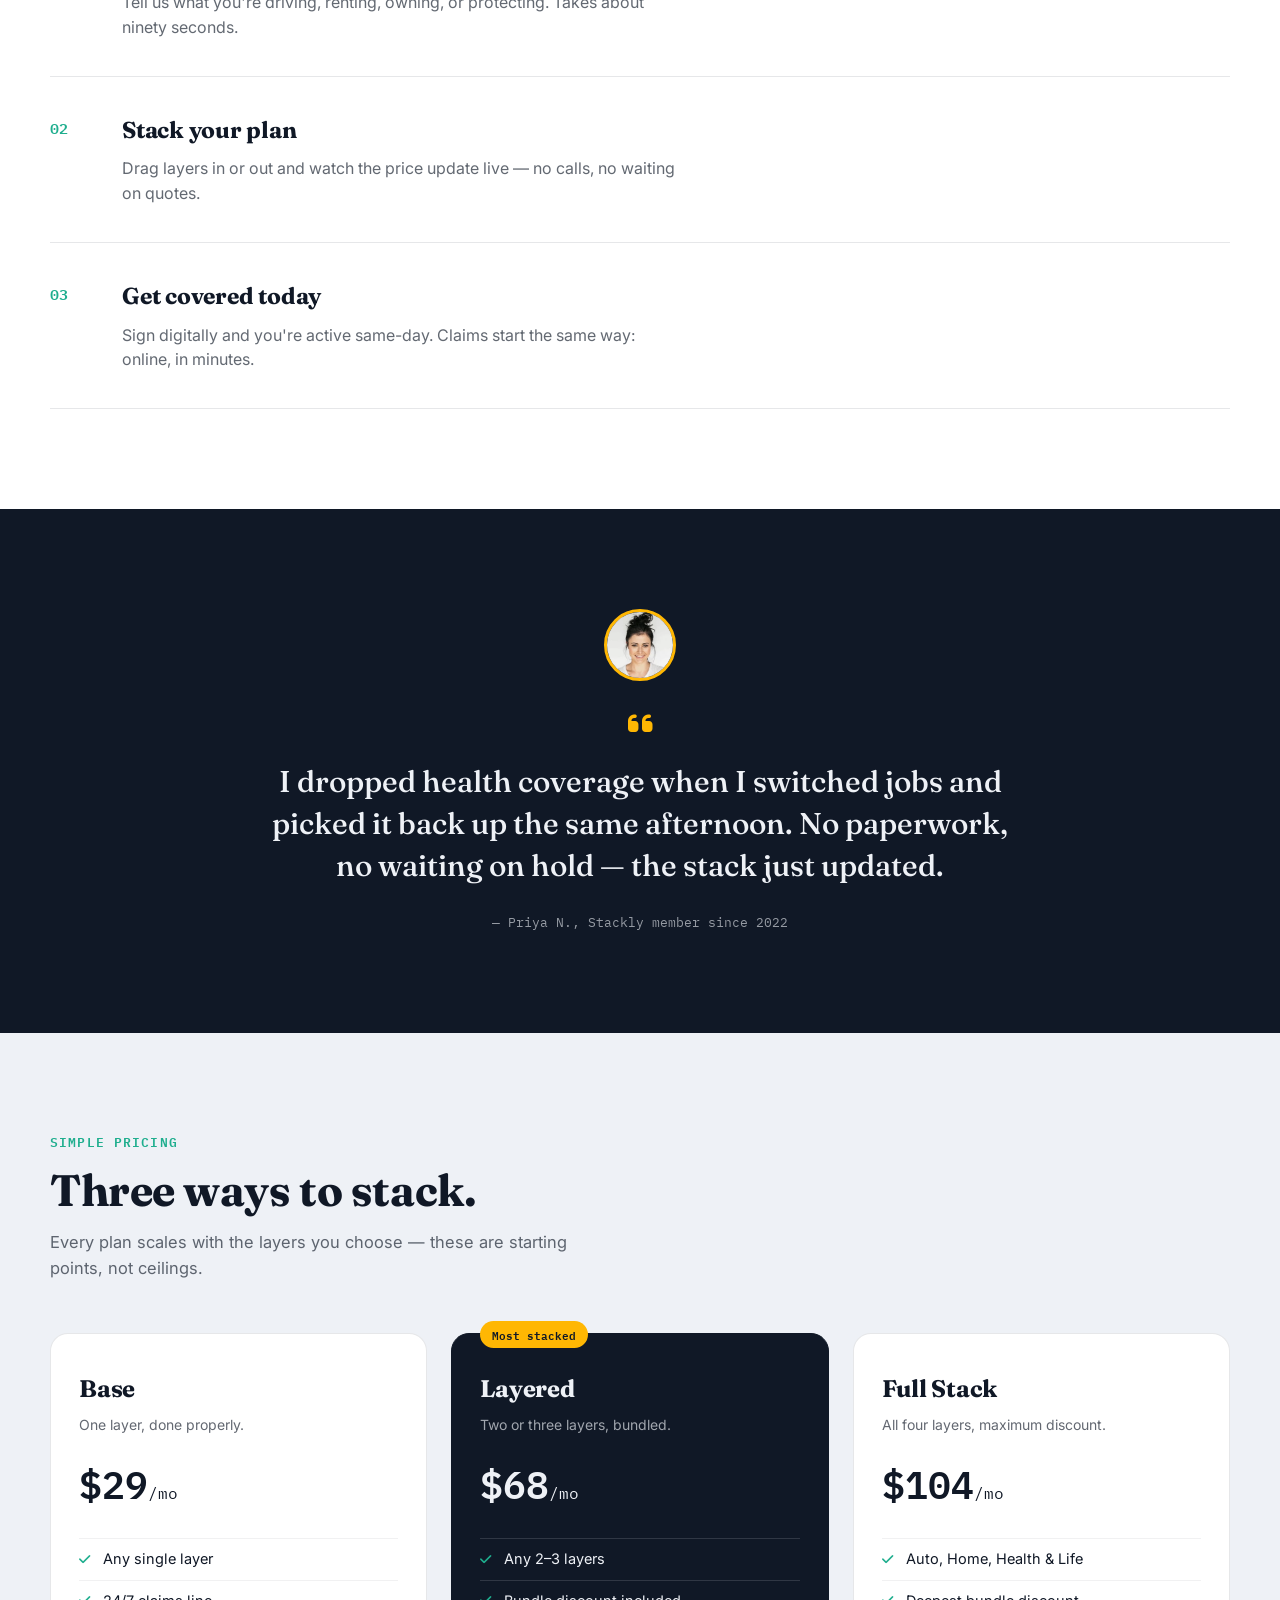
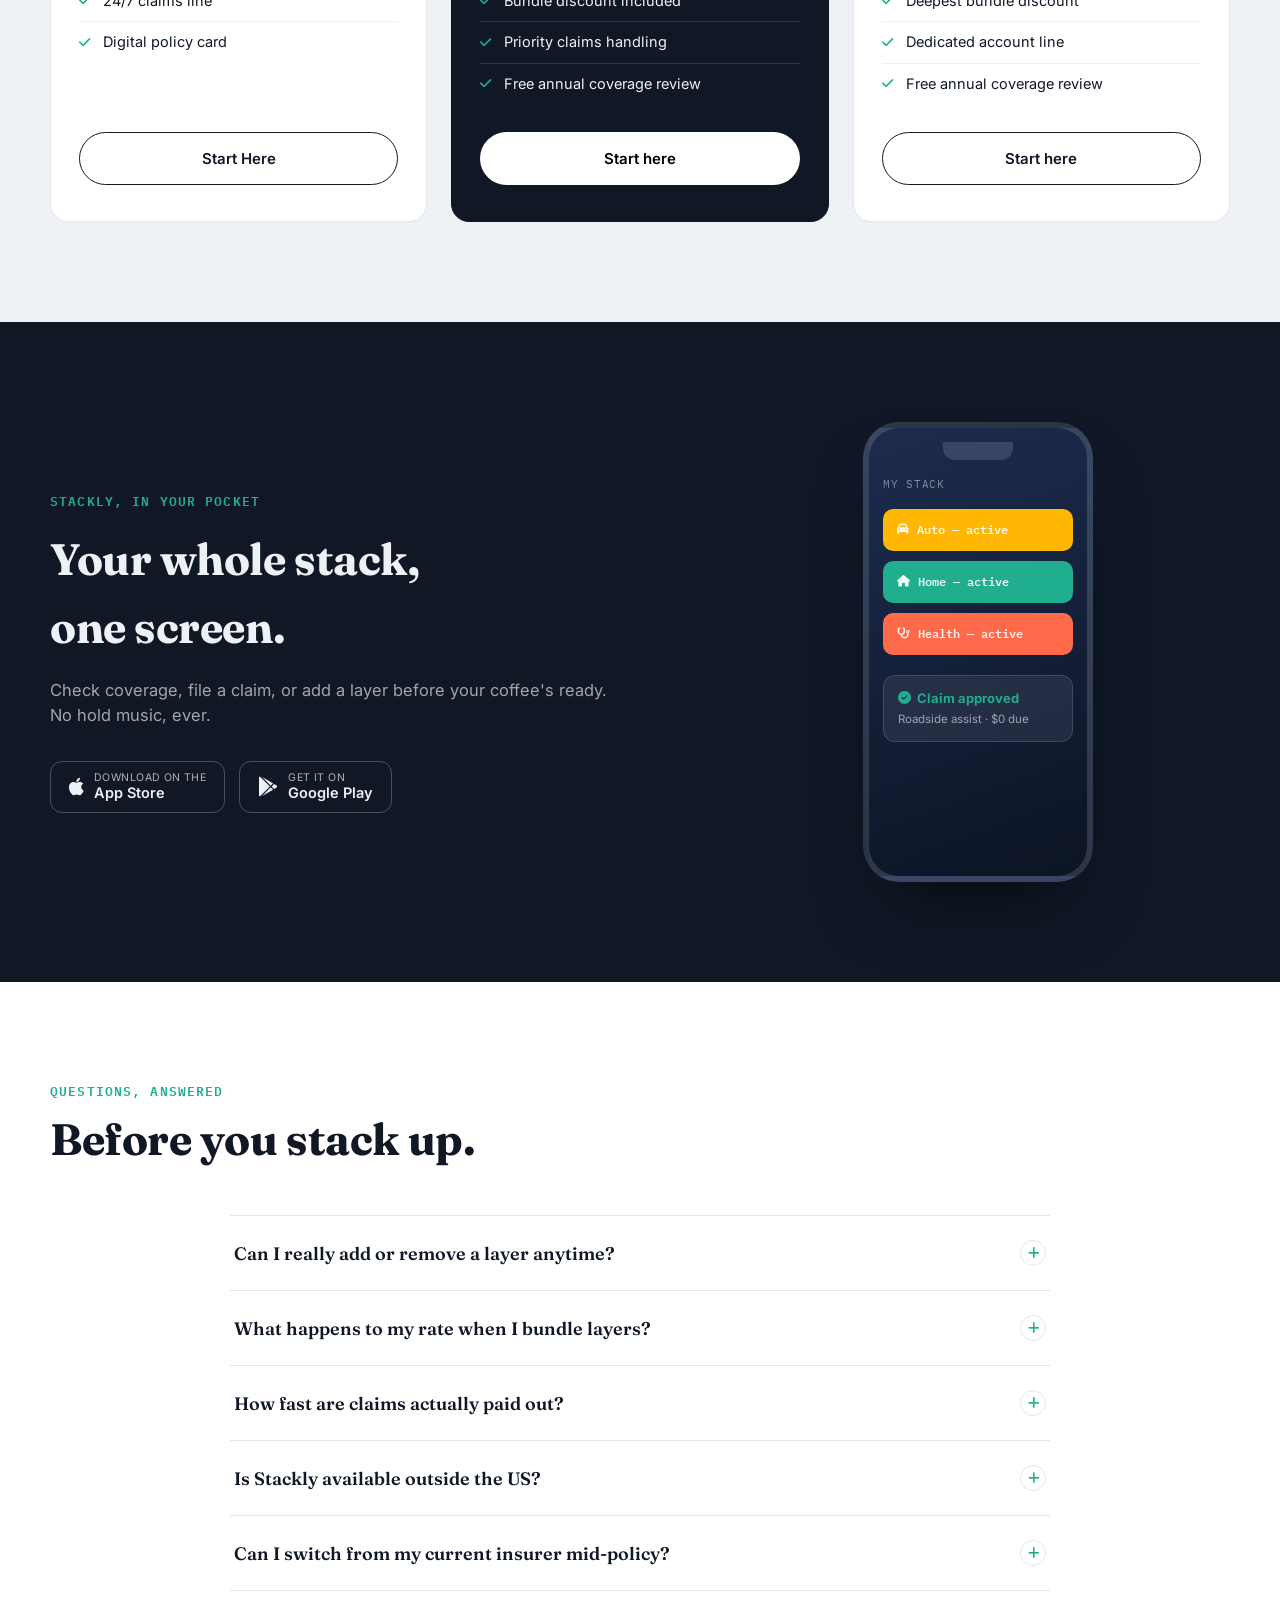
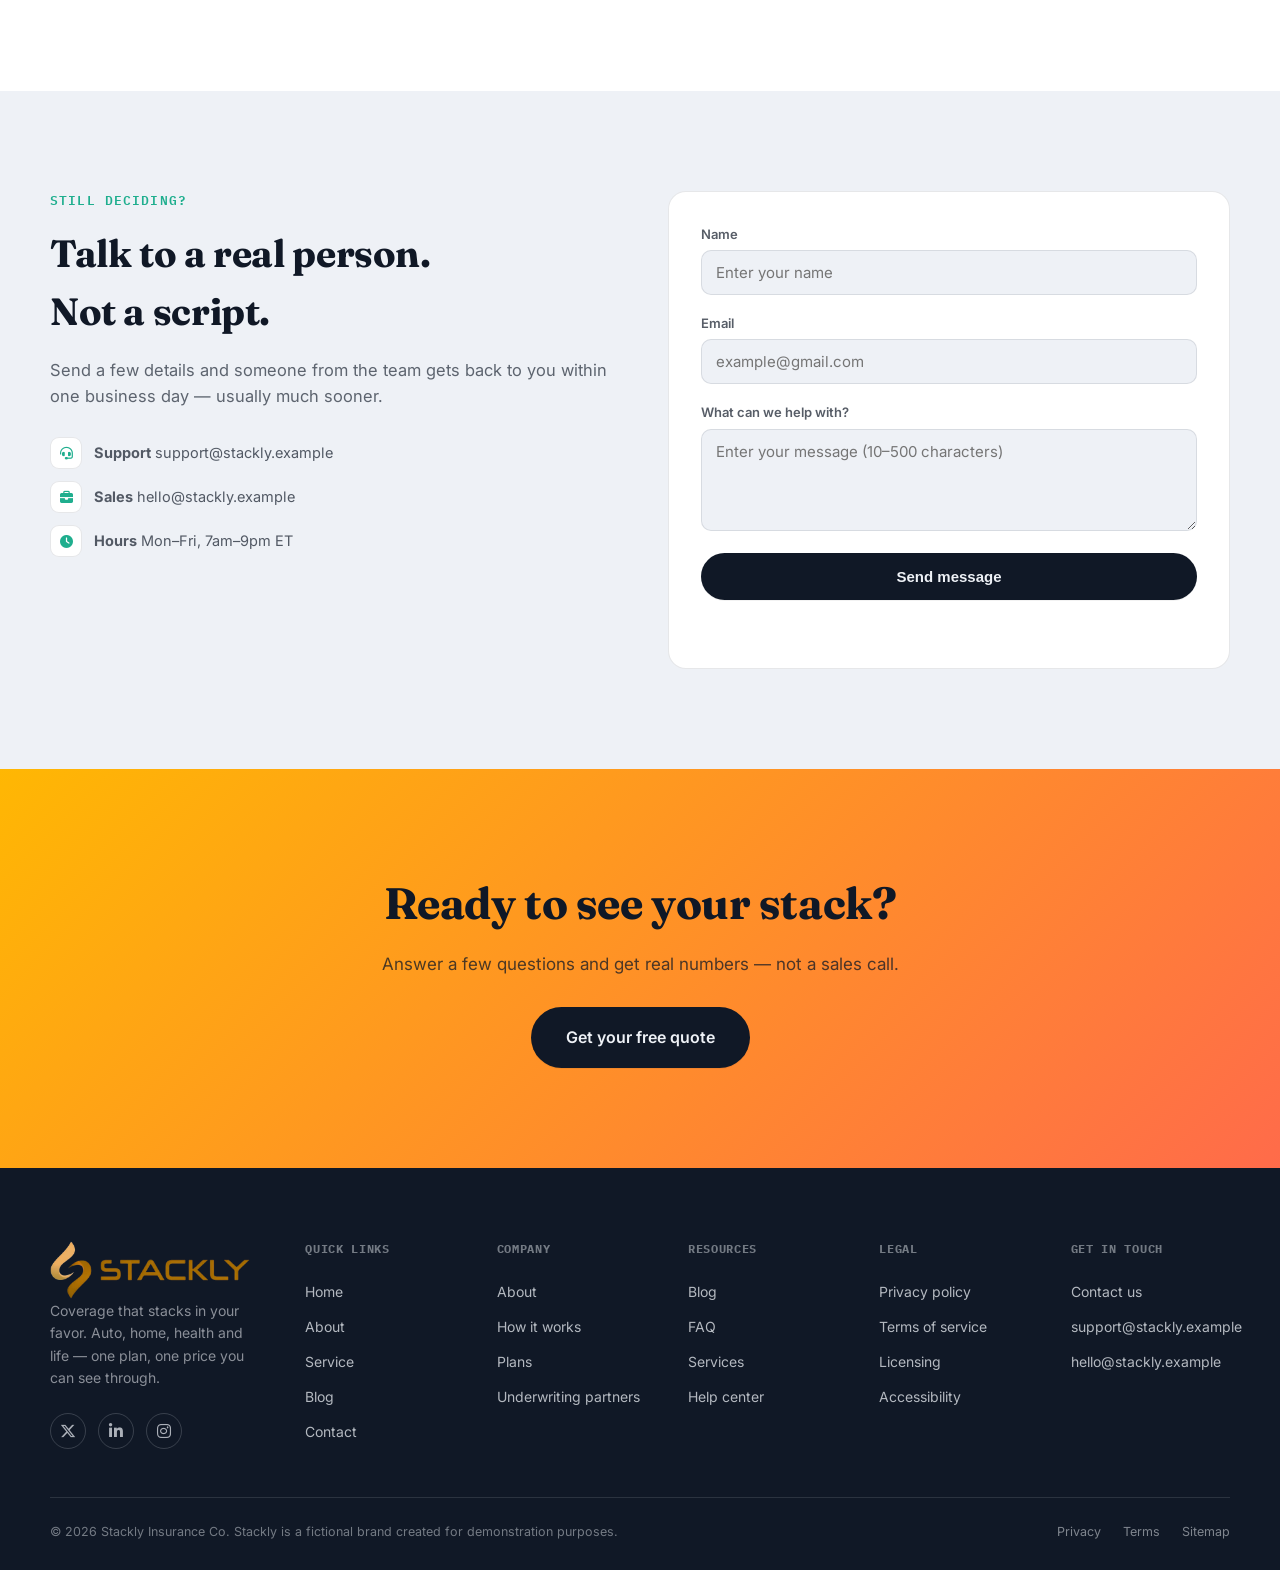
==== commit 48f77a25: "Add text 'Start Here' to button in index.html" ====
--- a/index.html
+++ b/index.html
@@ -9,12 +9,7 @@
 <link href="https://fonts.googleapis.com/css2?family=Fraunces:ital,opsz,wght@0,9..144,500;0,9..144,600;0,9..144,700;0,9..144,900;1,9..144,500&family=Inter:wght@400;500;600;700&family=IBM+Plex+Mono:wght@500;600&display=swap" rel="stylesheet">
 <link rel="stylesheet" href="https://cdnjs.cloudflare.com/ajax/libs/font-awesome/6.5.2/css/all.min.css">
 <link rel="stylesheet" href="style.css">
-  <style>
-    #startHere:hover{
-      background:black;
-      color:white;
-    }
-  </style>
+ 
 </head>
 <body>
 
@@ -324,7 +319,7 @@
           <li><i class="fa-solid fa-check"></i>24/7 claims line</li>
           <li><i class="fa-solid fa-check"></i>Digital policy card</li>
         </ul>
-        <a href="./404.html" class="btn btn--outline"></a>
+        <a href="./404.html" class="btn btn--outline">Start Here</a>
       </div>
 
       <div class="plan-card plan-card--featured reveal">
